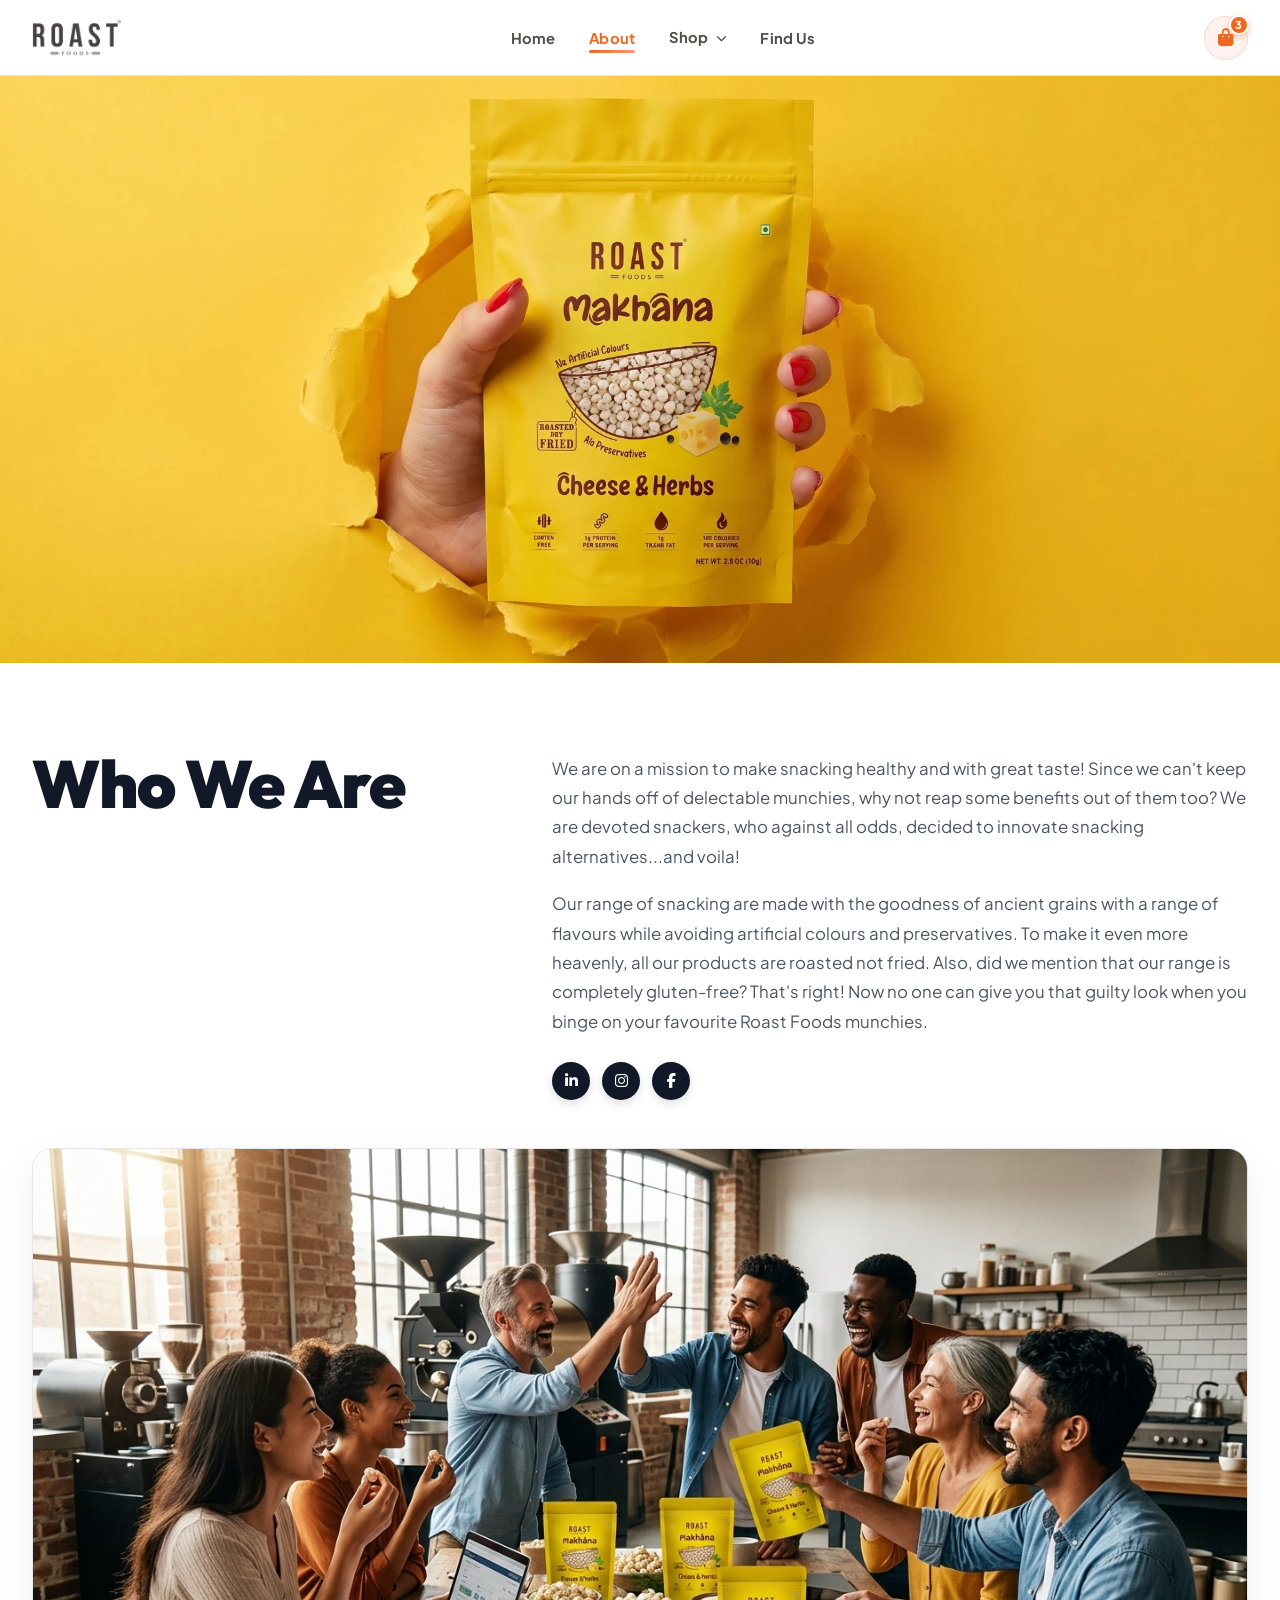
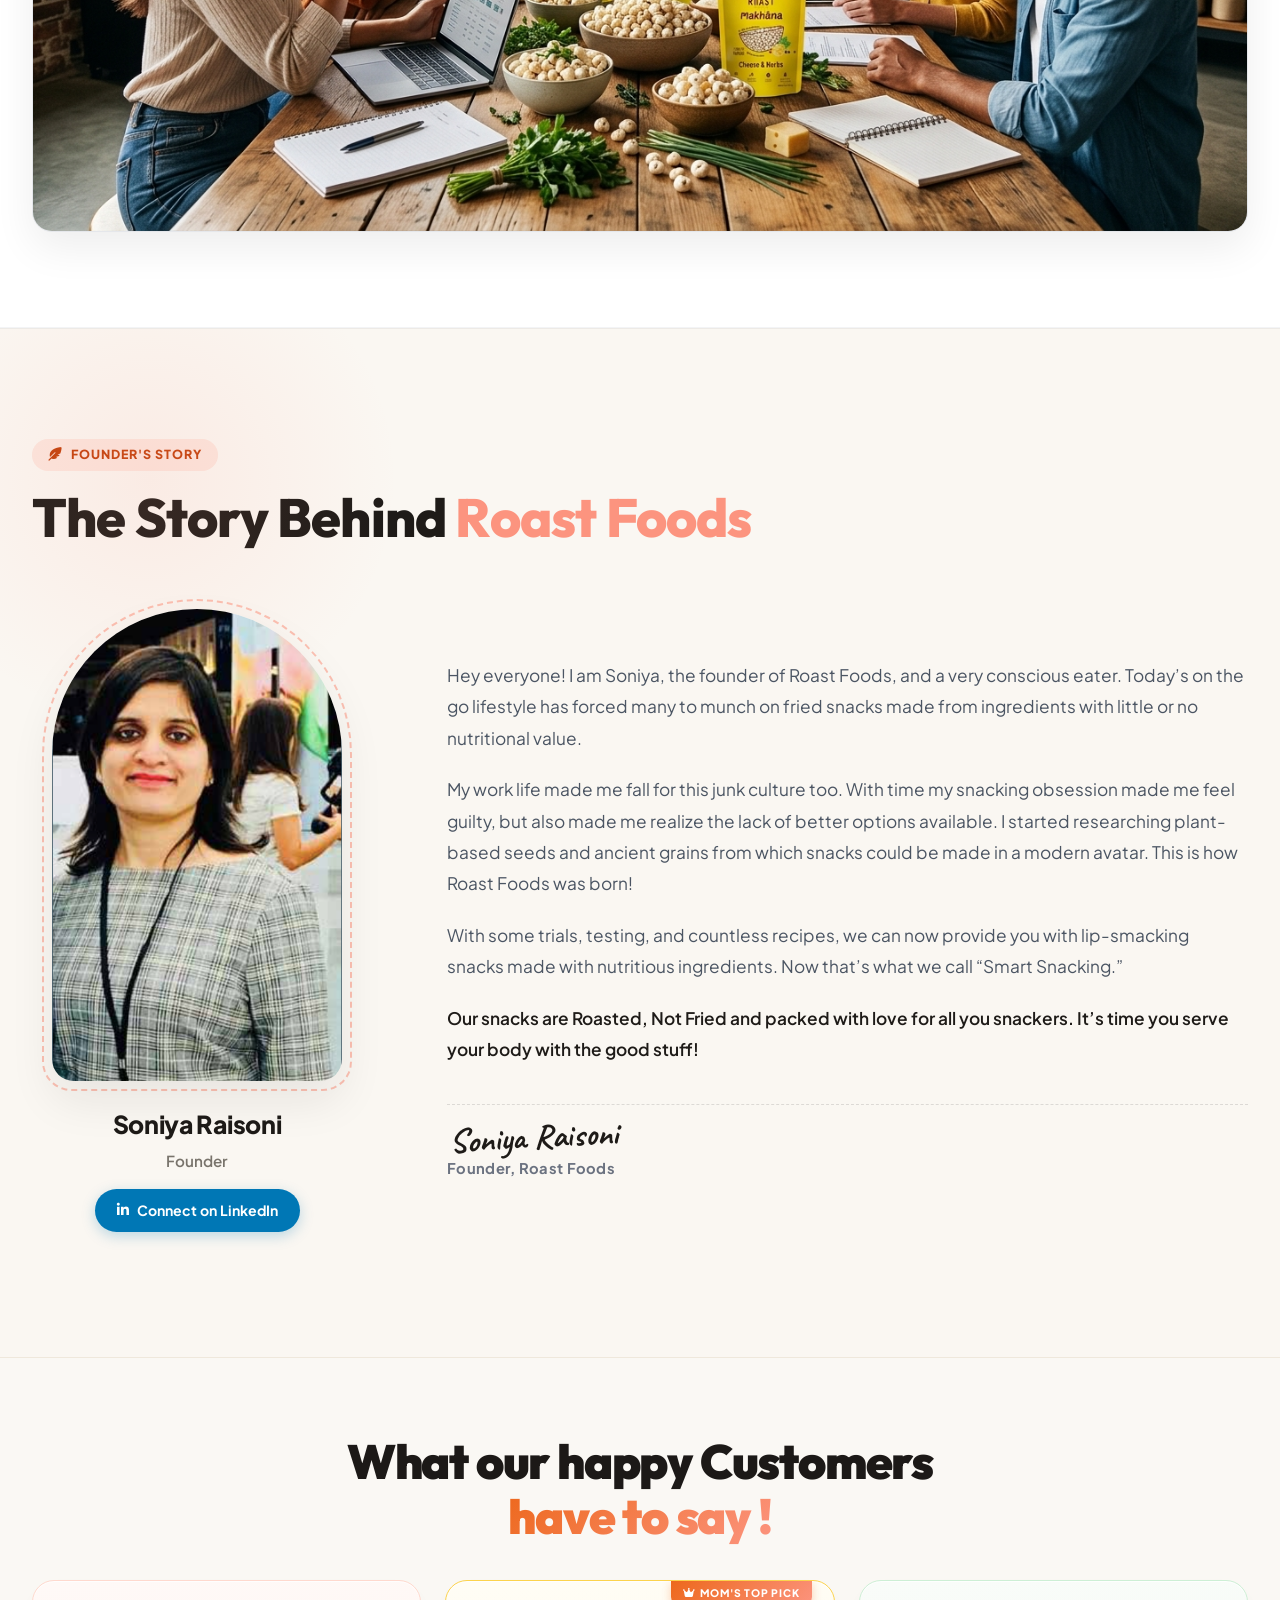
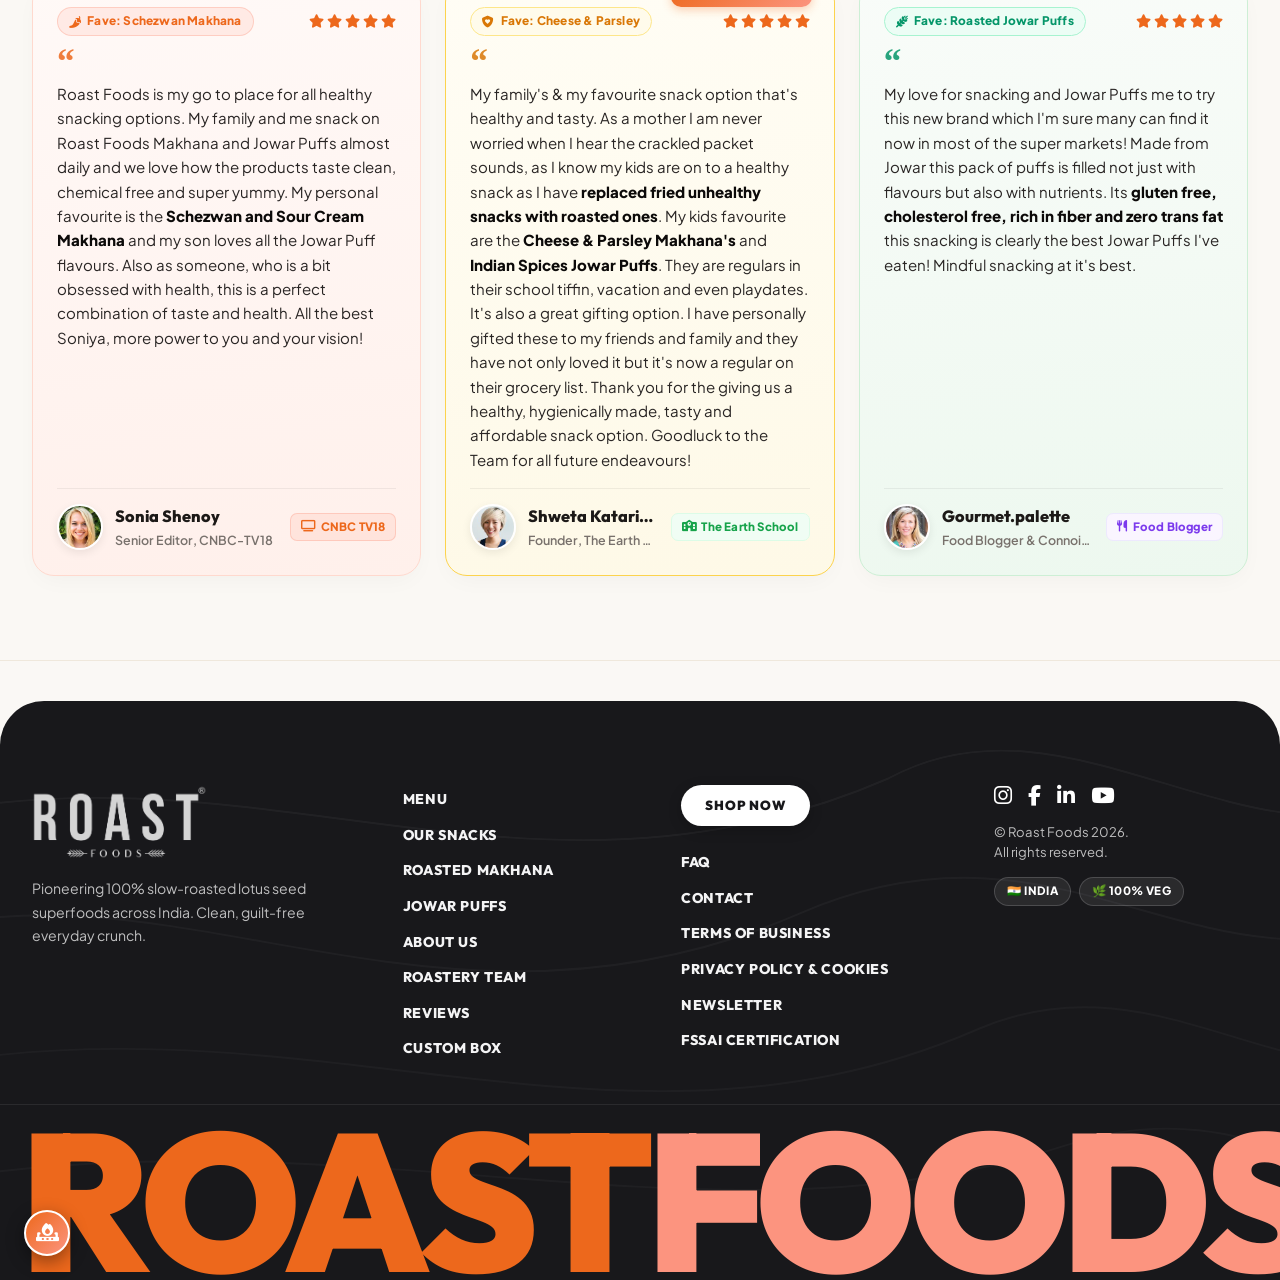
==== about.html @ 4f942a66 "update" ====
<!DOCTYPE html>
<html lang="en">

<head>
  <meta charset="UTF-8">
  <meta name="viewport" content="width=device-width, initial-scale=1.0">
  <title>About Us - Roast Foods | How We Craft Our Roasted Superfoods</title>
  <!-- Favicon and App Icons -->
  <link rel="icon" type="image/x-icon" href="media/favicon/favicon.ico">
  <link rel="icon" type="image/png" sizes="32x32" href="media/favicon/favicon-32x32.png">
  <link rel="icon" type="image/png" sizes="16x16" href="media/favicon/favicon-16x16.png">
  <link rel="apple-touch-icon" sizes="180x180" href="media/favicon/apple-icon-180x180.png">
  <link rel="manifest" href="media/favicon/manifest.json">

  <!-- Stylesheets -->
  <link rel="stylesheet" href="media/css/lenis.css">
  <link rel="stylesheet" href="media/css/style.css">
  <!-- FontAwesome Icons -->
  <link rel="stylesheet" href="https://cdnjs.cloudflare.com/ajax/libs/font-awesome/6.4.0/css/all.min.css">
</head>

<body>

  <!-- Main Header & Navigation -->
  <header class="main-header">
    <div class="container nav-container">
      <a href="index.html" class="brand-logo" id="mainBrandLogo">
        <img src="media/Images/logo.png" alt="Roast Foods — Roasted, Not Fried" class="brand-logo-img">
      </a>

      <ul class="nav-links">
        <li><a href="index.html" class="nav-link">Home</a></li>
        <li><a href="about.html" class="nav-link active">About</a></li>
        <li class="nav-dropdown-wrapper">
          <a href="index.html#catalogSection" class="nav-link nav-dropdown-trigger" id="shopNavDropdownBtn" aria-haspopup="true" aria-expanded="false">
            Shop <i class="fa-solid fa-chevron-down nav-chevron-icon"></i>
          </a>
          <div class="nav-dropdown-menu" id="shopDropdownMenu">
            <a href="index.html?filter=makhana#catalogSection" class="dropdown-item" data-filter-select="makhana">Makhana</a>
            <a href="index.html?filter=jowar#catalogSection" class="dropdown-item" data-filter-select="jowar">Jowar Puff</a>
            <a href="index.html?filter=millet#catalogSection" class="dropdown-item" data-filter-select="millet">Millet Namkeen</a>
            <a href="index.html?filter=chips#catalogSection" class="dropdown-item" data-filter-select="chips">Whole Grain Chips</a>
            <a href="index.html?filter=ragi#catalogSection" class="dropdown-item" data-filter-select="ragi">Ragi Stix</a>
            <a href="index.html?filter=trial#catalogSection" class="dropdown-item" data-filter-select="trial">Trial Pack</a>
          </div>
        </li>
        <li><a href="#mainFooter" class="nav-link">Find Us</a></li>
      </ul>

      <div class="nav-actions">
        <button class="btn-icon" data-cart-toggle aria-label="View Cart" id="cartHeaderBtn">
          <i class="fa-solid fa-bag-shopping"></i>
          <span class="cart-count-badge">3</span>
        </button>
        <button class="mobile-toggle" aria-label="Toggle Navigation Menu">
          <i class="fa-solid fa-bars"></i>
        </button>
      </div>
    </div>
  </header>

  <!-- ==========================================================================
       ABOUT US HERO BANNER (RESPONSIVE ART DIRECTION)
       Sizes: 1920x880 (Desktop), 1000px (Tablet), 600x600 (Mobile), 400x400 (Small Mobile)
       ========================================================================== -->
  <section class="about-hero-section" id="aboutHeroSection">
    <div class="about-hero-banner-wrap">
      <!-- Responsive Picture Element (Switches dynamically per screen size) -->
      <picture class="about-hero-picture">
        <!-- 1920x880 for Large & Desktop Screens (min-width: 1001px) -->
        <source media="(min-width: 1001px)" srcset="media/Images/about/banner/about-us.webp">
        <!-- 1000x1000 for Medium / Tablet Screens (min-width: 601px to 1000px) -->
        <source media="(min-width: 601px)" srcset="media/Images/about/banner/banner-md.webp">
        <!-- 600x600 for Mobile Landscape / Standard Mobile (min-width: 401px to 600px) -->
        <source media="(min-width: 401px)" srcset="media/Images/about/banner/banner-sm.webp">
        <!-- 400x400 for Small Mobile Screens (max-width: 400px) -->
        <img src="media/Images/about/banner/banner-xs.webp" alt="Roast Foods - How We Craft Our Roasted Superfoods" class="about-hero-img" width="1920" height="880">
      </picture>
    </div>
  </section>

  <!-- ==========================================================================
       WHO WE ARE - MINIMAL EDITORIAL SHOWCASE (MATCHING USER'S REFERENCE)
       Clean Split Header & Cinematic Team Banner | Minimal Orange
       ========================================================================== -->
  <section class="who-we-are-section" id="whoWeAreSection">
    <div class="container">

      <!-- Top Header: Split 2-Column Row (Left Title / Right Text) -->
      <div class="who-ref-header">
        <div class="who-ref-title-col">
          <h2 class="who-ref-main-title">
            Who We Are
          </h2>
        </div>

        <div class="who-ref-desc-col">
          <p class="who-ref-desc-text">
            We are on a mission to make snacking healthy and with great taste! Since we can't keep our hands off of delectable munchies, why not reap some benefits out of them too? We are devoted snackers, who against all odds, decided to innovate snacking alternatives...and voila!
          </p>
          <p class="who-ref-desc-text">
            Our range of snacking are made with the goodness of ancient grains with a range of flavours while avoiding artificial colours and preservatives. To make it even more heavenly, all our products are roasted not fried. Also, did we mention that our range is completely gluten-free? That's right! Now no one can give you that guilty look when you binge on your favourite Roast Foods munchies.
          </p>
          <div class="who-ref-socials">
            <a href="#" class="who-social-icon" aria-label="LinkedIn"><i class="fa-brands fa-linkedin-in"></i></a>
            <a href="#" class="who-social-icon" aria-label="Instagram"><i class="fa-brands fa-instagram"></i></a>
            <a href="#" class="who-social-icon" aria-label="Facebook"><i class="fa-brands fa-facebook-f"></i></a>
          </div>
        </div>
      </div>

      <!-- Large Cinematic Photo Banner -->
      <div class="who-ref-image-wrap">
        <img src="media/Images/about/who_we_are_team.jpg" alt="Roast Foods Artisan Team Collaborating" class="who-ref-image" loading="lazy" width="1920" height="1080">
      </div>

    </div>
  </section>

  <!-- ==========================================================================
       THE FOUNDER'S JOURNEY (EDITORIAL STORY - NO CARDS)
       ========================================================================== -->
  <section class="founder-section" id="founderSection">
    <div class="container">
      
      <!-- Top Minimal Narrative Kicker -->
      <div class="founder-header-flow">
        <div class="founder-badge">
          <i class="fa-solid fa-feather-pointed"></i>
          <span>FOUNDER'S STORY</span>
        </div>
        <h2 class="founder-headline">
          The Story Behind <span class="founder-headline-highlight">Roast Foods</span>
        </h2>
      </div>

      <div class="founder-editorial-layout">

        <!-- Left Column: Arched Artistic Portrait & Bio -->
        <div class="founder-portrait-column">
          <div class="founder-arch-wrapper">
            <div class="founder-arch-ring" aria-hidden="true"></div>
            <div class="founder-arch-inner">
              <img src="media/Images/about/founder_soniya.png" alt="Soniya Raisoni - Founder of Roast Foods" class="founder-arch-img" loading="lazy" width="264" height="456">
            </div>
          </div>

          <div class="founder-identity">
            <h3 class="founder-full-name">Soniya Raisoni</h3>
            <p class="founder-designation">Founder</p>
            <a href="https://www.linkedin.com" target="_blank" rel="noopener noreferrer" class="founder-social-pill" aria-label="Connect with Soniya Raisoni on LinkedIn">
              <i class="fa-brands fa-linkedin-in"></i>
              <span>Connect on LinkedIn</span>
            </a>
          </div>
        </div>

        <!-- Right Column: Exact Founder Narrative (NO CARDS, PURE USER CONTENT) -->
        <div class="founder-narrative-column">
          <div class="founder-story-paragraphs">
            <p>Hey everyone! I am Soniya, the founder of Roast Foods, and a very conscious eater. Today’s on the go lifestyle has forced many to munch on fried snacks made from ingredients with little or no nutritional value.</p>
            <p>My work life made me fall for this junk culture too. With time my snacking obsession made me feel guilty, but also made me realize the lack of better options available. I started researching plant-based seeds and ancient grains from which snacks could be made in a modern avatar. This is how Roast Foods was born!</p>
            <p>With some trials, testing, and countless recipes, we can now provide you with lip-smacking snacks made with nutritious ingredients. Now that’s what we call “Smart Snacking.”</p>
            <p class="founder-signature-paragraph">Our snacks are Roasted, Not Fried and packed with love for all you snackers. It’s time you serve your body with the good stuff!</p>
          </div>

          <!-- Handwritten Signature placed right above the Founder role text -->
          <div class="founder-signature-block">
            <span class="founder-signature-hand">Soniya Raisoni</span>
            <span class="founder-signature-role">Founder, Roast Foods</span>
          </div>
        </div>

      </div>

    </div>
  </section>

  <!-- ==========================================================================
       CUSTOMER REVIEWS & SOCIAL PROOF (HAPPY CUSTOMERS SHOWCASE)
       ========================================================================== -->
  <section class="reviews-section snack-showcase-section" id="reviewsSection">
    <div class="container">

      <!-- Section Header -->
      <div class="snack-reviews-header">
        <h2 class="snack-reviews-title">
          What our happy Customers <br>
          <span class="snack-title-gradient">have to say !</span>
        </h2>
      </div>

      <!-- 3 Vibrant Snack Brand Review Cards -->
      <div class="snack-cards-grid">

        <!-- Card 1: Sonia Shenoy (Sunset Terracotta / Schezwan Passion) -->
        <div class="snack-review-card card-terracotta">
          <div class="card-top-bar">
            <span class="snack-flavor-tag tag-terracotta">
              <i class="fa-solid fa-pepper-hot"></i> Fave: Schezwan Makhana
            </span>
            <div class="card-rating-stars">
              <i class="fa-solid fa-star"></i>
              <i class="fa-solid fa-star"></i>
              <i class="fa-solid fa-star"></i>
              <i class="fa-solid fa-star"></i>
              <i class="fa-solid fa-star"></i>
            </div>
          </div>

          <div class="card-quote-wrapper">
            <div class="card-quote-mark">“</div>
            <p class="snack-quote-text">
              Roast Foods is my go to place for all healthy snacking options. My family and me snack on Roast Foods Makhana and Jowar Puffs almost daily and we love how the products taste clean, chemical free and super yummy. My personal favourite is the <strong>Schezwan and Sour Cream Makhana</strong> and my son loves all the Jowar Puff flavours. Also as someone, who is a bit obsessed with health, this is a perfect combination of taste and health. All the best Soniya, more power to you and your vision!
            </p>
          </div>

          <div class="card-author-footer">
            <div class="author-photo-box">
              <img src="media/Images/Testimonials/person1.jpg" alt="Sonia Shenoy" class="author-photo">
            </div>
            <div class="author-details">
              <h4 class="author-name">Sonia Shenoy</h4>
              <p class="author-title">Senior Editor, CNBC-TV18</p>
            </div>
            <div class="author-badge-box badge-media">
              <i class="fa-solid fa-tv"></i>
              <span>CNBC TV18</span>
            </div>
          </div>
        </div>

        <!-- Card 2: Shweta Katariya Modi (Golden Roasted Honey - Featured Mom's Choice) -->
        <div class="snack-review-card card-honey featured-card">
          <div class="featured-ribbon">
            <i class="fa-solid fa-crown"></i> MOM'S TOP PICK
          </div>

          <div class="card-top-bar">
            <span class="snack-flavor-tag tag-honey">
              <i class="fa-solid fa-shield-heart"></i> Fave: Cheese &amp; Parsley
            </span>
            <div class="card-rating-stars">
              <i class="fa-solid fa-star"></i>
              <i class="fa-solid fa-star"></i>
              <i class="fa-solid fa-star"></i>
              <i class="fa-solid fa-star"></i>
              <i class="fa-solid fa-star"></i>
            </div>
          </div>

          <div class="card-quote-wrapper">
            <div class="card-quote-mark">“</div>
            <p class="snack-quote-text">
              My family's &amp; my favourite snack option that's healthy and tasty. As a mother I am never worried when I hear the crackled packet sounds, as I know my kids are on to a healthy snack as I have <strong>replaced fried unhealthy snacks with roasted ones</strong>. My kids favourite are the <strong>Cheese &amp; Parsley Makhana's</strong> and <strong>Indian Spices Jowar Puffs</strong>. They are regulars in their school tiffin, vacation and even playdates. It's also a great gifting option. I have personally gifted these to my friends and family and they have not only loved it but it's now a regular on their grocery list. Thank you for the giving us a healthy, hygienically made, tasty and affordable snack option. Goodluck to the Team for all future endeavours!
            </p>
          </div>

          <div class="card-author-footer">
            <div class="author-photo-box">
              <img src="media/Images/Testimonials/person2.jpg" alt="Shweta Katariya Modi" class="author-photo">
            </div>
            <div class="author-details">
              <h4 class="author-name">Shweta Katariya Modi</h4>
              <p class="author-title">Founder, The Earth School</p>
            </div>
            <div class="author-badge-box badge-earth">
              <i class="fa-solid fa-school"></i>
              <span>The Earth School</span>
            </div>
          </div>
        </div>

        <!-- Card 3: Gourmet.palette (Fresh Garden Herb / Pistachio Connoisseur) -->
        <div class="snack-review-card card-matcha">
          <div class="card-top-bar">
            <span class="snack-flavor-tag tag-matcha">
              <i class="fa-solid fa-wheat-awn"></i> Fave: Roasted Jowar Puffs
            </span>
            <div class="card-rating-stars">
              <i class="fa-solid fa-star"></i>
              <i class="fa-solid fa-star"></i>
              <i class="fa-solid fa-star"></i>
              <i class="fa-solid fa-star"></i>
              <i class="fa-solid fa-star"></i>
            </div>
          </div>

          <div class="card-quote-wrapper">
            <div class="card-quote-mark">“</div>
            <p class="snack-quote-text">
              My love for snacking and Jowar Puffs me to try this new brand which I'm sure many can find it now in most of the super markets! Made from Jowar this pack of puffs is filled not just with flavours but also with nutrients. Its <strong>gluten free, cholesterol free, rich in fiber and zero trans fat</strong> this snacking is clearly the best Jowar Puffs I've eaten! Mindful snacking at it's best.
            </p>
          </div>

          <div class="card-author-footer">
            <div class="author-photo-box">
              <img src="media/Images/Testimonials/person3.jpg" alt="Gourmet.palette" class="author-photo">
            </div>
            <div class="author-details">
              <h4 class="author-name">Gourmet.palette</h4>
              <p class="author-title">Food Blogger &amp; Connoisseur</p>
            </div>
            <div class="author-badge-box badge-foodie">
              <i class="fa-solid fa-utensils"></i>
              <span>Food Blogger</span>
            </div>
          </div>
        </div>

      </div>

    </div>
  </section>

  <!-- ==========================================================================
       BURRITO MADRE INSPIRED SHOWSTOPPER FOOTER
       ========================================================================== -->
  <footer class="burrito-footer" id="mainFooter">
    <!-- SVG Topographic Contour Lines Overlay -->
    <div class="burrito-contour-lines" aria-hidden="true">
      <svg viewBox="0 0 1440 600" fill="none" xmlns="http://www.w3.org/2000/svg" preserveAspectRatio="none">
        <path d="M-100 120 C 300 40, 600 240, 1000 80 C 1200 -20, 1400 180, 1600 100" stroke="rgba(255,255,255,0.07)" stroke-width="2" />
        <path d="M-100 240 C 200 160, 500 380, 900 220 C 1200 100, 1350 320, 1600 220" stroke="rgba(255,255,255,0.06)" stroke-width="2" />
        <path d="M-100 380 C 350 300, 700 500, 1100 340 C 1300 260, 1450 420, 1600 360" stroke="rgba(255,255,255,0.05)" stroke-width="2" />
        <path d="M-100 500 C 400 420, 800 580, 1200 460 C 1400 400, 1500 520, 1600 480" stroke="rgba(255,255,255,0.05)" stroke-width="2" />
      </svg>
    </div>

    <div class="burrito-footer-inner">
      <div class="container">

        <!-- Upper Editorial Grid -->
        <div class="burrito-top-grid">

          <!-- Left Column: Brand Logo & Tagline -->
          <div class="burrito-col-brand">
            <a href="#" class="burrito-logo-link">
              <img src="media/Images/logo.png" alt="Roast Foods" class="burrito-logo-img">
            </a>
            <p class="burrito-brand-desc">
              Pioneering 100% slow-roasted lotus seed superfoods across India. Clean, guilt-free everyday crunch.
            </p>
          </div>

          <!-- Nav Column 1: Menu & Story -->
          <div class="burrito-col-nav">
            <ul class="burrito-nav-links">
              <li><a href="#catalogSection">MENU</a></li>
              <li><a href="#catalogSection">OUR SNACKS</a></li>
              <li><a href="#catalogSection">ROASTED MAKHANA</a></li>
              <li><a href="#catalogSection">JOWAR PUFFS</a></li>
              <li><a href="#storySection">ABOUT US</a></li>
              <li><a href="#storySection">ROASTERY TEAM</a></li>
              <li><a href="#reviewsSection">REVIEWS</a></li>
              <li><a href="#catalogSection">CUSTOM BOX</a></li>
            </ul>
          </div>

          <!-- Nav Column 2: Legal & Pill CTA -->
          <div class="burrito-col-nav">
            <a href="#catalogSection" class="burrito-pill-cta">SHOP NOW</a>
            <ul class="burrito-nav-links">
              <li><a href="#">FAQ</a></li>
              <li><a href="mailto:care@roastfoods.com">CONTACT</a></li>
              <li><a href="#">TERMS OF BUSINESS</a></li>
              <li><a href="#">PRIVACY POLICY &amp; COOKIES</a></li>
              <li><a href="#">NEWSLETTER</a></li>
              <li><a href="#">FSSAI CERTIFICATION</a></li>
            </ul>
          </div>

          <!-- Column 3: Social & Country Badges -->
          <div class="burrito-col-social">
            <div class="burrito-social-icons">
              <a href="#" aria-label="Instagram"><i class="fa-brands fa-instagram"></i></a>
              <a href="#" aria-label="Facebook"><i class="fa-brands fa-facebook-f"></i></a>
              <a href="#" aria-label="LinkedIn"><i class="fa-brands fa-linkedin-in"></i></a>
              <a href="#" aria-label="YouTube"><i class="fa-brands fa-youtube"></i></a>
            </div>
            <p class="burrito-copyright">
              &copy; Roast Foods 2026.<br>All rights reserved.
            </p>
            <div class="burrito-badges-row">
              <span class="burrito-flag-pill" title="Made in India">🇮🇳 INDIA</span>
              <span class="burrito-flag-pill" title="100% Vegetarian">🌿 100% VEG</span>
            </div>
          </div>

        </div>

      </div>

      <!-- Giant Edge-to-Edge Typography Banner (Burrito Madre Style) -->
      <div class="burrito-giant-brand-wrap">
        <h1 class="burrito-giant-brand">
          <span class="giant-word-orange">ROAST</span>
          <span class="giant-word-red">FOODS</span>
        </h1>
        <!-- Floating Stamp Sticker (Bottom Left) -->
        <div class="burrito-floating-sticker" title="100% Air Roasted">
          <i class="fa-solid fa-fire-burner"></i>
        </div>
      </div>

    </div>
  </footer>

  <!-- Lenis Smooth Scroll Engine -->
  <script src="media/js/lenis.min.js"></script>
  <script src="media/js/app.js"></script>
</body>

</html>
---- media/css/lenis.css ----
html.lenis,
html.lenis body {
  height: auto;
  scroll-behavior: auto !important;
}

.lenis.lenis-smooth {
  scroll-behavior: auto !important;
}

.lenis.lenis-smooth [data-lenis-prevent] {
  overscroll-behavior: contain;
}

.lenis.lenis-stopped {
  overflow: clip;
}

.lenis.lenis-smooth iframe {
  pointer-events: none;
}
---- media/css/style.css ----
/* ==========================================================================
   ROAST FOODS - VIBRANT GOURMET COLORFUL DESIGN SYSTEM
   Appetizing, Rich, Modern D2C Superfood Aesthetics
   ========================================================================== */

@import url('https://fonts.googleapis.com/css2?family=Caveat:wght@600;700&family=Outfit:wght@400;500;600;700;800;900&family=Plus+Jakarta+Sans:wght@400;500;600;700;800&family=Syne:wght@700;800&display=swap');

:root {
  /* Vibrant Gourmet Brand Palette - Dual-Tone #ed681c & #fc947f */
  --color-primary: #ed681c;
  --color-primary-dark: #c95414;
  --color-primary-hover: #b8490e;
  --color-primary-gradient: linear-gradient(135deg, #ed681c 0%, #fc947f 100%);
  --color-secondary: #fc947f;
  --color-accent: #ed681c;
  --color-herb: #10B981;
  --color-berry: #9333EA;
  --color-cream: #FFFDF9;
  --stage-bg: #FFF3EE;

  /* Neutrals & Grays */
  --color-dark: #1E1B18;
  --color-gray-dark: #333333;
  --color-gray-medium: #555555;
  --color-gray-light: #8E8E93;
  --color-gray-subtle: #EBEBED;
  --color-gray-bg: #F8F7F4;

  /* Backgrounds with Soft Warm & Colorful Tints */
  --bg-body: #FAF8F5;
  --bg-surface: #FFFFFF;
  --bg-surface-alt: #F6F3EC;
  --bg-surface-subtle: #FFFDF9;
  --bg-card: #FFFFFF;
  --bg-card-hover: #FFFFFF;

  /* Borders */
  --border-light: #EBE5DA;
  --border-subtle: #F4EFE6;
  --border-focus: #ed681c;
  --border-dark: #1E1B18;

  /* Typography Colors */
  --text-primary: #1E1B18;
  --text-secondary: #524E48;
  --text-muted: #78736B;
  --text-dim: #A39E96;
  --text-inverse: #FFFFFF;

  /* Colorful Product Flavor Accents */
  --flavor-salt-pink: #F43F5E;
  --flavor-chilli-red: #E11D48;
  --flavor-tomato-orange: #EA580C;
  --flavor-spices-amber: #D97706;
  --flavor-peri-crimson: #BE123C;
  --flavor-cheese-gold: #F59E0B;
  --flavor-jalapeno-green: #10B981;
  --flavor-bbq-smoke: #9A3412;

  /* Typography */
  --font-heading: 'Outfit', -apple-system, BlinkMacSystemFont, 'Segoe UI', Roboto, sans-serif;
  --font-body: 'Plus Jakarta Sans', -apple-system, BlinkMacSystemFont, 'Segoe UI', Roboto, sans-serif;
  --font-accent: 'Syne', sans-serif;

  /* Soft Colorful Elevation & Glows */
  --shadow-xs: 0 2px 4px rgba(225, 29, 72, 0.04);
  --shadow-sm: 0 4px 12px rgba(30, 27, 24, 0.05);
  --shadow-md: 0 10px 30px rgba(30, 27, 24, 0.08);
  --shadow-lg: 0 18px 42px rgba(30, 27, 24, 0.12);
  --shadow-glow: 0 8px 24px rgba(225, 29, 72, 0.28);
  --shadow-card-hover: 0 16px 36px rgba(225, 29, 72, 0.12);

  /* Layout Tokens */
  --header-height: 76px;
  --radius-xs: 6px;
  --radius-sm: 10px;
  --radius-md: 16px;
  --radius-lg: 22px;
  --radius-xl: 30px;
  --radius-full: 9999px;

  /* Transitions */
  --transition-fast: 0.18s cubic-bezier(0.4, 0, 0.2, 1);
  --transition-smooth: 0.35s cubic-bezier(0.16, 1, 0.3, 1);
}

/* ==========================================================================
   RESET & BASE SETUP
   ========================================================================== */
*,
*::before,
*::after {
  margin: 0;
  padding: 0;
  box-sizing: border-box;
}

html {
  scroll-behavior: smooth;
  font-size: 16px;
  -webkit-font-smoothing: antialiased;
  -moz-osx-font-smoothing: grayscale;
}

body {
  font-family: var(--font-body);
  background-color: var(--bg-body);
  color: var(--text-primary);
  line-height: 1.6;
  overflow-x: hidden;
  position: relative;
}

/* Custom Scrollbar */
::-webkit-scrollbar {
  width: 8px;
}

::-webkit-scrollbar-track {
  background: #FAF8F5;
}

::-webkit-scrollbar-thumb {
  background: #E5D5C5;
  border-radius: 4px;
}

::-webkit-scrollbar-thumb:hover {
  background: #ed681c;
}

/* Spacious Container */
.container {
  width: 100%;
  max-width: 1560px;
  margin: 0 auto;
  padding: 0 44px;
}

a {
  text-decoration: none;
  color: inherit;
  transition: all var(--transition-fast);
}

button {
  cursor: pointer;
  border: none;
  background: none;
  font-family: inherit;
  outline: none;
}

img {
  max-width: 100%;
  height: auto;
  display: block;
}

/* Badges */
.badge {
  display: inline-flex;
  align-items: center;
  gap: 6px;
  padding: 6px 14px;
  border-radius: var(--radius-full);
  font-size: 0.78rem;
  font-weight: 700;
  letter-spacing: 0.4px;
  text-transform: uppercase;
}

.badge-glow {
  background: rgba(252, 148, 127, 0.12);
  border: 1px solid rgba(252, 148, 127, 0.28);
  color: #ed681c;
}

/* Section Header Standard */
.section-header {
  text-align: center;
  max-width: 780px;
  margin: 0 auto 52px auto;
  position: relative;
}

.section-subtitle {
  font-family: var(--font-heading);
  font-size: 0.82rem;
  font-weight: 800;
  text-transform: uppercase;
  letter-spacing: 2px;
  color: #ed681c;
  margin-bottom: 12px;
  display: inline-block;
  background: rgba(252, 148, 127, 0.14);
  padding: 6px 18px;
  border-radius: var(--radius-full);
  border: 1px solid rgba(252, 148, 127, 0.35);
  box-shadow: 0 2px 10px rgba(237, 104, 28, 0.12);
}

.section-title {
  font-family: var(--font-heading);
  font-size: clamp(2.1rem, 3.4vw, 2.9rem);
  font-weight: 800;
  line-height: 1.18;
  margin-bottom: 14px;
  letter-spacing: -0.5px;
  color: var(--text-primary);
}

.section-desc {
  color: var(--text-secondary);
  font-size: 1.05rem;
  line-height: 1.6;
}

/* ==========================================================================
   COLORFUL & SLEEK MAIN HEADER / NAVBAR
   ========================================================================== */
.main-header {
  position: sticky;
  top: 0;
  width: 100%;
  height: var(--header-height);
  z-index: 999;
  background: rgba(255, 255, 255, 0.95);
  backdrop-filter: blur(14px);
  -webkit-backdrop-filter: blur(14px);
  border-bottom: 1px solid var(--border-light);
  transition: all var(--transition-fast);
}

.main-header.scrolled {
  background: #FFFFFF;
  box-shadow: 0 4px 24px rgba(237, 104, 28, 0.08);
}

.nav-container {
  display: flex;
  align-items: center;
  justify-content: space-between;
  height: 100%;
}

.brand-logo {
  display: flex;
  align-items: center;
}

.brand-logo-img {
  height: 38px;
  width: auto;
  max-width: 190px;
  object-fit: contain;
  display: block;
  transition: transform var(--transition-fast);
}

.brand-logo:hover .brand-logo-img {
  transform: scale(1.03);
}

.footer-brand-logo {
  margin-bottom: 8px;
}

.footer-logo-img {
  height: 42px;
  max-width: 200px;
  filter: brightness(0) invert(1);
  opacity: 0.95;
}

.nav-links {
  display: flex;
  align-items: center;
  gap: 34px;
  list-style: none;
}

.nav-link {
  font-size: 0.92rem;
  font-weight: 700;
  color: var(--text-secondary);
  position: relative;
  padding: 6px 0;
  letter-spacing: 0.1px;
}

.nav-link:hover,
.nav-link.active {
  color: var(--color-primary);
}

.nav-link::after {
  content: '';
  position: absolute;
  bottom: 0;
  left: 0;
  width: 0%;
  height: 3px;
  background: var(--color-primary-gradient);
  transition: width var(--transition-fast);
  border-radius: 3px;
}

.nav-link:hover::after,
.nav-link.active::after {
  width: 100%;
}

/* Navigation Dropdown (Shop ⌵) - Silk Smooth & Jerk-Free */
.nav-dropdown-wrapper {
  position: relative;
  display: flex;
  align-items: center;
}

/* Invisible bridge so moving cursor down to dropdown never flickers/jerks */
.nav-dropdown-wrapper::after {
  content: '';
  position: absolute;
  top: 100%;
  left: -15px;
  right: -15px;
  height: 20px;
  background: transparent;
  z-index: 1000;
}

.nav-chevron-icon {
  font-size: 0.65rem;
  margin-left: 5px;
  display: inline-block;
  vertical-align: 1px;
  transition: transform 0.28s cubic-bezier(0.16, 1, 0.3, 1);
}

.nav-dropdown-wrapper:hover .nav-chevron-icon,
.nav-dropdown-wrapper.open .nav-chevron-icon {
  transform: rotate(180deg);
}

.nav-dropdown-menu {
  position: absolute;
  top: calc(100% + 10px);
  left: 0;
  min-width: 220px;
  background: #FFFFFF;
  border-radius: 4px;
  padding: 8px 0;
  border-top: 3px solid #fc947f;
  box-shadow: 0 12px 30px rgba(0, 0, 0, 0.12);
  opacity: 0;
  visibility: hidden;
  pointer-events: none;
  transition: opacity 0.2s cubic-bezier(0.16, 1, 0.3, 1), transform 0.2s cubic-bezier(0.16, 1, 0.3, 1), visibility 0.2s ease;
  transform: translateY(8px);
  z-index: 1001;
  display: flex;
  flex-direction: column;
}

.nav-dropdown-wrapper:hover .nav-dropdown-menu,
.nav-dropdown-wrapper.open .nav-dropdown-menu {
  opacity: 1;
  visibility: visible;
  pointer-events: auto;
  transform: translateY(0);
}

.dropdown-item {
  display: block;
  padding: 12px 24px;
  text-decoration: none;
  color: #2D3748;
  font-family: 'Plus Jakarta Sans', 'Inter', -apple-system, BlinkMacSystemFont, sans-serif;
  font-size: 0.98rem;
  font-weight: 500;
  line-height: 1.4;
  background: transparent;
  transition: background 0.15s ease, color 0.15s ease, padding-left 0.15s ease;
  white-space: nowrap;
}

.dropdown-item:hover {
  background: #FFF7F4;
  color: #ED681C;
  padding-left: 28px;
}

@media (max-width: 768px) {
  .nav-dropdown-wrapper {
    flex-direction: column;
    align-items: flex-start;
    width: 100%;
  }
  .nav-dropdown-menu {
    position: static;
    transform: none;
    box-shadow: none;
    border: 1px solid var(--border-light);
    margin-top: 6px;
    width: 100%;
    min-width: unset;
    display: none;
  }
  .nav-dropdown-wrapper:hover .nav-dropdown-menu,
  .nav-dropdown-wrapper.open .nav-dropdown-menu {
    display: flex;
    transform: none;
  }
}

.nav-actions {
  display: flex;
  align-items: center;
  gap: 12px;
}

.btn-icon {
  width: 44px;
  height: 44px;
  border-radius: 50%;
  background: rgba(252, 148, 127, 0.12);
  border: 1px solid rgba(252, 148, 127, 0.28);
  color: var(--color-primary);
  display: flex;
  align-items: center;
  justify-content: center;
  position: relative;
  transition: all var(--transition-fast);
  font-size: 1.1rem;
}

.btn-icon:hover {
  background: var(--color-primary);
  border-color: var(--color-primary);
  color: #FFFFFF;
  transform: translateY(-2px);
  box-shadow: 0 4px 14px rgba(237, 104, 28, 0.35);
}

.cart-count-badge {
  position: absolute;
  top: -2px;
  right: -2px;
  background: var(--color-primary);
  color: #FFFFFF;
  font-size: 0.68rem;
  font-weight: 800;
  width: 20px;
  height: 20px;
  border-radius: 50%;
  display: flex;
  align-items: center;
  justify-content: center;
  box-shadow: 0 2px 6px rgba(237, 104, 28, 0.4);
  border: 2px solid #FFFFFF;
}

.btn-primary {
  display: inline-flex;
  align-items: center;
  gap: 8px;
  background: var(--color-primary-gradient);
  color: #FFFFFF;
  font-weight: 700;
  font-size: 0.94rem;
  padding: 12px 24px;
  border-radius: var(--radius-full);
  box-shadow: 0 4px 16px rgba(237, 104, 28, 0.32);
  transition: all var(--transition-smooth);
}

.btn-primary:hover {
  transform: translateY(-2px);
  box-shadow: 0 8px 24px rgba(237, 104, 28, 0.45);
}

.btn-secondary {
  display: inline-flex;
  align-items: center;
  gap: 8px;
  background: #FFFFFF;
  border: 1px solid var(--border-light);
  color: var(--text-primary);
  font-weight: 700;
  font-size: 0.92rem;
  padding: 10px 22px;
  border-radius: var(--radius-full);
  box-shadow: var(--shadow-xs);
  transition: all var(--transition-fast);
}

.btn-secondary:hover {
  background: rgba(252, 148, 127, 0.12);
  border-color: rgba(252, 148, 127, 0.3);
  color: var(--color-primary);
  transform: translateY(-1px);
}

.mobile-toggle {
  display: none;
  color: var(--text-primary);
  font-size: 1.35rem;
  padding: 8px;
}

/* ==========================================================================
   FULL-SCREEN HERO FULL-IMAGE BANNER (EDGE-TO-EDGE + AUTOSCROLL + PAGINATION)
   ========================================================================== */
.hero-banner-section {
  position: relative;
  width: 100%;
  padding: 0;
  margin: 0;
  overflow: hidden;
  background: #FFFFFF;
}

.hero-banner-section .banner-slider-wrapper {
  position: relative;
  width: 100%;
  height: calc(100vh - var(--header-height));
  min-height: 520px;
  max-height: 960px;
  border-radius: 0;
  border: none;
  border-bottom: 1px solid var(--border-light);
  box-shadow: none;
  overflow: hidden;
}

.hero-banner-section .banner-slides-container {
  position: relative;
  width: 100%;
  height: 100%;
  overflow: hidden;
}

.banner-slide {
  position: absolute;
  inset: 0;
  width: 100%;
  height: 100%;
  opacity: 0;
  visibility: hidden;
  transition: opacity 0.6s cubic-bezier(0.4, 0, 0.2, 1), transform 0.6s cubic-bezier(0.4, 0, 0.2, 1);
  transform: scale(1.01);
}

.banner-slide.active {
  opacity: 1;
  visibility: visible;
  transform: scale(1);
  z-index: 2;
}

.banner-slide a {
  display: block;
  width: 100%;
  height: 100%;
}

.banner-img {
  width: 100%;
  height: 100%;
  object-fit: cover;
  object-position: center;
  display: block;
}

/* Floating Clean Arrow Navigation */
.banner-nav-btn {
  position: absolute;
  top: 50%;
  transform: translateY(-50%);
  width: 50px;
  height: 50px;
  border-radius: 50%;
  background: rgba(255, 255, 255, 0.9);
  backdrop-filter: blur(8px);
  -webkit-backdrop-filter: blur(8px);
  border: 1px solid rgba(0, 0, 0, 0.08);
  color: var(--text-primary);
  display: flex;
  align-items: center;
  justify-content: center;
  font-size: 1.15rem;
  box-shadow: 0 4px 18px rgba(0, 0, 0, 0.14);
  cursor: pointer;
  z-index: 10;
  transition: all var(--transition-fast);
  opacity: 0.9;
}

.banner-nav-btn:hover {
  opacity: 1;
  background: #FFFFFF;
  color: var(--color-primary);
  transform: translateY(-50%) scale(1.08);
  box-shadow: 0 6px 22px rgba(0, 0, 0, 0.2);
}

.banner-nav-btn.prev-btn {
  left: 28px;
}

.banner-nav-btn.next-btn {
  right: 28px;
}

/* Floating Minimal Pagination Dots */
.banner-pagination {
  position: absolute;
  bottom: 24px;
  left: 50%;
  transform: translateX(-50%);
  display: flex;
  align-items: center;
  justify-content: center;
  gap: 10px;
  z-index: 10;
  background: rgba(255, 255, 255, 0.85);
  backdrop-filter: blur(12px);
  -webkit-backdrop-filter: blur(12px);
  padding: 8px 18px;
  border-radius: 30px;
  border: 1px solid rgba(255, 255, 255, 0.9);
  box-shadow: 0 4px 16px rgba(0, 0, 0, 0.08);
}

.pagination-dot {
  width: 10px;
  height: 10px;
  border-radius: 50%;
  background: #D1D1D6;
  border: none;
  cursor: pointer;
  padding: 0;
  transition: all 0.35s cubic-bezier(0.16, 1, 0.3, 1);
}

.pagination-dot:hover {
  background: #8E8E93;
}

.pagination-dot.active {
  width: 30px;
  border-radius: 15px;
  background: var(--color-primary);
}

@media (max-width: 1024px) {
  .hero-banner-section .banner-slider-wrapper {
    height: 50vh;
    min-height: 400px;
  }
}

@media (max-width: 768px) {
  .hero-banner-section .banner-slider-wrapper {
    height: 45vh;
    min-height: 320px;
  }

  .banner-nav-btn {
    width: 38px;
    height: 38px;
    font-size: 0.95rem;
  }

  .banner-nav-btn.prev-btn {
    left: 12px;
  }

  .banner-nav-btn.next-btn {
    right: 12px;
  }

  .banner-pagination {
    bottom: 16px;
    padding: 6px 14px;
  }
}

/* ==========================================================================
   DUO PROMO BANNERS (EXACT REFERENCE DESIGN MATCH)
   ========================================================================== */
.promo-duo-section {
  padding: 36px 0 54px 0;
  background: var(--bg-body);
}

.promo-duo-grid {
  display: grid;
  grid-template-columns: 1fr 1fr;
  gap: 20px;
}

.promo-card {
  position: relative;
  border-radius: 20px;
  height: 380px;
  overflow: hidden;
  box-shadow: 0 14px 36px rgba(0, 0, 0, 0.1);
  transition: transform 0.4s cubic-bezier(0.16, 1, 0.3, 1), box-shadow 0.4s ease;
  display: flex;
  align-items: stretch;
}

.promo-card:hover {
  transform: translateY(-4px);
  box-shadow: 0 20px 48px rgba(0, 0, 0, 0.16);
}

/* Card Themes */
.promo-card.card-orange {
  background: #ed681c;
}

.promo-card.card-green {
  background: #fc947f;
}

.card-green .promo-hero-title {
  color: #FFFFFF;
  text-shadow: 0 4px 14px rgba(180, 60, 20, 0.25);
}

.card-green .promo-tagline {
  color: rgba(255, 255, 255, 0.98);
  text-shadow: 0 2px 8px rgba(180, 60, 20, 0.2);
}

.card-green .promo-contour-bg path {
  stroke: rgba(255, 255, 255, 0.32);
}

/* Abstract Vector Contour Line Background */
.promo-contour-bg {
  position: absolute;
  top: 0;
  left: 0;
  width: 100%;
  height: 100%;
  pointer-events: none;
  z-index: 1;
}

/* Left Text Column */
.promo-text-wrap {
  position: relative;
  z-index: 5;
  width: 54%;
  padding: 38px 32px;
  display: flex;
  flex-direction: column;
  justify-content: space-between;
  flex-shrink: 0;
}

.promo-hero-title {
  font-family: var(--font-heading);
  font-size: clamp(2.6rem, 3.8vw, 3.6rem);
  font-weight: 900;
  line-height: 0.92;
  letter-spacing: -1.2px;
  text-transform: uppercase;
  color: #FFFFFF;
  margin: 0;
}

.promo-tagline {
  font-size: 0.78rem;
  font-weight: 800;
  letter-spacing: 0.5px;
  text-transform: uppercase;
  color: rgba(255, 255, 255, 0.95);
  line-height: 1.45;
}

/* Promo Card Bottom Wrap & Theme Button (Yellow Square Marked Area) */
.promo-footer-wrap {
  display: flex;
  flex-direction: column;
  align-items: flex-start;
  gap: 14px;
  position: relative;
  z-index: 6;
}

.promo-theme-btn {
  display: inline-flex;
  align-items: center;
  gap: 10px;
  padding: 10px 22px;
  background: #FFFFFF;
  color: #ed681c;
  border-radius: 999px;
  font-family: var(--font-heading);
  font-size: 0.82rem;
  font-weight: 800;
  letter-spacing: 0.6px;
  text-transform: uppercase;
  border: 2px solid #FFFFFF;
  cursor: pointer;
  box-shadow: 0 8px 22px rgba(0, 0, 0, 0.14);
  transition: all 0.3s cubic-bezier(0.16, 1, 0.3, 1);
  text-decoration: none;
}

.promo-theme-btn i {
  font-size: 0.8rem;
  transition: transform 0.3s cubic-bezier(0.16, 1, 0.3, 1);
}

.promo-theme-btn:hover {
  background: var(--color-primary-dark, #c95414);
  border-color: var(--color-primary-dark, #c95414);
  color: #FFFFFF;
  transform: translateY(-2px);
  box-shadow: 0 12px 28px rgba(237, 104, 28, 0.35);
}

.promo-theme-btn:hover i {
  transform: translateX(4px);
}

.promo-theme-btn:active {
  transform: translateY(0);
}

.card-green .promo-theme-btn {
  color: #c95414;
}

.card-green .promo-theme-btn:hover {
  background: #ed681c;
  border-color: #ed681c;
  color: #FFFFFF;
}

.card-orange .promo-theme-btn {
  color: #ed681c;
}

.card-orange .promo-theme-btn:hover {
  background: #FFFFFF;
  border-color: #FFFFFF;
  color: #ed681c;
}

/* ==========================================================================
   PROMO PRODUCT DETAILS POPUP MODAL
   ========================================================================== */
.promo-modal-backdrop {
  position: fixed;
  inset: 0;
  z-index: 99999;
  background: rgba(26, 12, 6, 0.72);
  backdrop-filter: blur(8px);
  -webkit-backdrop-filter: blur(8px);
  display: flex;
  align-items: center;
  justify-content: center;
  padding: 20px;
  opacity: 0;
  pointer-events: none;
  visibility: hidden;
  transition: opacity 0.3s cubic-bezier(0.16, 1, 0.3, 1), visibility 0.3s ease;
}

.promo-modal-backdrop.active {
  opacity: 1;
  pointer-events: auto;
  visibility: visible;
}

.promo-modal-dialog {
  position: relative;
  max-width: 780px;
  width: 100%;
  max-height: 90vh;
  overflow-y: auto;
  background: #FFFFFF;
  border-radius: 28px;
  box-shadow: 0 24px 64px rgba(0, 0, 0, 0.32), 0 0 0 1px rgba(237, 104, 28, 0.12);
  transform: scale(0.92) translateY(24px);
  transition: transform 0.35s cubic-bezier(0.16, 1, 0.3, 1);
  scrollbar-width: thin;
  scrollbar-color: #ed681c #FAF8F5;
}

.promo-modal-backdrop.active .promo-modal-dialog {
  transform: scale(1) translateY(0);
}

.promo-modal-close {
  position: absolute;
  top: 20px;
  right: 20px;
  width: 42px;
  height: 42px;
  border-radius: 50%;
  border: 1px solid rgba(237, 104, 28, 0.15);
  background: #FFFFFF;
  color: #1E1B18;
  font-size: 1.1rem;
  cursor: pointer;
  display: flex;
  align-items: center;
  justify-content: center;
  transition: all 0.25s ease;
  z-index: 10;
  box-shadow: 0 4px 14px rgba(0, 0, 0, 0.08);
}

.promo-modal-close:hover {
  background: #ed681c;
  color: #FFFFFF;
  border-color: #ed681c;
  transform: rotate(90deg) scale(1.05);
}

/* Modal Content Styling */
.promo-modal-hero {
  padding: 36px 36px 28px 36px;
  border-bottom: 1px solid rgba(237, 104, 28, 0.1);
  position: relative;
}

.promo-modal-hero.hero-makhana {
  background: linear-gradient(135deg, rgba(252, 148, 127, 0.16) 0%, rgba(255, 255, 255, 0.95) 100%);
}

.promo-modal-hero.hero-jowar {
  background: linear-gradient(135deg, rgba(237, 104, 28, 0.14) 0%, rgba(255, 255, 255, 0.95) 100%);
}

.promo-modal-badge {
  display: inline-flex;
  align-items: center;
  gap: 6px;
  padding: 6px 14px;
  border-radius: 999px;
  font-size: 0.74rem;
  font-weight: 800;
  letter-spacing: 0.8px;
  text-transform: uppercase;
  background: #ed681c;
  color: #FFFFFF;
  box-shadow: 0 4px 12px rgba(237, 104, 28, 0.25);
  margin-bottom: 14px;
}

.promo-modal-title {
  font-family: var(--font-heading);
  font-size: clamp(1.8rem, 3vw, 2.3rem);
  font-weight: 900;
  line-height: 1.05;
  color: #1E1B18;
  letter-spacing: -0.5px;
  margin: 0 0 8px 0;
}

.promo-modal-tabs {
  display: flex;
  gap: 10px;
  margin-top: 14px;
}

.promo-modal-tab {
  padding: 8px 18px;
  border-radius: 999px;
  border: 1.5px solid rgba(237, 104, 28, 0.28);
  background: rgba(255, 255, 255, 0.75);
  font-family: var(--font-heading);
  font-size: 0.82rem;
  font-weight: 800;
  letter-spacing: 0.6px;
  text-transform: uppercase;
  color: #1E1B18;
  cursor: pointer;
  transition: all 0.25s cubic-bezier(0.16, 1, 0.3, 1);
}

.promo-modal-tab:hover {
  background: #FFFFFF;
  border-color: #ed681c;
  transform: translateY(-1px);
}

.promo-modal-tab.active {
  background: #ed681c;
  color: #FFFFFF;
  border-color: #ed681c;
  box-shadow: 0 4px 14px rgba(237, 104, 28, 0.3);
}

.promo-modal-body {
  padding: 28px 36px 36px 36px;
  display: flex;
  flex-direction: column;
  gap: 22px;
}

.promo-modal-desc-box {
  background: #FFFDF9;
  border-left: 4px solid #ed681c;
  padding: 22px 24px;
  border-radius: 0 18px 18px 0;
  box-shadow: 0 4px 18px rgba(0, 0, 0, 0.04);
}

.promo-modal-desc-text {
  font-size: 1.02rem;
  line-height: 1.8;
  color: #2D2723;
  margin: 0;
  font-weight: 500;
  letter-spacing: 0.1px;
}

.promo-modal-grid {
  display: grid;
  grid-template-columns: repeat(2, 1fr);
  gap: 14px;
}

.promo-modal-stat {
  background: #FAF8F5;
  border: 1px solid rgba(237, 104, 28, 0.12);
  border-radius: 18px;
  padding: 18px 16px;
  text-align: center;
  display: flex;
  flex-direction: column;
  align-items: center;
  justify-content: center;
  transition: transform 0.2s ease, border-color 0.2s ease, box-shadow 0.2s ease;
}

.promo-modal-stat:hover {
  transform: translateY(-2px);
  border-color: #ed681c;
  background: #FFFDF9;
  box-shadow: 0 6px 18px rgba(237, 104, 28, 0.08);
}

.promo-stat-val {
  display: block;
  font-family: var(--font-heading);
  font-size: 1.45rem;
  font-weight: 900;
  color: #ed681c;
  line-height: 1.1;
  margin-bottom: 6px;
}

.promo-stat-label {
  font-size: 0.78rem;
  font-weight: 700;
  color: var(--text-secondary);
  text-transform: uppercase;
  letter-spacing: 0.5px;
  line-height: 1.3;
}

.promo-modal-flavors {
  display: flex;
  flex-wrap: wrap;
  gap: 8px;
}

.promo-flavor-chip {
  display: inline-flex;
  align-items: center;
  gap: 6px;
  padding: 8px 14px;
  border-radius: 999px;
  background: #FAF8F5;
  border: 1px solid #EBE5DA;
  font-size: 0.82rem;
  font-weight: 700;
  color: #1E1B18;
}

.promo-flavor-chip i {
  color: #ed681c;
}

.promo-modal-footer {
  display: flex;
  align-items: center;
  justify-content: flex-end;
  gap: 16px;
  padding-top: 10px;
  border-top: 1px solid var(--border-light);
}

.promo-modal-cta {
  display: inline-flex;
  align-items: center;
  gap: 10px;
  padding: 13px 26px;
  border-radius: 999px;
  background: linear-gradient(135deg, #ed681c 0%, #fc947f 100%);
  color: #FFFFFF;
  font-family: var(--font-heading);
  font-size: 0.88rem;
  font-weight: 800;
  text-transform: uppercase;
  letter-spacing: 0.5px;
  border: none;
  cursor: pointer;
  box-shadow: 0 8px 22px rgba(237, 104, 28, 0.3);
  text-decoration: none;
  transition: all 0.3s ease;
}

.promo-modal-cta:hover {
  transform: translateY(-2px);
  box-shadow: 0 12px 28px rgba(237, 104, 28, 0.4);
}

.promo-modal-dismiss {
  font-size: 0.86rem;
  font-weight: 700;
  color: var(--text-muted);
  background: none;
  border: none;
  cursor: pointer;
  padding: 8px 14px;
  transition: color 0.2s ease;
}

.promo-modal-dismiss:hover {
  color: #1E1B18;
}

@media (max-width: 600px) {
  .promo-modal-grid {
    grid-template-columns: repeat(2, 1fr);
  }
  .promo-modal-hero, .promo-modal-body {
    padding: 24px 20px;
  }
  .promo-modal-footer {
    flex-direction: column;
    align-items: stretch;
  }
  .promo-modal-cta {
    justify-content: center;
  }
}

/* Right Image Placement with Seamless Edge Blending */
.promo-img-wrap {
  position: absolute;
  right: 0;
  top: 0;
  bottom: 0;
  width: 55%;
  height: 100%;
  z-index: 2;
  overflow: hidden;
}

.promo-photo {
  width: 100%;
  height: 100%;
  object-fit: cover;
  object-position: center right;
  display: block;
  mask-image: linear-gradient(to right, transparent 0%, rgba(0, 0, 0, 0.6) 12%, black 24%);
  -webkit-mask-image: linear-gradient(to right, transparent 0%, rgba(0, 0, 0, 0.6) 12%, black 24%);
  transition: transform 0.5s cubic-bezier(0.16, 1, 0.3, 1);
}

.card-green .promo-img-wrap,
.card-orange .promo-img-wrap {
  display: flex;
  align-items: center;
  justify-content: center;
  padding: 10px 20px;
}

.promo-photo-bowl {
  width: 100%;
  max-width: 330px;
  height: auto;
  object-fit: contain;
  object-position: center;
  mask-image: none;
  -webkit-mask-image: none;
  filter: drop-shadow(0 20px 30px rgba(0, 0, 0, 0.35));
  transition: transform 0.5s cubic-bezier(0.16, 1, 0.3, 1);
}

.promo-card:hover .promo-photo-bowl {
  transform: scale(1.06) translateY(-4px);
}

@media (max-width: 1024px) {
  .promo-duo-grid {
    grid-template-columns: 1fr;
    gap: 20px;
  }

  .promo-card {
    height: 350px;
  }
}

@media (max-width: 640px) {
  .promo-card {
    height: auto;
    flex-direction: column;
  }

  .promo-text-wrap {
    width: 100%;
    padding: 30px 24px 20px 24px;
  }

  .promo-img-wrap {
    position: relative;
    width: 100%;
    height: 240px;
  }

  .promo-photo {
    mask-image: none;
    -webkit-mask-image: none;
  }
}

/* ==========================================================================
   STATS TICKER & TRUST BADGES (COLORFUL GOURMET CARDS)
   ========================================================================== */
.trust-strip {
  background: #FFFFFF;
  border-bottom: 1px solid var(--border-light);
  padding: 34px 0;
}

.trust-grid {
  display: grid;
  grid-template-columns: repeat(4, 1fr);
  gap: 24px;
}

.trust-item {
  display: flex;
  align-items: center;
  gap: 16px;
  padding: 16px 20px;
  border-radius: var(--radius-md);
  border: 1px solid var(--border-light);
  transition: all var(--transition-fast);
}

.trust-item:hover {
  transform: translateY(-2px);
  box-shadow: var(--shadow-sm);
}

.trust-item:nth-child(1) {
  background: #FFF5F5;
  border-color: #FED7D7;
}

.trust-item:nth-child(2) {
  background: #FFFBEB;
  border-color: #FDE68A;
}

.trust-item:nth-child(3) {
  background: #F0FDF4;
  border-color: #BBF7D0;
}

.trust-item:nth-child(4) {
  background: #EFF6FF;
  border-color: #BFDBFE;
}

.trust-icon-box {
  width: 48px;
  height: 48px;
  border-radius: 12px;
  display: flex;
  align-items: center;
  justify-content: center;
  font-size: 1.3rem;
  flex-shrink: 0;
}

.trust-item:nth-child(1) .trust-icon-box {
  background: #FFFFFF;
  color: #ed681c;
}

.trust-item:nth-child(2) .trust-icon-box {
  background: #FFFFFF;
  color: #D97706;
}

.trust-item:nth-child(3) .trust-icon-box {
  background: #FFFFFF;
  color: #16A34A;
}

.trust-item:nth-child(4) .trust-icon-box {
  background: #FFFFFF;
  color: #2563EB;
}

.trust-item h4 {
  font-size: 0.98rem;
  font-weight: 800;
  color: var(--text-primary);
  margin-bottom: 2px;
}

.trust-item p {
  font-size: 0.82rem;
  color: var(--text-secondary);
}

/* ==========================================================================
   WHY ROASTED NOT FRIED - AUTHENTIC COMPARISON
   ========================================================================== */
.comparison-section {
  padding: 96px 0;
  background: var(--bg-surface-alt);
}

.comparison-grid {
  display: grid;
  grid-template-columns: 1fr 1fr;
  gap: 32px;
  align-items: stretch;
  margin-top: 40px;
}

.comp-card {
  border-radius: var(--radius-xl);
  padding: 40px;
  position: relative;
  box-shadow: var(--shadow-sm);
  transition: transform var(--transition-smooth);
}

.comp-card:hover {
  transform: translateY(-4px);
  box-shadow: var(--shadow-md);
}

.comp-card.fried {
  background: #FFF8F8;
  border: 1px solid #FECACA;
}

.comp-card.roasted {
  background: #F0FDF4;
  border: 2px solid #86EFAC;
  box-shadow: 0 10px 30px rgba(22, 163, 74, 0.1);
}

.comp-header {
  display: flex;
  align-items: center;
  justify-content: space-between;
  margin-bottom: 28px;
  padding-bottom: 18px;
  border-bottom: 1px solid rgba(0, 0, 0, 0.06);
}

.comp-title {
  font-size: 1.45rem;
  font-weight: 800;
  color: var(--text-primary);
}

.comp-tag {
  padding: 6px 16px;
  border-radius: 20px;
  font-size: 0.76rem;
  font-weight: 800;
  text-transform: uppercase;
  letter-spacing: 0.5px;
}

.comp-card.fried .comp-tag {
  background: #FEE2E2;
  color: #DC2626;
  border: 1px solid #FECACA;
}

.comp-card.roasted .comp-tag {
  background: #16A34A;
  color: #FFFFFF;
  box-shadow: 0 3px 10px rgba(22, 163, 74, 0.3);
}

.comp-list {
  list-style: none;
  display: flex;
  flex-direction: column;
  gap: 22px;
}

.comp-list-item {
  display: flex;
  align-items: flex-start;
  gap: 16px;
}

.comp-list-item .icon {
  width: 30px;
  height: 30px;
  border-radius: 50%;
  display: flex;
  align-items: center;
  justify-content: center;
  font-size: 0.9rem;
  flex-shrink: 0;
  margin-top: 2px;
}

.comp-card.fried .comp-list-item .icon {
  background: #FEE2E2;
  color: #DC2626;
}

.comp-card.roasted .comp-list-item .icon {
  background: #DCFCE7;
  color: #15803D;
  border: 1px solid #86EFAC;
}

.comp-list-item h5 {
  font-size: 1.05rem;
  font-weight: 800;
  color: var(--text-primary);
  margin-bottom: 3px;
}

.comp-list-item p {
  font-size: 0.9rem;
  color: var(--text-secondary);
}

/* ==========================================================================
   PRODUCT CATALOG & FLAVOR EXPLORER
   ========================================================================== */
/* ==========================================================================
   PRODUCT CATALOG & FLAVOR EXPLORER (CREATIVE & VIBRANT D2C SHOWCASE)
   ========================================================================== */
.catalog-section {
  padding: 100px 0;
  background:
    radial-gradient(circle at 10% 15%, rgba(254, 226, 226, 0.5) 0%, transparent 40%),
    radial-gradient(circle at 90% 85%, rgba(254, 243, 199, 0.6) 0%, transparent 45%),
    #FDFCF7;
  border-top: 1px solid rgba(0, 0, 0, 0.05);
  border-bottom: 1px solid rgba(0, 0, 0, 0.05);
  position: relative;
}

.highlight-gradient {
  background: linear-gradient(135deg, #ed681c 0%, #fc947f 100%);
  -webkit-background-clip: text;
  -webkit-text-fill-color: transparent;
}

.catalog-filter-bar {
  display: flex;
  align-items: center;
  justify-content: center;
  gap: 8px;
  flex-wrap: wrap;
  margin: 0 auto 50px auto;
  background: #FFFFFF;
  padding: 6px;
  border-radius: 999px;
  width: fit-content;
  box-shadow: 0 6px 24px rgba(0, 0, 0, 0.06);
  border: 1px solid rgba(0, 0, 0, 0.05);
}

.filter-btn {
  padding: 9px 20px;
  border-radius: var(--radius-full);
  background: transparent;
  border: none;
  color: var(--text-secondary);
  font-size: 0.88rem;
  font-weight: 700;
  display: inline-flex;
  align-items: center;
  gap: 8px;
  cursor: pointer;
  transition: all var(--transition-fast);
}

.filter-count {
  background: rgba(0, 0, 0, 0.06);
  color: inherit;
  font-size: 0.72rem;
  font-weight: 800;
  padding: 2px 7px;
  border-radius: 999px;
  transition: all var(--transition-fast);
}

.filter-btn:hover {
  background: rgba(252, 148, 127, 0.12);
  color: var(--color-primary);
  transform: translateY(-1px);
}

.filter-btn:hover .filter-count {
  background: rgba(237, 104, 28, 0.15);
  color: var(--color-primary);
}

.filter-btn.active {
  background: var(--color-primary-gradient);
  color: #FFFFFF;
  box-shadow: 0 4px 18px rgba(237, 104, 28, 0.35);
}

.filter-btn.active .filter-count {
  background: rgba(255, 255, 255, 0.28);
  color: #FFFFFF;
}

/* ==========================================================================
   AUTHENTIC BALAJI / D2C SHOWCASE (BURSTING SNACKS ON HOVER)
   Rich Gourmet Pantry Ambient Backdrop & Artisan Header
   ========================================================================== */
.catalog-section {
  padding: 88px 0 106px 0;
  background: radial-gradient(circle at 50% -10%, rgba(252, 148, 127, 0.22) 0%, rgba(237, 104, 28, 0.05) 42%, #FAF8F5 75%);
  position: relative;
  overflow: hidden;
  border-top: 1px solid rgba(237, 104, 28, 0.08);
  border-bottom: 1px solid rgba(237, 104, 28, 0.08);
}

/* Ambient Glow Orbs */
.catalog-ambient-glow {
  position: absolute;
  inset: 0;
  pointer-events: none;
  overflow: hidden;
  z-index: 1;
}

.glow-orb {
  position: absolute;
  border-radius: 50%;
  filter: blur(80px);
  opacity: 0.65;
  pointer-events: none;
}

.glow-orb-1 {
  width: 500px;
  height: 280px;
  top: -80px;
  left: 50%;
  transform: translateX(-50%);
  background: radial-gradient(circle, rgba(252, 148, 127, 0.38) 0%, rgba(237, 104, 28, 0.12) 55%, transparent 80%);
}

.glow-orb-2 {
  width: 320px;
  height: 320px;
  top: 160px;
  right: -60px;
  background: radial-gradient(circle, rgba(252, 148, 127, 0.22) 0%, transparent 70%);
}

/* Header Container */
.catalog-rich-header {
  position: relative;
  z-index: 2;
  text-align: center;
  max-width: 900px;
  margin: 0 auto 38px auto;
}

/* Artisan Roaster Eyebrow Badge */
.artisan-badge-container {
  display: flex;
  justify-content: center;
  margin-bottom: 18px;
}

.artisan-header-badge {
  display: inline-flex;
  align-items: center;
  gap: 10px;
  background: #FFFFFF;
  padding: 8px 22px 8px 14px;
  border-radius: 9999px;
  border: 1.5px solid rgba(237, 104, 28, 0.25);
  box-shadow: 0 4px 20px rgba(237, 104, 28, 0.12), 0 1px 3px rgba(0, 0, 0, 0.04);
  backdrop-filter: blur(8px);
  transition: transform 0.3s ease, box-shadow 0.3s ease;
}

.artisan-header-badge:hover {
  transform: translateY(-2px);
  box-shadow: 0 8px 26px rgba(237, 104, 28, 0.22);
  border-color: rgba(237, 104, 28, 0.45);
}

.badge-fire-icon {
  width: 28px;
  height: 28px;
  border-radius: 50%;
  background: linear-gradient(135deg, #ed681c 0%, #fc947f 100%);
  color: #FFFFFF;
  display: inline-flex;
  align-items: center;
  justify-content: center;
  font-size: 0.82rem;
  box-shadow: 0 2px 8px rgba(237, 104, 28, 0.35);
  animation: firePulse 2.4s infinite ease-in-out;
}

@keyframes firePulse {
  0%, 100% { transform: scale(1); filter: brightness(1); }
  50% { transform: scale(1.12); filter: brightness(1.15); }
}

.badge-text {
  font-family: var(--font-heading, 'Syne', sans-serif);
  font-size: 0.78rem;
  font-weight: 800;
  letter-spacing: 1.6px;
  color: #ed681c;
  text-transform: uppercase;
}

.badge-live-dot {
  width: 7px;
  height: 7px;
  border-radius: 50%;
  background: #10B981;
  box-shadow: 0 0 0 3px rgba(16, 185, 129, 0.2);
  display: inline-block;
  animation: liveBlink 1.8s infinite ease-in-out;
}

@keyframes liveBlink {
  0%, 100% { opacity: 1; transform: scale(1); }
  50% { opacity: 0.4; transform: scale(0.85); }
}

/* Showstopper Headline */
.catalog-title-wrapper {
  position: relative;
  display: inline-flex;
  align-items: center;
  justify-content: center;
  margin-bottom: 16px;
  width: 100%;
}

.catalog-main-title {
  font-family: var(--font-heading, 'Syne', sans-serif);
  font-size: clamp(2.4rem, 4.4vw, 3.5rem);
  font-weight: 900;
  line-height: 1.15;
  letter-spacing: -1.2px;
  color: #161412;
  margin: 0;
  position: relative;
  display: inline-block;
}

.artisan-gradient-word {
  position: relative;
  display: inline-block;
  background: linear-gradient(135deg, #ed681c 10%, #fc947f 95%);
  -webkit-background-clip: text;
  -webkit-text-fill-color: transparent;
  padding-bottom: 6px;
  filter: drop-shadow(0 4px 14px rgba(237, 104, 28, 0.18));
}

.handcrafted-underline-svg {
  position: absolute;
  bottom: -4px;
  left: 0;
  width: 100%;
  height: 15px;
  pointer-events: none;
  overflow: visible;
}

/* Floating Side Accent Stickers */
.catalog-side-sticker {
  position: absolute;
  top: -6px;
  font-family: var(--font-heading, 'Syne', sans-serif);
  font-size: 0.74rem;
  font-weight: 800;
  letter-spacing: 0.6px;
  padding: 6px 14px;
  border-radius: 30px;
  display: inline-flex;
  align-items: center;
  gap: 6px;
  user-select: none;
  box-shadow: 0 4px 16px rgba(0, 0, 0, 0.06);
  white-space: nowrap;
}

.sticker-left {
  left: 20px;
  background: #F0FDF4;
  color: #15803D;
  border: 1px solid #BBF7D0;
  transform: rotate(-6deg);
  animation: floatTiltLeft 4s infinite ease-in-out;
}

.sticker-right {
  right: 20px;
  background: #FFF5F2;
  color: #ed681c;
  border: 1px solid rgba(252, 148, 127, 0.4);
  transform: rotate(6deg);
  animation: floatTiltRight 4s infinite ease-in-out;
}

@keyframes floatTiltLeft {
  0%, 100% { transform: translateY(0) rotate(-6deg); }
  50% { transform: translateY(-4px) rotate(-3deg); }
}

@keyframes floatTiltRight {
  0%, 100% { transform: translateY(0) rotate(6deg); }
  50% { transform: translateY(-4px) rotate(8deg); }
}

@media (max-width: 1024px) {
  .catalog-side-sticker {
    display: none;
  }
}

/* Enhanced Description */
.catalog-desc {
  font-size: 1.08rem;
  line-height: 1.65;
  color: #55524E;
  max-width: 650px;
  margin: 0 auto 22px auto;
  font-weight: 500;
}

/* Interactive Pantry Perks Strip */
.pantry-perks-strip {
  display: inline-flex;
  align-items: center;
  justify-content: center;
  gap: 14px;
  flex-wrap: wrap;
  background: rgba(255, 255, 255, 0.9);
  backdrop-filter: blur(10px);
  padding: 8px 22px;
  border-radius: 9999px;
  border: 1px solid rgba(237, 104, 28, 0.18);
  box-shadow: 0 6px 20px rgba(0, 0, 0, 0.03);
  margin-bottom: 24px;
}

.perk-chip {
  display: inline-flex;
  align-items: center;
  gap: 8px;
  font-size: 0.84rem;
  font-weight: 700;
  color: #292524;
  transition: transform 0.2s ease, color 0.2s ease;
}

.perk-chip:hover {
  transform: translateY(-1px);
  color: #ed681c;
}

.perk-icon {
  color: #ed681c;
  font-size: 0.86rem;
}

.perk-divider {
  color: rgba(237, 104, 28, 0.3);
  font-size: 0.75rem;
}

@media (max-width: 768px) {
  .pantry-perks-strip {
    border-radius: 20px;
    padding: 10px 16px;
    gap: 10px;
  }
  .perk-divider {
    display: none;
  }
}

.product-grid {
  display: grid;
  grid-template-columns: repeat(4, 1fr);
  gap: 24px;
}

@media (max-width: 1200px) {
  .product-grid {
    grid-template-columns: repeat(3, 1fr);
    gap: 20px;
  }
}

@media (max-width: 860px) {
  .product-grid {
    grid-template-columns: repeat(2, 1fr);
    gap: 16px;
  }
}

@media (max-width: 540px) {
  .product-grid {
    grid-template-columns: 1fr;
    gap: 16px;
  }
}

/* Outer White Card Container */
.product-card.snack-interactive-card {
  position: relative;
  background: #FFFFFF;
  border: 1px solid #EBE8E1;
  border-radius: 20px;
  padding: 14px 14px 18px 14px;
  display: flex;
  flex-direction: column;
  box-shadow: 0 4px 16px rgba(0, 0, 0, 0.03);
  transition: transform 0.4s cubic-bezier(0.16, 1, 0.3, 1), box-shadow 0.4s ease, border-color 0.3s ease;
  overflow: hidden;
}

.product-card.snack-interactive-card:hover {
  transform: translateY(-6px);
  box-shadow: 0 18px 40px rgba(0, 0, 0, 0.09);
  border-color: rgba(0, 0, 0, 0.12);
}

/* Upper Pastel Preview Stage Box */
.snack-stage-box {
  position: relative;
  background-color: var(--stage-bg, #FEF8DA);
  border-radius: 14px;
  height: 310px;
  overflow: hidden;
  display: flex;
  align-items: flex-end;
  justify-content: center;
  padding-bottom: 14px;
  transition: background-color 0.3s ease;
}

/* 1. Combined Pouch Layer (Holds pouch, cut line & bursting snacks) */
.snack-pouch-layer {
  position: relative;
  display: flex;
  flex-direction: column;
  align-items: center;
  justify-content: flex-end;
  width: 100%;
  transition: transform 0.42s cubic-bezier(0.2, 0.9, 0.3, 1);
  z-index: 3;
}

/* Front Standing Pouch */
.snack-pouch-img {
  height: 185px;
  max-height: 185px;
  width: auto;
  max-width: 82%;
  object-fit: contain;
  filter: drop-shadow(0 12px 16px rgba(0, 0, 0, 0.12));
  position: relative;
  z-index: 4;
  transition: transform 0.42s cubic-bezier(0.2, 0.9, 0.3, 1), filter 0.3s ease;
}

/* 2. Bursting Snack Layer (Emerges directly from top mouth of pouch) */
.snack-burst-layer {
  position: absolute;
  bottom: 148px;
  left: 50%;
  transform-origin: bottom center;
  transform: translateX(-50%) translateY(45px) scale(0.18);
  width: 220px;
  height: 175px;
  display: flex;
  align-items: flex-end;
  justify-content: center;
  opacity: 0;
  transition: opacity 0.3s ease, transform 0.45s cubic-bezier(0.34, 1.45, 0.64, 1);
  pointer-events: none;
  z-index: 5;
}

.burst-flock-img {
  width: 100%;
  height: 100%;
  object-fit: contain;
  object-position: bottom center;
}

/* Floating Snack Crunch Particles */
.snack-particles-cloud {
  position: absolute;
  inset: 0;
  pointer-events: none;
}

.fly-particle {
  position: absolute;
  border-radius: 50%;
  opacity: 0;
  transition: transform 0.5s cubic-bezier(0.34, 1.56, 0.64, 1), opacity 0.35s ease;
}

.fp-1 {
  width: 12px;
  height: 12px;
  background: #ed681c;
  bottom: 50px;
  left: 18%;
  box-shadow: 0 2px 6px rgba(237, 104, 28, 0.4);
}

.fp-2 {
  width: 9px;
  height: 9px;
  background: #fc947f;
  bottom: 85px;
  right: 20%;
  box-shadow: 0 2px 6px rgba(252, 148, 127, 0.4);
}

.fp-3 {
  width: 14px;
  height: 14px;
  background: #ed681c;
  bottom: 60px;
  right: 14%;
  box-shadow: 0 2px 6px rgba(237, 104, 28, 0.4);
}

/* 3. Floating Quick Add Button on Hover */
.stage-quick-pill {
  position: absolute;
  bottom: 14px;
  left: 50%;
  transform: translateX(-50%) translateY(14px);
  opacity: 0;
  z-index: 10;
  background: #FFFFFF;
  color: #111827;
  font-family: var(--font-heading, 'Syne', sans-serif);
  font-weight: 800;
  font-size: 0.8rem;
  letter-spacing: 0.3px;
  padding: 8px 18px;
  border-radius: 30px;
  border: 1px solid rgba(0, 0, 0, 0.08);
  box-shadow: 0 6px 18px rgba(0, 0, 0, 0.14);
  cursor: pointer;
  transition: all 0.25s cubic-bezier(0.16, 1, 0.3, 1);
  display: inline-flex;
  align-items: center;
  gap: 6px;
  white-space: nowrap;
}

.stage-quick-pill:hover {
  background: #ed681c;
  color: #FFFFFF;
  border-color: #ed681c;
  box-shadow: 0 8px 22px rgba(237, 104, 28, 0.35);
  transform: translateX(-50%) translateY(-2px) scale(1.04);
}

/* ==========================================================================
   INTERACTIVE HOVER STATES (SNACKS BURST DIRECTLY FROM POUCH TOP)
   ========================================================================== */
.product-card.snack-interactive-card:hover .snack-pouch-layer {
  transform: translateY(26px) scale(0.96);
}

.product-card.snack-interactive-card:hover .snack-pouch-img {
  filter: drop-shadow(0 16px 20px rgba(0, 0, 0, 0.18));
}

.product-card.snack-interactive-card:hover .snack-burst-layer {
  opacity: 1;
  transform: translateX(-50%) translateY(-14px) scale(1.18);
}

.product-card.snack-interactive-card:hover .fp-1 {
  opacity: 1;
  transform: translate(-24px, -32px) rotate(-15deg);
}

.product-card.snack-interactive-card:hover .fp-2 {
  opacity: 1;
  transform: translate(22px, -40px) rotate(25deg);
}

.product-card.snack-interactive-card:hover .fp-3 {
  opacity: 1;
  transform: translate(20px, -24px) rotate(20deg);
}

.product-card.snack-interactive-card:hover .stage-quick-pill {
  opacity: 1;
  transform: translateX(-50%) translateY(0);
}

/* ==========================================================================
   PRODUCT TEXT DETAILS (MATCHING USER'S BALAJI CARD SPEC)
   ========================================================================== */
.snack-details-box {
  padding: 14px 4px 2px 4px;
  display: flex;
  flex-direction: column;
}

.snack-category-tag {
  display: block;
  font-size: 0.72rem;
  font-weight: 800;
  color: #ed681c;
  letter-spacing: 0.8px;
  text-transform: uppercase;
  margin-bottom: 4px;
}

.snack-item-name {
  font-family: var(--font-heading, 'Syne', sans-serif);
  font-size: 1.15rem;
  font-weight: 800;
  color: #111827;
  letter-spacing: -0.2px;
  margin: 0 0 6px 0;
  line-height: 1.3;
}

.snack-price-row {
  display: flex;
  align-items: center;
  justify-content: space-between;
  margin-top: 2px;
}

.snack-price-val {
  font-family: var(--font-heading, 'Syne', sans-serif);
  font-size: 1rem;
  font-weight: 800;
  color: #111827;
}

.snack-add-icon-btn {
  width: 32px;
  height: 32px;
  border-radius: 50%;
  background: rgba(252, 148, 127, 0.14);
  color: #ed681c;
  border: 1px solid rgba(252, 148, 127, 0.3);
  display: flex;
  align-items: center;
  justify-content: center;
  font-size: 0.8rem;
  cursor: pointer;
  transition: all 0.2s ease;
}

.snack-add-icon-btn:hover {
  background: #ed681c;
  color: #FFFFFF;
  border-color: #ed681c;
  box-shadow: 0 4px 12px rgba(237, 104, 28, 0.35);
  transform: scale(1.1);
}

.snack-add-icon-btn:active {
  transform: scale(0.95);
}

/* ==========================================================================
   INTERACTIVE SNACK BOX CUSTOMIZER (BUILD YOUR 4-PACK)
   ========================================================================== */
.box-builder-section {
  padding: 96px 0;
  background: var(--bg-surface-alt);
  position: relative;
}

.builder-layout {
  display: grid;
  grid-template-columns: 1fr 1.15fr;
  gap: 48px;
  align-items: center;
}

.box-preview-container {
  background: #FFFFFF;
  border: 1px solid var(--border-light);
  border-radius: var(--radius-xl);
  padding: 36px;
  box-shadow: var(--shadow-md);
  text-align: center;
  position: relative;
}

.box-slots-grid {
  display: grid;
  grid-template-columns: repeat(2, 1fr);
  gap: 16px;
  margin: 28px 0;
}

.box-slot {
  aspect-ratio: 1;
  background: var(--bg-surface-alt);
  border: 2px dashed #D4CDC0;
  border-radius: var(--radius-lg);
  display: flex;
  flex-direction: column;
  align-items: center;
  justify-content: center;
  padding: 14px;
  position: relative;
  transition: all var(--transition-fast);
}

.box-slot.filled {
  border-style: solid;
  border-color: var(--color-primary);
  background: #FFF5F7;
  box-shadow: 0 4px 14px rgba(225, 29, 72, 0.12);
}

.box-slot img {
  max-height: 85px;
  object-fit: contain;
  margin-bottom: 6px;
}

.box-slot .slot-title {
  font-size: 0.78rem;
  font-weight: 700;
  color: var(--text-primary);
}

.box-slot .remove-slot {
  position: absolute;
  top: 6px;
  right: 6px;
  width: 24px;
  height: 24px;
  border-radius: 50%;
  background: #FEE2E2;
  color: #DC2626;
  display: flex;
  align-items: center;
  justify-content: center;
  font-size: 0.75rem;
  font-weight: 800;
  transition: all var(--transition-fast);
}

.box-slot .remove-slot:hover {
  background: #FECACA;
  transform: scale(1.1);
}

.slot-placeholder {
  color: var(--text-muted);
  font-size: 0.85rem;
  font-weight: 600;
  display: flex;
  flex-direction: column;
  align-items: center;
  gap: 6px;
}

.builder-options-list {
  display: grid;
  grid-template-columns: repeat(2, 1fr);
  gap: 14px;
  max-height: 480px;
  overflow-y: auto;
  padding-right: 8px;
}

.flavor-picker-card {
  background: #FFFFFF;
  border: 1px solid var(--border-light);
  border-radius: var(--radius-md);
  padding: 14px;
  display: flex;
  align-items: center;
  gap: 12px;
  cursor: pointer;
  box-shadow: var(--shadow-xs);
  transition: all var(--transition-fast);
}

.flavor-picker-card:hover {
  background: #FFF5F7;
  border-color: #FECDD3;
  transform: translateY(-2px);
  box-shadow: 0 4px 14px rgba(225, 29, 72, 0.12);
}

.flavor-picker-card img {
  width: 44px;
  height: 44px;
  object-fit: contain;
}

.flavor-picker-info h5 {
  font-size: 0.88rem;
  font-weight: 800;
  color: var(--text-primary);
  line-height: 1.2;
}

.flavor-picker-info p {
  font-size: 0.75rem;
  color: var(--text-muted);
  margin-top: 2px;
}

/* ==========================================================================
   INTERACTIVE SNACK QUIZ (FIND YOUR SNACK MATCH)
   ========================================================================== */
.quiz-section {
  padding: 96px 0;
  background: #FFFFFF;
  border-top: 1px solid var(--border-light);
  border-bottom: 1px solid var(--border-light);
  position: relative;
}

.quiz-card-container {
  max-width: 800px;
  margin: 0 auto;
  background: #FFFFFF;
  border: 1px solid var(--border-light);
  border-radius: var(--radius-xl);
  padding: 48px;
  box-shadow: var(--shadow-md);
  position: relative;
}

.quiz-progress-steps {
  display: flex;
  align-items: center;
  justify-content: center;
  gap: 16px;
  margin-bottom: 36px;
}

.step-indicator {
  width: 38px;
  height: 38px;
  border-radius: 50%;
  background: var(--bg-surface-alt);
  border: 1px solid var(--border-light);
  color: var(--text-muted);
  display: flex;
  align-items: center;
  justify-content: center;
  font-weight: 800;
  font-size: 0.9rem;
}

.step-indicator.active {
  background: var(--color-primary-gradient);
  color: #FFFFFF;
  border-color: transparent;
  box-shadow: 0 3px 12px rgba(225, 29, 72, 0.35);
}

.quiz-question-title {
  font-family: var(--font-heading);
  font-size: 1.55rem;
  font-weight: 800;
  text-align: center;
  margin-bottom: 28px;
  color: var(--text-primary);
}

.quiz-options-grid {
  display: grid;
  grid-template-columns: repeat(2, 1fr);
  gap: 16px;
}

.quiz-option-btn {
  background: var(--bg-surface-alt);
  border: 1px solid var(--border-light);
  border-radius: var(--radius-md);
  padding: 20px;
  text-align: left;
  transition: all var(--transition-fast);
  display: flex;
  align-items: center;
  gap: 16px;
}

.quiz-option-btn:hover {
  background: #FFF5F7;
  border-color: #FECDD3;
  transform: translateY(-2px);
  box-shadow: 0 4px 12px rgba(225, 29, 72, 0.12);
}

.quiz-option-btn.selected {
  background: #FFF1F2;
  border-color: var(--color-primary);
  box-shadow: 0 0 0 2px var(--color-primary);
}

.quiz-option-icon {
  font-size: 1.8rem;
}

.quiz-option-text strong {
  display: block;
  font-size: 0.98rem;
  color: var(--text-primary);
  font-weight: 800;
}

.quiz-option-text span {
  font-size: 0.8rem;
  color: var(--text-secondary);
}

.quiz-result-box {
  display: none;
  text-align: center;
  padding: 20px;
}

/* ==========================================================================
   THE CLEAN ROASTING STORY (PROCESS & HERITAGE)
   ========================================================================== */
.story-section {
  padding: 96px 0;
  background: var(--bg-surface-alt);
}

.story-timeline {
  display: grid;
  grid-template-columns: repeat(4, 1fr);
  gap: 24px;
  margin-top: 48px;
  position: relative;
}

.timeline-step {
  background: #FFFFFF;
  border: 1px solid var(--border-light);
  border-radius: var(--radius-lg);
  padding: 30px 24px;
  position: relative;
  box-shadow: var(--shadow-xs);
  transition: all var(--transition-smooth);
}

.timeline-step:hover {
  transform: translateY(-4px);
  border-color: #FECDD3;
  box-shadow: var(--shadow-md);
}

.step-num {
  font-family: var(--font-accent);
  font-size: 2.2rem;
  font-weight: 800;
  color: #ed681c;
  margin-bottom: 12px;
  line-height: 1;
}

.timeline-step:nth-child(2) .step-num {
  color: #fc947f;
}

.timeline-step:nth-child(3) .step-num {
  color: #D97706;
}

.timeline-step:nth-child(4) .step-num {
  color: #10B981;
}

.timeline-step h4 {
  font-size: 1.12rem;
  font-weight: 800;
  color: var(--text-primary);
  margin-bottom: 10px;
}

.timeline-step p {
  font-size: 0.88rem;
  color: var(--text-secondary);
}

/* ==========================================================================
   CUSTOMER REVIEWS (BALAJI & BIKAJI STYLE SNACK BRAND SHOWCASE)
   Warm, appetizing, clean food-centric design without heavy background gradients
   ========================================================================== */
.snack-showcase-section {
  padding: 76px 0 84px;
  background: #FAF8F4;
  position: relative;
  border-top: 1px solid #EFE8DC;
  border-bottom: 1px solid #EFE8DC;
}

/* Header Section */
.snack-reviews-header {
  text-align: center;
  max-width: 760px;
  margin: 0 auto 36px;
  position: relative;
  z-index: 2;
}

.snack-reviews-title {
  font-family: var(--font-heading, 'Syne', sans-serif);
  font-size: clamp(2.2rem, 4vw, 3rem);
  font-weight: 900;
  line-height: 1.15;
  letter-spacing: -1.2px;
  color: #1C1917;
  margin: 0;
}

.snack-title-gradient {
  background: linear-gradient(135deg, #ed681c 0%, #fc947f 100%);
  -webkit-background-clip: text;
  -webkit-text-fill-color: transparent;
}

/* 3-Column Snack Review Cards Grid */
.snack-cards-grid {
  display: grid;
  grid-template-columns: repeat(3, 1fr);
  gap: 24px;
  position: relative;
  z-index: 2;
  align-items: stretch;
}

/* Base Card Styling - Compact & Balanced */
.snack-review-card {
  border-radius: 22px;
  padding: 26px 24px 24px;
  display: flex;
  flex-direction: column;
  justify-content: space-between;
  position: relative;
  overflow: hidden;
  box-shadow: 0 8px 24px -6px rgba(0, 0, 0, 0.04), inset 0 1px 0 rgba(255, 255, 255, 0.9);
  transition: transform 0.3s cubic-bezier(0.16, 1, 0.3, 1), box-shadow 0.3s cubic-bezier(0.16, 1, 0.3, 1);
}

.snack-review-card:hover {
  transform: translateY(-6px);
}

/* Featured Badge Ribbon on Center Card */
.featured-ribbon {
  position: absolute;
  top: 0;
  right: 22px;
  background: linear-gradient(135deg, #ed681c 0%, #fc947f 100%);
  color: #FFFFFF;
  font-size: 0.65rem;
  font-weight: 800;
  letter-spacing: 0.8px;
  padding: 4px 12px 5px;
  border-bottom-left-radius: 10px;
  border-bottom-right-radius: 10px;
  box-shadow: 0 3px 10px rgba(237, 104, 28, 0.3);
  display: inline-flex;
  align-items: center;
  gap: 5px;
  text-transform: uppercase;
}

/* Card Themes & Palettes */
.card-terracotta {
  background: linear-gradient(175deg, #FFF9F7 0%, #FFF0EB 100%);
  border: 1.5px solid #FFD9CE;
}

.card-terracotta:hover {
  box-shadow: 0 16px 36px -8px rgba(237, 104, 28, 0.15);
}

.tag-terracotta {
  background: rgba(252, 148, 127, 0.14);
  color: #ed681c;
  border: 1px solid rgba(252, 148, 127, 0.35);
}

.card-terracotta .card-quote-mark {
  color: #ed681c;
}

.card-honey {
  background: linear-gradient(175deg, #FFFDF5 0%, #FEF9E7 100%);
  border: 1.5px solid #FCD34D;
}

.card-honey:hover {
  box-shadow: 0 18px 38px -8px rgba(217, 119, 6, 0.18);
}

.tag-honey {
  background: #FFFBEB;
  color: #D97706;
  border: 1px solid #FDE68A;
}

.card-honey .card-quote-mark {
  color: #D97706;
}

.card-matcha {
  background: linear-gradient(175deg, #F9FCF9 0%, #EDF8EF 100%);
  border: 1.5px solid #CDEFD5;
}

.card-matcha:hover {
  box-shadow: 0 16px 36px -8px rgba(16, 185, 129, 0.15);
}

.tag-matcha {
  background: #ECFDF5;
  color: #059669;
  border: 1px solid #A7F3D0;
}

.card-matcha .card-quote-mark {
  color: #059669;
}

/* Card Top Bar */
.card-top-bar {
  display: flex;
  align-items: center;
  justify-content: space-between;
  gap: 10px;
  margin-bottom: 12px;
}

.snack-flavor-tag {
  display: inline-flex;
  align-items: center;
  gap: 6px;
  font-size: 0.74rem;
  font-weight: 800;
  padding: 4px 11px;
  border-radius: 9999px;
  letter-spacing: 0.2px;
}

.card-rating-stars {
  color: #ed681c;
  display: inline-flex;
  gap: 3px;
  font-size: 0.84rem;
}

/* Card Quote Section - Compact Spacing */
.card-quote-wrapper {
  position: relative;
  margin-bottom: 16px;
  flex: 1 1 auto;
}

.card-quote-mark {
  font-family: 'Georgia', serif;
  font-size: 2.2rem;
  line-height: 0.8;
  display: block;
  margin: 0 0 6px 0;
  font-weight: 900;
  user-select: none;
  opacity: 0.85;
}

.snack-quote-text {
  position: relative;
  z-index: 1;
  font-family: var(--font-body, 'Plus Jakarta Sans', sans-serif);
  font-size: 0.94rem;
  line-height: 1.62;
  color: #292524;
  margin: 0;
}

.snack-quote-text strong {
  color: #0C0A09;
  font-weight: 800;
}

/* Author Footer */
.card-author-footer {
  display: flex;
  align-items: center;
  gap: 12px;
  padding-top: 14px;
  border-top: 1px solid rgba(0, 0, 0, 0.06);
}

.author-photo-box {
  width: 46px;
  height: 46px;
  min-width: 46px;
  border-radius: 50%;
  overflow: hidden;
  border: 2.5px solid #FFFFFF;
  box-shadow: 0 3px 10px rgba(0, 0, 0, 0.08);
}

.author-photo {
  width: 100%;
  height: 100%;
  object-fit: cover;
  display: block;
}

.author-details {
  flex: 1 1 auto;
  min-width: 0;
}

.author-name {
  font-family: var(--font-heading, 'Syne', sans-serif);
  font-size: 1.02rem;
  font-weight: 800;
  color: #1C1917;
  margin: 0 0 2px;
  white-space: nowrap;
  overflow: hidden;
  text-overflow: ellipsis;
}

.author-title {
  font-size: 0.78rem;
  font-weight: 600;
  color: #78716C;
  margin: 0;
  white-space: nowrap;
  overflow: hidden;
  text-overflow: ellipsis;
}

.author-badge-box {
  display: inline-flex;
  align-items: center;
  gap: 5px;
  font-size: 0.72rem;
  font-weight: 800;
  padding: 4px 10px;
  border-radius: 7px;
  letter-spacing: 0.2px;
  white-space: nowrap;
}

.badge-media {
  background: rgba(252, 148, 127, 0.14);
  color: #ed681c;
  border: 1px solid rgba(252, 148, 127, 0.35);
}

.badge-earth {
  background: #F0FDF4;
  color: #16A34A;
  border: 1px solid #DCFCE7;
}

.badge-foodie {
  background: #FAF5FF;
  color: #7C3AED;
  border: 1px solid #EDE9FE;
}

/* Responsive Styles */
@media (max-width: 1080px) {
  .snack-cards-grid {
    grid-template-columns: 1fr;
    max-width: 580px;
    margin: 30px auto 0;
  }
  .snack-review-card {
    padding: 24px 20px;
  }
}

@media (max-width: 680px) {
  .snack-reviews-header {
    margin-bottom: 26px;
  }
  .card-top-bar {
    flex-wrap: wrap;
    gap: 8px;
  }
  .author-badge-box {
    display: none;
  }
}

/* ==========================================================================
   CART DRAWER & MODAL
   ========================================================================== */
.cart-drawer-backdrop {
  position: fixed;
  inset: 0;
  background: rgba(0, 0, 0, 0.45);
  backdrop-filter: blur(4px);
  z-index: 2000;
  opacity: 0;
  pointer-events: none;
  transition: opacity var(--transition-smooth);
}

.cart-drawer-backdrop.open {
  opacity: 1;
  pointer-events: all;
}

.cart-drawer {
  position: fixed;
  top: 0;
  right: 0;
  bottom: 0;
  width: 100%;
  max-width: 420px;
  background: #FFFFFF;
  border-left: 1px solid var(--border-light);
  z-index: 2001;
  transform: translateX(100%);
  transition: transform var(--transition-smooth);
  display: flex;
  flex-direction: column;
  box-shadow: -10px 0 30px rgba(0, 0, 0, 0.08);
}

.cart-drawer.open {
  transform: translateX(0);
}

.cart-header {
  padding: 24px;
  border-bottom: 1px solid var(--border-light);
  display: flex;
  align-items: center;
  justify-content: space-between;
}

.cart-header h3 {
  font-family: var(--font-heading);
  font-size: 1.3rem;
  font-weight: 800;
  color: var(--text-primary);
}

.cart-items-body {
  flex: 1;
  overflow-y: auto;
  padding: 24px;
  display: flex;
  flex-direction: column;
  gap: 16px;
}

.cart-item-row {
  display: flex;
  align-items: center;
  gap: 14px;
  background: var(--bg-surface-alt);
  padding: 12px;
  border-radius: var(--radius-md);
  border: 1px solid var(--border-light);
}

.cart-item-row img {
  width: 50px;
  height: 50px;
  object-fit: contain;
}

.cart-item-info {
  flex: 1;
}

.cart-item-info h5 {
  font-size: 0.9rem;
  font-weight: 800;
  color: var(--text-primary);
}

.cart-item-info span {
  font-size: 0.8rem;
  color: var(--color-primary);
  font-weight: 800;
}

.cart-qty-ctrls {
  display: flex;
  align-items: center;
  gap: 8px;
}

.qty-btn {
  width: 26px;
  height: 26px;
  border-radius: 6px;
  background: #FFFFFF;
  border: 1px solid var(--border-light);
  color: var(--text-primary);
  display: flex;
  align-items: center;
  justify-content: center;
  font-size: 0.85rem;
  font-weight: 700;
}

.qty-btn:hover {
  background: var(--color-primary);
  color: #FFFFFF;
}

.cart-footer {
  padding: 24px;
  border-top: 1px solid var(--border-light);
  background: var(--bg-surface-alt);
}

.cart-subtotal-row {
  display: flex;
  align-items: center;
  justify-content: space-between;
  margin-bottom: 16px;
  font-size: 1.15rem;
  font-weight: 800;
  color: var(--text-primary);
}

/* ==========================================================================
   AUTHENTIC ROAST FOODS FOOTER (MATCHING USER'S PHOTO)
   Clean Minimalist Layout: Logo + Quick Links + Important Links
   ========================================================================== */
/* ==========================================================================
   BURRITO MADRE INSPIRED SHOWSTOPPER FOOTER
   Sleek Dark Charcoal / Obsidian (#18181B), Contour Lines, Crisp Editorial Nav & Giant Typography
   ========================================================================== */
.burrito-footer {
  position: relative;
  background-color: #18181B;
  color: #FFFFFF;
  padding: 84px 0 0;
  overflow: hidden;
  border-top-left-radius: 44px;
  border-top-right-radius: 44px;
  margin-top: 40px;
}

/* Background Topographic Contour Lines */
.burrito-contour-lines {
  position: absolute;
  inset: 0;
  pointer-events: none;
  z-index: 1;
  opacity: 0.65;
}

.burrito-contour-lines svg {
  width: 100%;
  height: 100%;
  display: block;
}

.burrito-footer-inner {
  position: relative;
  z-index: 2;
}

/* Upper Editorial Grid */
.burrito-top-grid {
  display: grid;
  grid-template-columns: 1.4fr 1fr 1.15fr 1.1fr;
  gap: 48px;
  align-items: flex-start;
  margin-bottom: 44px;
}

/* Brand Column */
.burrito-col-brand {
  display: flex;
  flex-direction: column;
  align-items: flex-start;
}

.burrito-logo-link {
  display: inline-block;
  margin-bottom: 18px;
  transition: opacity 0.2s ease, transform 0.2s ease;
}

.burrito-logo-link:hover {
  opacity: 0.88;
  transform: translateY(-2px);
}

.burrito-logo-img {
  width: 175px;
  max-width: 100%;
  height: auto;
  display: block;
  filter: brightness(0) invert(1);
}

.burrito-brand-desc {
  font-size: 0.88rem;
  line-height: 1.68;
  color: rgba(255, 255, 255, 0.72);
  margin: 0;
  max-width: 290px;
}

/* Nav Columns */
.burrito-col-nav {
  display: flex;
  flex-direction: column;
}

.burrito-nav-links {
  list-style: none;
  padding: 0;
  margin: 0;
  display: flex;
  flex-direction: column;
  gap: 10px;
}

.burrito-nav-links a {
  font-family: var(--font-heading, 'Syne', sans-serif);
  font-size: 0.88rem;
  font-weight: 800;
  letter-spacing: 0.6px;
  color: #F4F4F5;
  text-decoration: none;
  text-transform: uppercase;
  transition: color 0.2s ease, transform 0.2s ease;
  display: inline-block;
}

.burrito-nav-links a:hover {
  color: #ed681c;
  transform: translateX(4px);
}

/* White Pill CTA Button (LOCATIONS style) */
.burrito-pill-cta {
  display: inline-flex;
  align-items: center;
  justify-content: center;
  background: #FFFFFF;
  color: #18181B;
  font-family: var(--font-heading, 'Syne', sans-serif);
  font-weight: 900;
  font-size: 0.82rem;
  letter-spacing: 0.8px;
  padding: 10px 24px;
  border-radius: 50px;
  text-decoration: none;
  margin-bottom: 22px;
  align-self: flex-start;
  transition: all 0.25s cubic-bezier(0.16, 1, 0.3, 1);
  box-shadow: 0 4px 14px rgba(0, 0, 0, 0.2);
}

.burrito-pill-cta:hover {
  background: #ed681c;
  color: #FFFFFF;
  transform: translateY(-2px);
  box-shadow: 0 8px 20px rgba(237, 104, 28, 0.4);
}

/* Social & Legal Column */
.burrito-col-social {
  display: flex;
  flex-direction: column;
  align-items: flex-start;
}

.burrito-social-icons {
  display: flex;
  gap: 16px;
  font-size: 1.3rem;
  margin-bottom: 16px;
}

.burrito-social-icons a {
  color: #FFFFFF;
  transition: color 0.2s ease, transform 0.2s ease;
  display: inline-flex;
}

.burrito-social-icons a:hover {
  color: #ed681c;
  transform: translateY(-2px);
}

.burrito-copyright {
  font-size: 0.82rem;
  line-height: 1.5;
  color: rgba(255, 255, 255, 0.72);
  margin: 0 0 16px;
}

.burrito-badges-row {
  display: flex;
  gap: 8px;
  flex-wrap: wrap;
}

.burrito-flag-pill {
  display: inline-flex;
  align-items: center;
  gap: 6px;
  font-size: 0.72rem;
  font-weight: 800;
  letter-spacing: 0.4px;
  padding: 4px 12px;
  border-radius: 20px;
  background: rgba(255, 255, 255, 0.08);
  border: 1px solid rgba(255, 255, 255, 0.16);
  color: #FFFFFF;
}

/* ==========================================================================
   GIANT EDGE-TO-EDGE BURRITO MADRE BRAND TYPOGRAPHY
   ========================================================================== */
.burrito-giant-brand-wrap {
  position: relative;
  width: 100%;
  overflow: hidden;
  padding: 16px 0 0;
  line-height: 0.82;
  user-select: none;
  border-top: 1px solid rgba(255, 255, 255, 0.08);
}

.burrito-giant-brand {
  font-family: var(--font-heading, 'Syne', sans-serif);
  font-weight: 900;
  font-size: clamp(4.2rem, 15.2vw, 17rem);
  text-transform: uppercase;
  letter-spacing: -0.04em;
  line-height: 0.82;
  margin: 0;
  white-space: nowrap;
  display: flex;
  justify-content: space-between;
  width: 100%;
  padding: 0 20px;
}

.giant-word-orange {
  color: #ed681c;
}

.giant-word-red {
  color: #fc947f;
}

/* Floating Stamp Sticker */
.burrito-floating-sticker {
  position: absolute;
  bottom: 24px;
  left: 24px;
  width: 46px;
  height: 46px;
  border-radius: 50%;
  background: linear-gradient(135deg, #ed681c 0%, #fc947f 100%);
  color: #FFFFFF;
  display: flex;
  align-items: center;
  justify-content: center;
  font-size: 1.15rem;
  box-shadow: 0 6px 18px rgba(0, 0, 0, 0.4);
  z-index: 10;
  border: 2.5px solid #FFFFFF;
  animation: pulseSticker 3s infinite ease-in-out;
}

@keyframes pulseSticker {
  0%, 100% { transform: scale(1); }
  50% { transform: scale(1.08); }
}

/* Toast Notifications */
.toast-container {
  position: fixed;
  bottom: 24px;
  right: 24px;
  z-index: 3000;
  display: flex;
  flex-direction: column;
  gap: 10px;
  pointer-events: none;
}

.toast {
  background: #FFFFFF;
  border: 1px solid var(--border-light);
  border-left: 4px solid var(--color-primary);
  color: var(--text-primary);
  padding: 14px 20px;
  border-radius: var(--radius-md);
  box-shadow: var(--shadow-lg);
  display: flex;
  align-items: center;
  gap: 12px;
  font-size: 0.92rem;
  font-weight: 700;
  animation: slideToastIn 0.3s ease forwards;
  pointer-events: all;
}

@keyframes slideToastIn {
  from {
    transform: translateX(100%);
    opacity: 0;
  }

  to {
    transform: translateX(0);
    opacity: 1;
  }
}

/* ==========================================================================
   RESPONSIVE MEDIA QUERIES
   ========================================================================== */
@media (max-width: 1280px) {
  .container {
    padding: 0 32px;
  }
}

@media (max-width: 1024px) {
  .container {
    padding: 0 24px;
  }

  .hero-grid {
    grid-template-columns: 1fr;
    text-align: center;
    gap: 36px;
  }

  .hero-content {
    display: flex;
    flex-direction: column;
    align-items: center;
  }

  .hero-highlights-row {
    justify-content: center;
  }

  .hero-cta-group {
    justify-content: center;
  }

  .slider-bottom-controls {
    justify-content: center;
  }

  .trust-grid {
    grid-template-columns: repeat(2, 1fr);
  }

  .comparison-grid {
    grid-template-columns: 1fr;
  }

  .builder-layout {
    grid-template-columns: 1fr;
  }

  .story-timeline {
    grid-template-columns: repeat(2, 1fr);
  }

  .reviews-grid,
  .testi-grid {
    grid-template-columns: 1fr;
    max-width: 640px;
    margin: 0 auto 40px;
  }

  .testi-trust-strip {
    grid-template-columns: repeat(2, 1fr);
    gap: 14px;
  }

  .chocolate-values-ribbon {
    grid-template-columns: repeat(2, 1fr);
    gap: 20px;
  }

  .burrito-top-grid {
    grid-template-columns: 1.2fr 1fr 1fr;
    gap: 36px;
  }

  .burrito-col-social {
    grid-column: span 3;
    flex-direction: row;
    align-items: center;
    justify-content: space-between;
    padding-top: 24px;
    border-top: 1px solid rgba(255, 255, 255, 0.08);
  }
}

@media (max-width: 768px) {
  .nav-links {
    display: none;
  }

  .mobile-toggle {
    display: block;
  }

  .hero-title {
    font-size: 2.2rem;
  }

  .floating-tag {
    display: none;
  }

  .testi-trust-strip {
    grid-template-columns: 1fr;
    gap: 12px;
    padding: 18px 20px;
  }

  .trust-pill-item {
    justify-content: flex-start;
  }

  .quiz-options-grid {
    grid-template-columns: 1fr;
  }

  .trust-grid {
    grid-template-columns: 1fr;
  }

  .snack-stage-box {
    height: 260px;
  }

  .snack-pouch-img {
    height: 170px;
    max-height: 170px;
  }

  .burrito-footer {
    padding: 60px 0 0;
    border-top-left-radius: 28px;
    border-top-right-radius: 28px;
  }

  .burrito-top-grid {
    grid-template-columns: 1fr;
    gap: 28px;
  }

  .burrito-col-social {
    grid-column: span 1;
    flex-direction: column;
    align-items: flex-start;
    gap: 12px;
  }

  .burrito-giant-brand {
    font-size: clamp(3.2rem, 14vw, 6.5rem);
    padding: 0 10px;
  }

  .burrito-floating-sticker {
    width: 38px;
    height: 38px;
    font-size: 0.95rem;
    bottom: 12px;
    left: 12px;
  }
}

/* ==========================================================================
   ABOUT US HERO BANNER (RESPONSIVE ART DIRECTION)
   Sizes: 1920x880 (Desktop), 1000px (Tablet), 600x600 (Mobile), 400x400 (Small Mobile)
   ========================================================================== */
.about-hero-section {
  position: relative;
  width: 100%;
  background: #172B23;
  overflow: hidden;
}

.about-hero-banner-wrap {
  position: relative;
  width: 100%;
  display: flex;
  flex-direction: column;
}

.about-breadcrumb-bar {
  position: absolute;
  top: 24px;
  left: 0;
  width: 100%;
  z-index: 10;
  pointer-events: auto;
}

.about-breadcrumbs {
  display: inline-flex;
  align-items: center;
  gap: 8px;
  background: rgba(23, 43, 35, 0.65);
  backdrop-filter: blur(10px);
  -webkit-backdrop-filter: blur(10px);
  padding: 8px 18px;
  border-radius: 999px;
  border: 1px solid rgba(255, 255, 255, 0.18);
  font-size: 0.85rem;
  font-weight: 700;
  color: #FFFFFF;
  box-shadow: 0 4px 16px rgba(0, 0, 0, 0.15);
}

.about-breadcrumbs a {
  color: rgba(255, 255, 255, 0.85);
  text-decoration: none;
  transition: color 0.2s ease;
}

.about-breadcrumbs a:hover {
  color: #fc947f;
}

.about-breadcrumbs .crumb-sep {
  color: rgba(255, 255, 255, 0.5);
  font-size: 0.8rem;
}

.about-breadcrumbs .crumb-current {
  color: #FFFFFF;
  font-weight: 800;
}

.about-hero-picture {
  display: block;
  width: 100%;
  line-height: 0;
}

.about-hero-img {
  width: 100%;
  height: auto;
  display: block;
  object-fit: cover;
  object-position: center;
}

/* 1. Large screens (>= 1001px up to 1920px): Aspect ratio 1920 / 880 */
@media (min-width: 1001px) {
  .about-hero-img {
    max-height: 880px;
    aspect-ratio: 1920 / 880;
  }
}

/* 2. Tablet / Medium screens (601px to 1000px): Square 1000x1000 */
@media (min-width: 601px) and (max-width: 1000px) {
  .about-hero-img {
    aspect-ratio: 1 / 1;
  }
}

/* 3. Mobile standard / landscape (401px to 600px): Square 600x600 */
@media (min-width: 401px) and (max-width: 600px) {
  .about-hero-img {
    aspect-ratio: 1 / 1;
  }
  .about-breadcrumb-bar {
    top: 18px;
  }
}

/* 4. Small mobile (<= 400px): Square 400x400 */
@media (max-width: 400px) {
  .about-hero-img {
    aspect-ratio: 1 / 1;
  }
  .about-breadcrumb-bar {
    top: 14px;
  }
  .about-breadcrumbs {
    font-size: 0.75rem;
    padding: 6px 14px;
  }
}

/* ==========================================================================
   WHO WE ARE - SHOWSTOPPER EDITORIAL STORY SECTION
   ========================================================================== */
/* ==========================================================================
   WHO WE ARE - MINIMAL EDITORIAL SHOWCASE (MATCHING USER'S REFERENCE)
   Clean White Canvas, Split Header, Deep Charcoal Typography
   Minimal #ed681c usage
   ========================================================================== */
.who-we-are-section {
  padding: 85px 0 95px;
  background: #FFFFFF;
  position: relative;
  border-bottom: 1px solid #F3F4F6;
}

/* Split 2-Column Header */
.who-ref-header {
  display: grid;
  grid-template-columns: 0.8fr 1.2fr;
  gap: 56px;
  align-items: start;
  margin-bottom: 48px;
}

.who-ref-title-col {
  display: flex;
  flex-direction: column;
}

.who-ref-main-title {
  font-family: var(--font-heading);
  font-size: clamp(2.8rem, 5.2vw, 4.2rem);
  font-weight: 900;
  color: #111827;
  line-height: 1.08;
  letter-spacing: -1.2px;
  margin: 0;
}

.who-ref-desc-col {
  display: flex;
  flex-direction: column;
  gap: 18px;
  padding-top: 6px;
}

.who-ref-desc-text {
  font-size: 1.05rem;
  line-height: 1.75;
  color: #4B5563;
  margin: 0;
  font-weight: 400;
}

.who-ref-socials {
  display: flex;
  gap: 12px;
  align-items: center;
  padding-top: 8px;
}

.who-social-icon {
  width: 38px;
  height: 38px;
  border-radius: 50%;
  background: #111827;
  color: #FFFFFF;
  display: flex;
  align-items: center;
  justify-content: center;
  font-size: 0.92rem;
  line-height: 1;
  text-decoration: none;
  transition: all 0.25s cubic-bezier(0.16, 1, 0.3, 1);
  box-shadow: 0 4px 10px rgba(0, 0, 0, 0.12);
}

.who-social-icon i {
  display: flex;
  align-items: center;
  justify-content: center;
  line-height: 1;
  width: 1em;
  height: 1em;
  text-align: center;
}

.who-social-icon:hover {
  background: #374151;
  transform: translateY(-2px);
  color: #FFFFFF;
  box-shadow: 0 6px 16px rgba(0, 0, 0, 0.18);
}

/* Full Width Cinematic Photo Banner */
.who-ref-image-wrap {
  width: 100%;
  border-radius: 20px;
  overflow: hidden;
  box-shadow: 0 16px 40px rgba(0, 0, 0, 0.07);
  border: 1px solid #E5E7EB;
  position: relative;
  aspect-ratio: 16 / 9;
  background: #F3F4F6;
}

.who-ref-image {
  width: 100%;
  height: 100%;
  object-fit: cover;
  display: block;
  transition: transform 0.6s cubic-bezier(0.16, 1, 0.3, 1);
}

.who-ref-image-wrap:hover .who-ref-image {
  transform: scale(1.02);
}

/* Responsive */
@media (max-width: 992px) {
  .who-ref-header {
    grid-template-columns: 1fr;
    gap: 24px;
    margin-bottom: 36px;
  }
  .who-ref-desc-col {
    padding-top: 0;
  }
  .who-ref-image-wrap {
    border-radius: 14px;
  }
}

@media (max-width: 640px) {
  .who-we-are-section {
    padding: 60px 0 70px;
  }
  .who-ref-main-title {
    font-size: 2rem;
  }
  .who-ref-desc-text {
    font-size: 0.95rem;
  }
}

/* ==========================================================================
   THE FOUNDER'S JOURNEY (EDITORIAL STORY STREAM - NO CARDS)
   Open, Breathable, Typographic D2C Storytelling
   ========================================================================== */
.founder-section {
  background: #FAF7F2;
  padding: 110px 0 125px;
  position: relative;
  overflow: hidden;
  border-top: 1px solid rgba(0, 0, 0, 0.05);
}

.founder-section::before {
  content: '';
  position: absolute;
  top: -100px;
  left: -100px;
  width: 500px;
  height: 500px;
  border-radius: 50%;
  background: radial-gradient(circle, rgba(252, 148, 127, 0.12) 0%, transparent 70%);
  pointer-events: none;
}

.founder-header-flow {
  margin-bottom: 60px;
  max-width: 820px;
}

.founder-badge {
  display: inline-flex;
  align-items: center;
  gap: 8px;
  padding: 6px 16px;
  border-radius: 50px;
  background: rgba(252, 148, 127, 0.18);
  color: #C2410C;
  font-size: 0.78rem;
  font-weight: 800;
  letter-spacing: 1px;
  text-transform: uppercase;
  margin-bottom: 16px;
}

.founder-badge i {
  font-size: 0.85rem;
}

.founder-headline {
  font-family: 'Outfit', 'Plus Jakarta Sans', sans-serif;
  font-size: clamp(2.4rem, 4.2vw, 3.6rem);
  font-weight: 800;
  color: #1E1B18;
  line-height: 1.15;
  margin: 0 0 14px;
  letter-spacing: -0.8px;
}

.founder-headline-highlight {
  color: #fc947f;
  position: relative;
  display: inline-block;
}

.founder-subheadline {
  font-size: 1.12rem;
  line-height: 1.68;
  color: #6B7280;
  margin: 0;
  font-weight: 400;
}

/* Editorial 2-Column Split (No Cards) */
.founder-editorial-layout {
  display: grid;
  grid-template-columns: 330px 1fr;
  gap: 85px;
  align-items: center;
}

/* Left Column: Portrait */
.founder-portrait-column {
  position: sticky;
  top: 110px;
  display: flex;
  flex-direction: column;
  align-items: center;
  text-align: center;
}

.founder-arch-wrapper {
  position: relative;
  width: 100%;
  max-width: 290px;
}

.founder-arch-ring {
  position: absolute;
  inset: -10px;
  border-radius: 170px 170px 32px 32px;
  border: 2px dashed rgba(252, 148, 127, 0.55);
  pointer-events: none;
  z-index: 1;
  transition: transform 0.5s cubic-bezier(0.16, 1, 0.3, 1);
}

.founder-arch-inner {
  position: relative;
  z-index: 2;
  width: 100%;
  border-radius: 160px 160px 24px 24px;
  overflow: hidden;
  background: #FFFDF9;
  box-shadow: 0 20px 45px rgba(30, 27, 24, 0.08);
}

.founder-arch-img {
  width: 100%;
  height: auto;
  display: block;
  object-fit: cover;
  transition: transform 0.6s cubic-bezier(0.16, 1, 0.3, 1);
}

.founder-arch-wrapper:hover .founder-arch-img {
  transform: scale(1.04);
}

.founder-identity {
  margin-top: 24px;
  display: flex;
  flex-direction: column;
  align-items: center;
}

.founder-full-name {
  font-family: 'Plus Jakarta Sans', sans-serif;
  font-size: 1.55rem;
  font-weight: 800;
  color: #1E1B18;
  margin: 0 0 4px;
  letter-spacing: -0.3px;
}

.founder-designation {
  font-size: 0.95rem;
  font-weight: 600;
  color: #78736B;
  margin: 0 0 16px;
}

.founder-social-pill {
  display: inline-flex;
  align-items: center;
  gap: 8px;
  padding: 10px 22px;
  border-radius: 50px;
  background: #0077b5;
  color: #FFFFFF;
  font-size: 0.88rem;
  font-weight: 700;
  text-decoration: none;
  transition: all 0.25s cubic-bezier(0.16, 1, 0.3, 1);
  box-shadow: 0 4px 14px rgba(0, 119, 181, 0.25);
}

.founder-social-pill:hover {
  background: #005e93;
  transform: translateY(-2px);
  box-shadow: 0 8px 20px rgba(0, 119, 181, 0.38);
  color: #FFFFFF;
}

/* Right Column: Exact Founder Story Paragraphs (NO CARDS) */
.founder-narrative-column {
  display: flex;
  flex-direction: column;
  gap: 24px;
}

.founder-story-paragraphs {
  display: flex;
  flex-direction: column;
  gap: 20px;
}

.founder-story-paragraphs p {
  font-family: 'Plus Jakarta Sans', 'Inter', -apple-system, BlinkMacSystemFont, sans-serif;
  font-size: 1.08rem;
  line-height: 1.82;
  color: #4B5563;
  margin: 0;
  font-weight: 400;
}

.founder-story-paragraphs p.founder-signature-paragraph {
  font-weight: 600;
  color: #1E1B18;
}

/* Founder Signature Block - Positioned right above founder text */
.founder-signature-block {
  display: inline-flex;
  flex-direction: column;
  align-items: flex-start;
  margin-top: 14px;
  padding-top: 16px;
  border-top: 1px dashed rgba(0, 0, 0, 0.12);
}

.founder-signature-hand {
  font-family: 'Caveat', cursive, sans-serif;
  font-size: 2.1rem;
  font-weight: 700;
  color: #1E1B18;
  line-height: 1;
  transform: rotate(-3deg);
  display: inline-block;
  margin-bottom: 3px;
  margin-left: 2px;
}

.founder-signature-role {
  font-family: 'Plus Jakarta Sans', sans-serif;
  font-size: 0.92rem;
  font-weight: 700;
  color: #6B7280;
  letter-spacing: 0.3px;
}

/* Responsive */
@media (max-width: 992px) {
  .founder-editorial-layout {
    grid-template-columns: 1fr;
    gap: 46px;
  }
  .founder-portrait-column {
    position: relative;
    top: auto;
    margin: 0 auto;
  }
  .founder-header-flow {
    text-align: center;
    margin-left: auto;
    margin-right: auto;
  }
}

@media (max-width: 640px) {
  .founder-section {
    padding: 70px 0 80px;
  }
  .founder-headline {
    font-size: 2.1rem;
  }
  .founder-story-paragraphs p {
    font-size: 1rem;
    line-height: 1.72;
  }
  .founder-signature-hand {
    font-size: 1.85rem;
  }
}
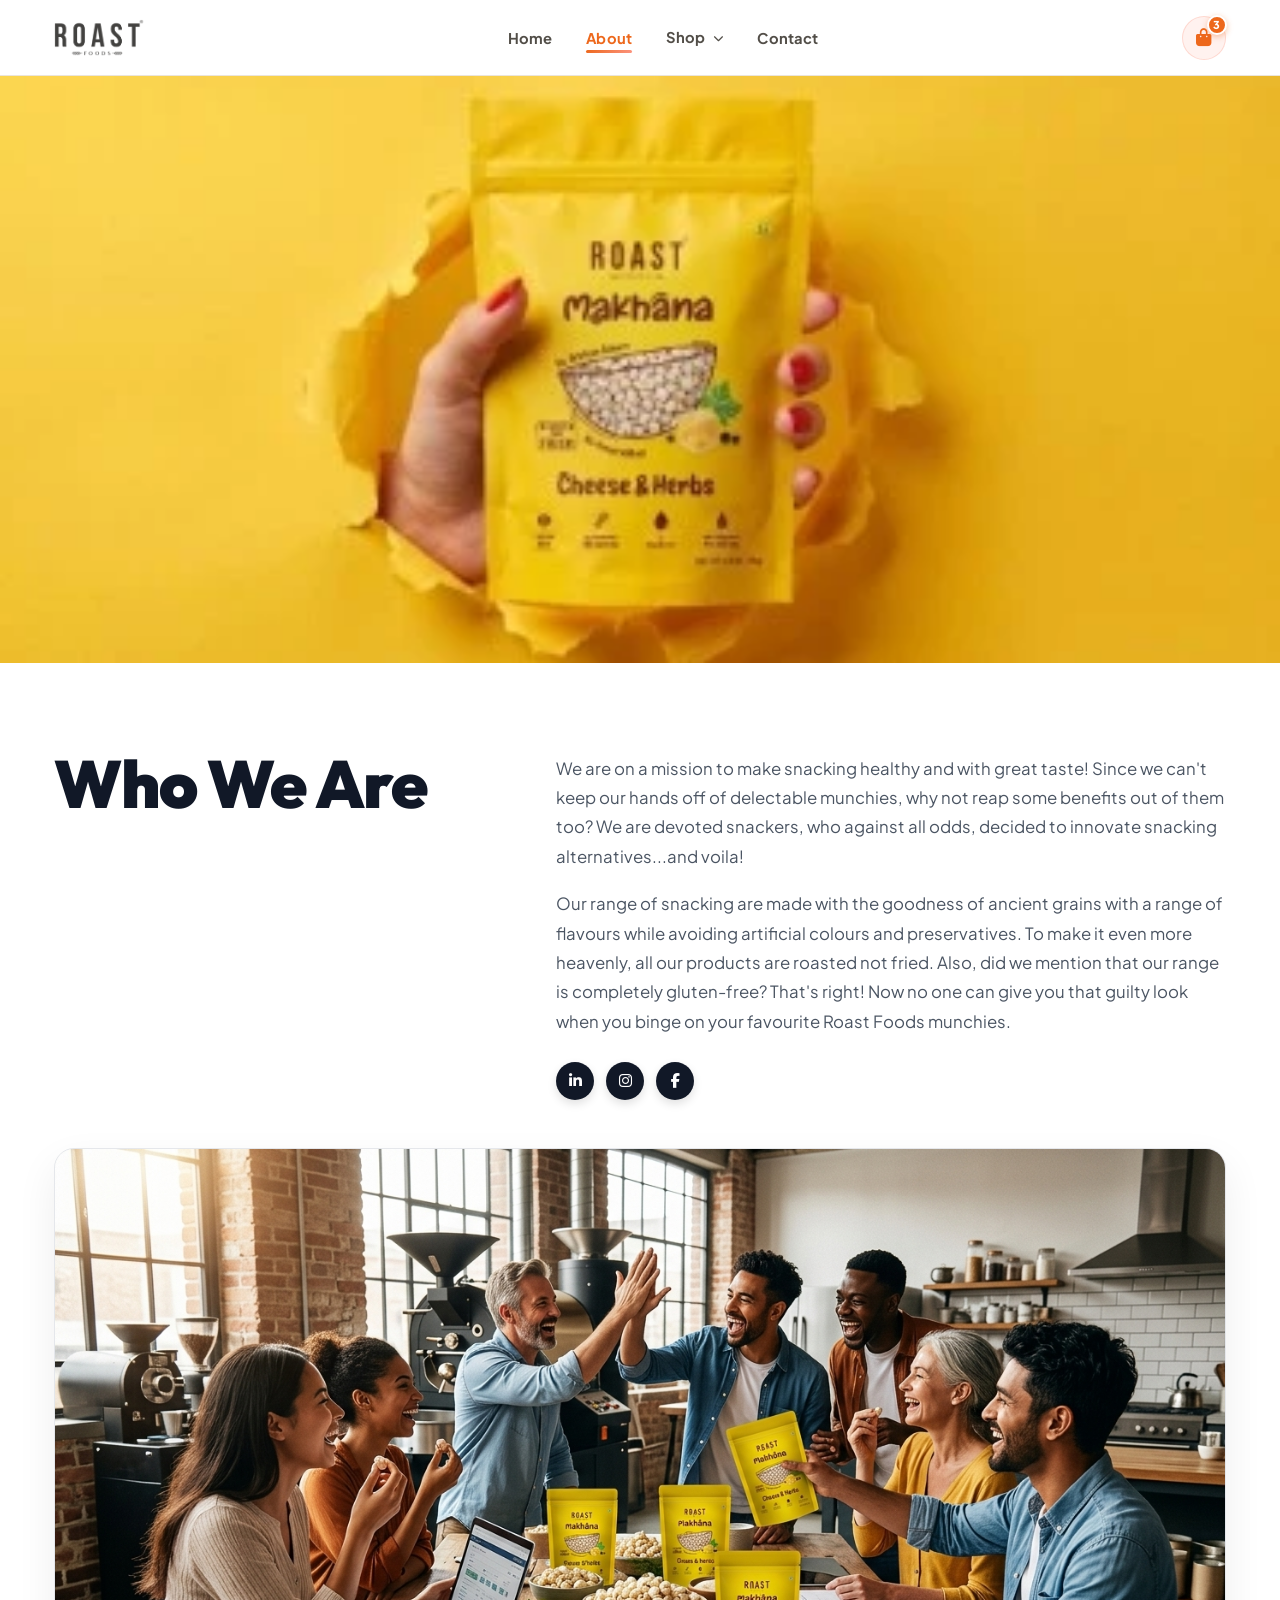
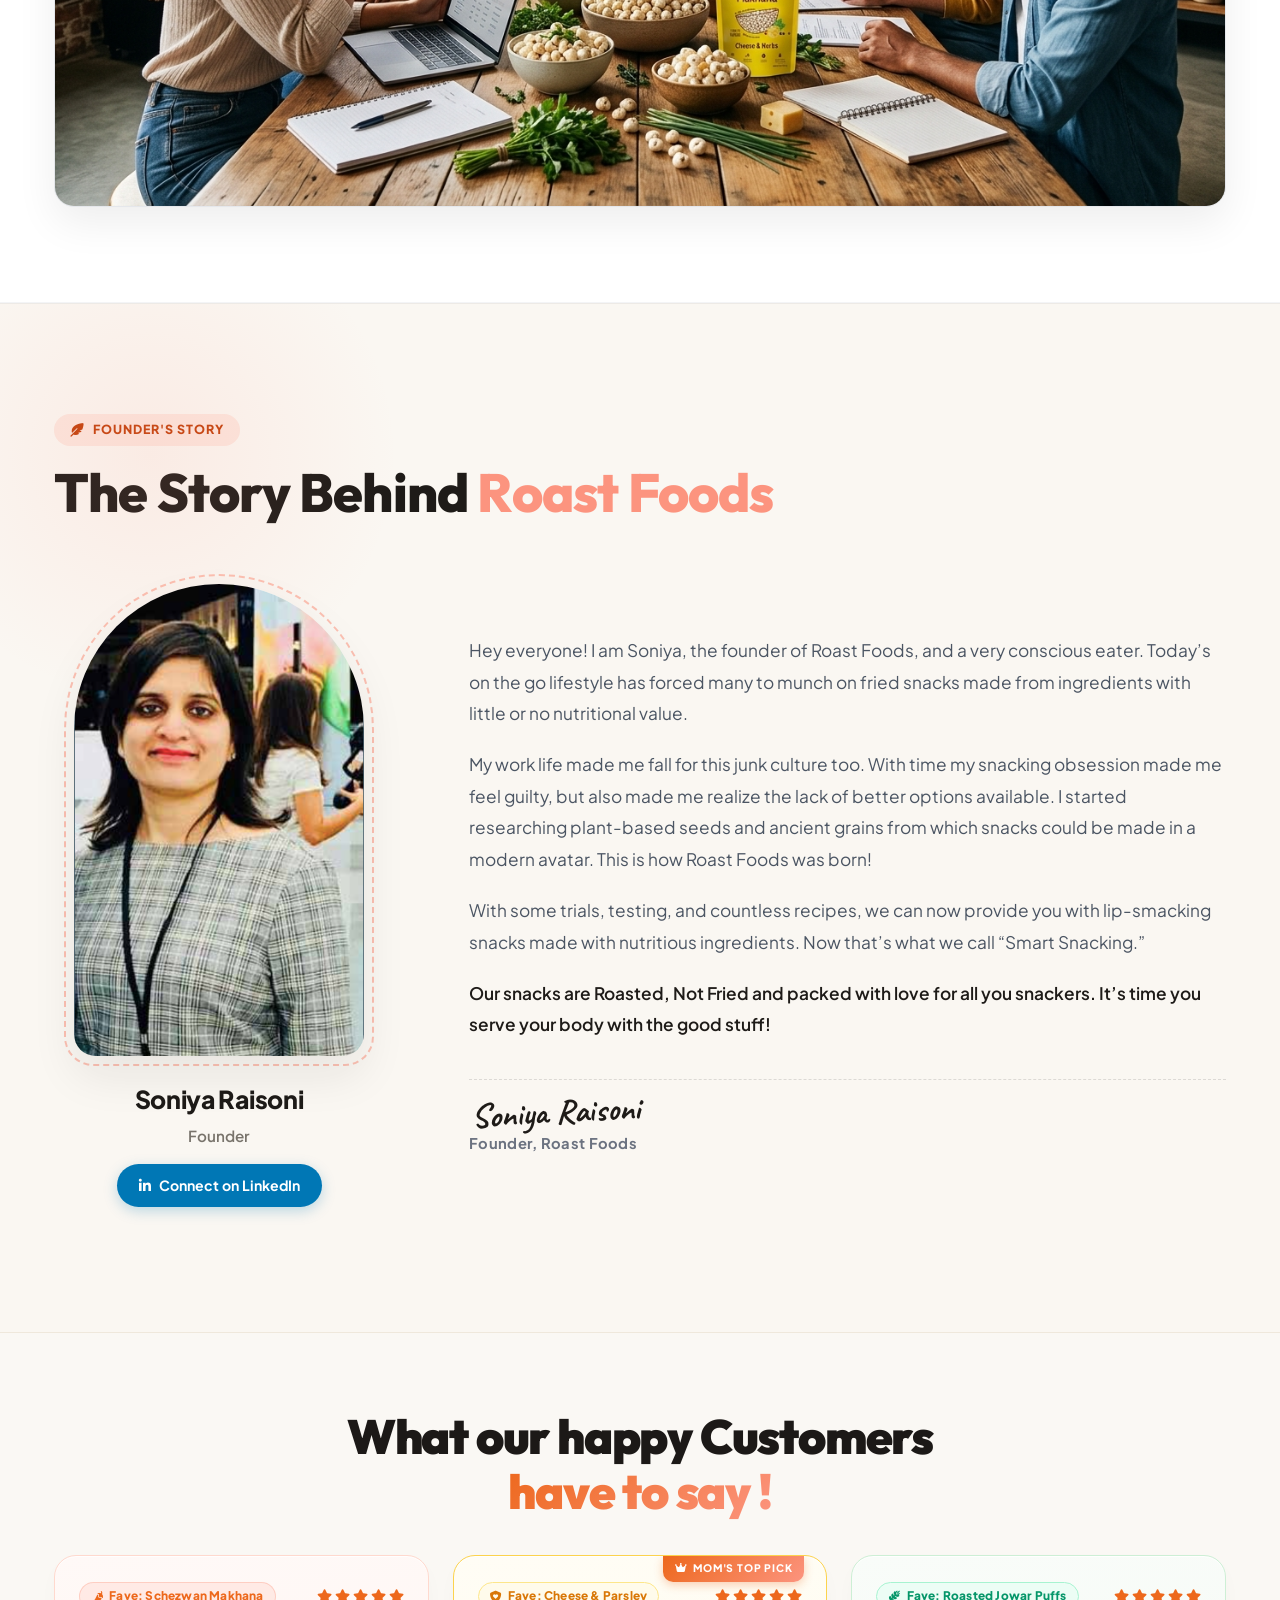
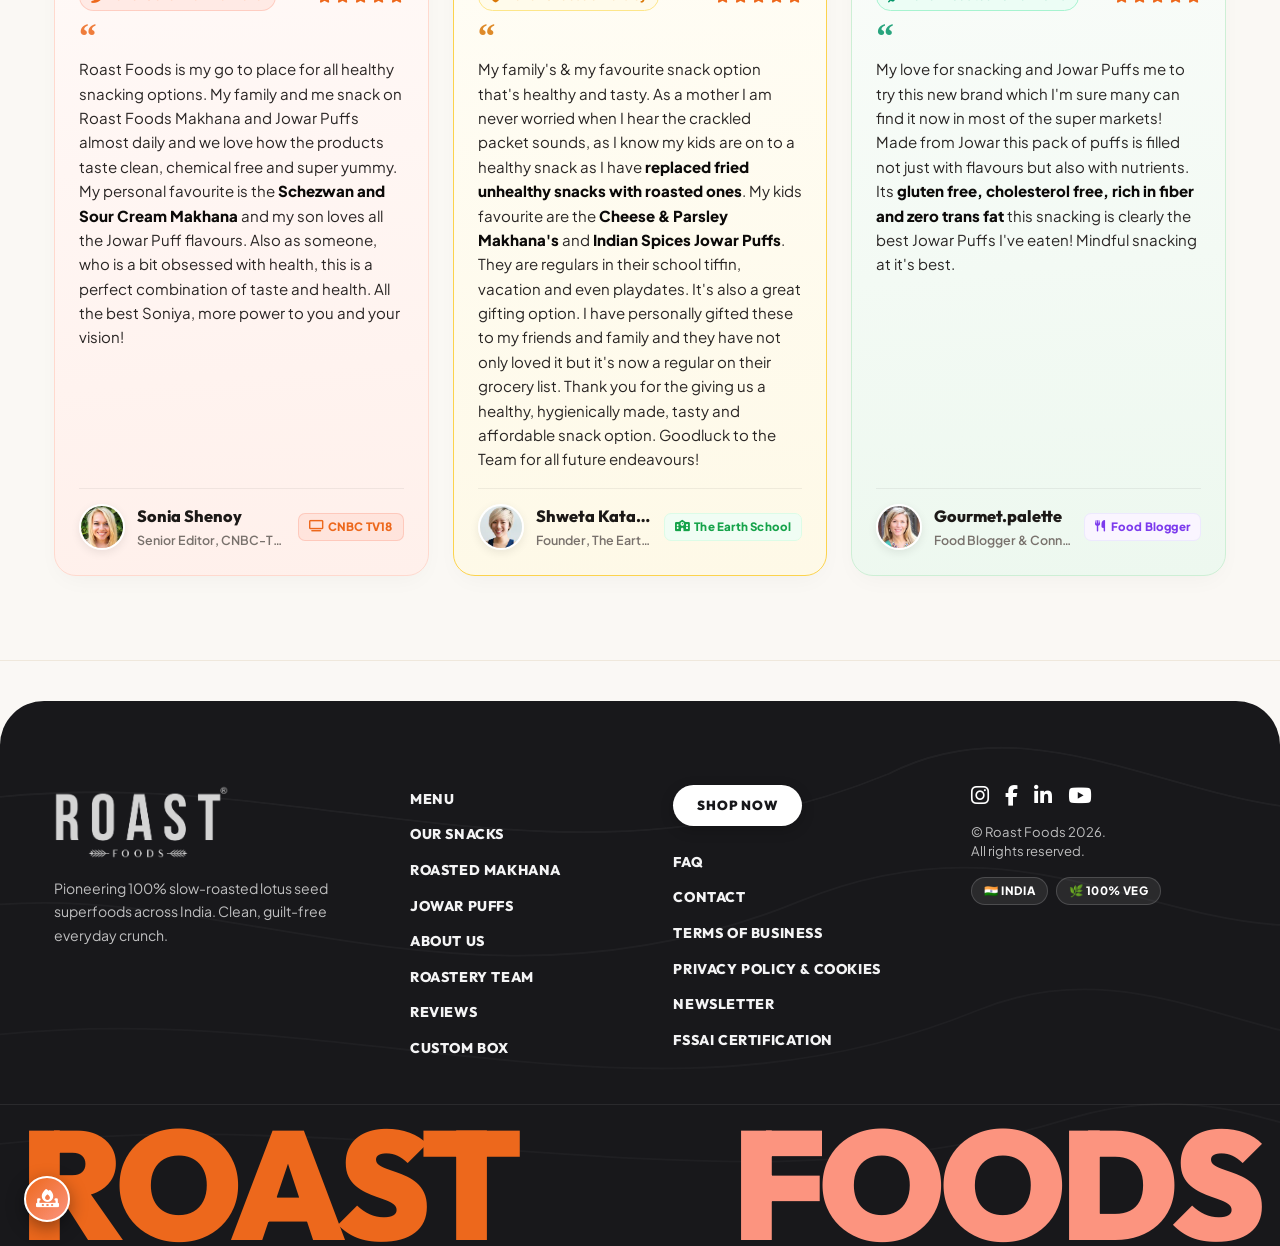
==== commit 396e0b37: "update" ====
--- a/about.html
+++ b/about.html
@@ -15,6 +15,7 @@
   <!-- Stylesheets -->
   <link rel="stylesheet" href="media/css/lenis.css">
   <link rel="stylesheet" href="media/css/style.css">
+  <link rel="stylesheet" href="media/css/responsive.css">
   <!-- FontAwesome Icons -->
   <link rel="stylesheet" href="https://cdnjs.cloudflare.com/ajax/libs/font-awesome/6.4.0/css/all.min.css">
 </head>
@@ -36,15 +37,15 @@
             Shop <i class="fa-solid fa-chevron-down nav-chevron-icon"></i>
           </a>
           <div class="nav-dropdown-menu" id="shopDropdownMenu">
-            <a href="index.html?filter=makhana#catalogSection" class="dropdown-item" data-filter-select="makhana">Makhana</a>
-            <a href="index.html?filter=jowar#catalogSection" class="dropdown-item" data-filter-select="jowar">Jowar Puff</a>
-            <a href="index.html?filter=millet#catalogSection" class="dropdown-item" data-filter-select="millet">Millet Namkeen</a>
-            <a href="index.html?filter=chips#catalogSection" class="dropdown-item" data-filter-select="chips">Whole Grain Chips</a>
-            <a href="index.html?filter=ragi#catalogSection" class="dropdown-item" data-filter-select="ragi">Ragi Stix</a>
-            <a href="index.html?filter=trial#catalogSection" class="dropdown-item" data-filter-select="trial">Trial Pack</a>
+            <a href="makhana.html" class="dropdown-item">Makhana</a>
+            <a href="jowar-puff.html" class="dropdown-item">Jowar Puff</a>
+            <a href="millet-namkeen.html" class="dropdown-item">Millet Namkeen</a>
+            <a href="whole-grain-chips.html" class="dropdown-item">Whole Grain Chips</a>
+            <a href="ragi-stix.html" class="dropdown-item">Ragi Stix</a>
+            <a href="trial-pack.html" class="dropdown-item">Trial Pack</a>
           </div>
         </li>
-        <li><a href="#mainFooter" class="nav-link">Find Us</a></li>
+        <li><a href="contact.html" class="nav-link">Contact</a></li>
       </ul>
 
       <div class="nav-actions">
--- a/media/css/style.css
+++ b/media/css/style.css
@@ -461,6 +461,30 @@
   border: 2px solid #FFFFFF;
 }
 
+.mobile-toggle {
+  display: none;
+  width: 44px;
+  height: 44px;
+  border-radius: 50%;
+  background: rgba(252, 148, 127, 0.12);
+  border: 1px solid rgba(252, 148, 127, 0.28);
+  color: var(--color-primary);
+  align-items: center;
+  justify-content: center;
+  font-size: 1.25rem;
+  cursor: pointer;
+  transition: all var(--transition-fast);
+}
+
+.mobile-toggle:hover,
+.mobile-toggle.active {
+  background: var(--color-primary);
+  border-color: var(--color-primary);
+  color: #FFFFFF;
+  transform: translateY(-2px);
+  box-shadow: 0 4px 14px rgba(237, 104, 28, 0.35);
+}
+
 .btn-primary {
   display: inline-flex;
   align-items: center;
@@ -502,12 +526,6 @@
   transform: translateY(-1px);
 }
 
-.mobile-toggle {
-  display: none;
-  color: var(--text-primary);
-  font-size: 1.35rem;
-  padding: 8px;
-}
 
 /* ==========================================================================
    FULL-SCREEN HERO FULL-IMAGE BANNER (EDGE-TO-EDGE + AUTOSCROLL + PAGINATION)
@@ -1896,6 +1914,15 @@
 }
 
 /* Front Standing Pouch */
+.snack-pouch-link {
+  display: flex;
+  align-items: flex-end;
+  justify-content: center;
+  width: 100%;
+  text-decoration: none;
+  color: inherit;
+}
+
 .snack-pouch-img {
   height: 185px;
   max-height: 185px;
@@ -2044,6 +2071,30 @@
   transform: translateX(-50%) translateY(0);
 }
 
+/* Disable hover transforms specifically for Trial Pack card */
+.product-card.snack-interactive-card.no-burst:hover {
+  transform: none;
+  box-shadow: 0 4px 16px rgba(0, 0, 0, 0.03);
+  border-color: #EBE8E1;
+}
+
+.product-card.snack-interactive-card.no-burst .snack-pouch-layer,
+.product-card.snack-interactive-card.no-burst:hover .snack-pouch-layer {
+  transform: none !important;
+  transition: none !important;
+}
+
+.product-card.snack-interactive-card.no-burst .snack-pouch-img,
+.product-card.snack-interactive-card.no-burst:hover .snack-pouch-img {
+  transform: none !important;
+  transition: none !important;
+  filter: drop-shadow(0 12px 16px rgba(0, 0, 0, 0.12)) !important;
+}
+
+.product-card.snack-interactive-card.no-burst .snack-burst-layer {
+  display: none !important;
+}
+
 /* ==========================================================================
    PRODUCT TEXT DETAILS (MATCHING USER'S BALAJI CARD SPEC)
    ========================================================================== */
@@ -3864,4 +3915,757 @@
   .founder-signature-hand {
     font-size: 1.85rem;
   }
+}
+
+/* ==========================================================================
+   CATEGORY PAGES (STANDALONE PRODUCT SHOWCASE)
+   ========================================================================== */
+.category-hero-section {
+  padding: 130px 0 40px;
+  background: linear-gradient(180deg, #FFF4EE 0%, #FFFDF9 100%);
+  border-bottom: 1px solid rgba(237, 104, 28, 0.08);
+  text-align: center;
+}
+
+.category-breadcrumbs-bar {
+  padding: 12px 0;
+  margin-bottom: 24px;
+}
+
+.breadcrumb-list {
+  display: flex;
+  align-items: center;
+  justify-content: center;
+  gap: 10px;
+  list-style: none;
+  padding: 0;
+  margin: 0;
+  font-size: 0.88rem;
+  font-weight: 500;
+  color: #71717A;
+}
+
+.breadcrumb-list a {
+  color: #71717A;
+  text-decoration: none;
+  transition: color 0.2s ease;
+}
+
+.breadcrumb-list a:hover {
+  color: #ED681C;
+}
+
+.bc-sep {
+  color: #D4D4D8;
+  font-size: 0.8rem;
+}
+
+.bc-active {
+  color: #ED681C;
+  font-weight: 700;
+}
+
+.category-hero-content {
+  max-width: 760px;
+  margin: 0 auto;
+}
+
+.category-pill-badge {
+  display: inline-flex;
+  align-items: center;
+  gap: 6px;
+  background: rgba(237, 104, 28, 0.1);
+  color: #ED681C;
+  font-size: 0.84rem;
+  font-weight: 700;
+  padding: 6px 16px;
+  border-radius: 99px;
+  letter-spacing: 0.5px;
+  text-transform: uppercase;
+  margin-bottom: 16px;
+}
+
+.category-hero-title {
+  font-family: 'Poppins', sans-serif;
+  font-size: 2.8rem;
+  font-weight: 800;
+  color: #1E1B18;
+  line-height: 1.15;
+  margin: 0 0 14px;
+}
+
+.category-hero-desc {
+  font-size: 1.08rem;
+  line-height: 1.65;
+  color: #52525B;
+  margin: 0 auto 20px;
+}
+
+.category-products-section {
+  padding: 50px 0 90px;
+  background: #FFFDF9;
+}
+
+.category-meta-bar {
+  display: flex;
+  align-items: center;
+  justify-content: space-between;
+  padding-bottom: 24px;
+  margin-bottom: 32px;
+  border-bottom: 1px solid #F4EBE1;
+}
+
+.category-count-label {
+  font-size: 0.95rem;
+  font-weight: 600;
+  color: #71717A;
+}
+
+.category-count-label strong {
+  color: #1E1B18;
+  font-weight: 700;
+}
+
+.category-back-btn {
+  display: inline-flex;
+  align-items: center;
+  gap: 8px;
+  color: #ED681C;
+  font-size: 0.9rem;
+  font-weight: 700;
+  text-decoration: none;
+  transition: transform 0.2s ease;
+}
+
+.category-back-btn:hover {
+  transform: translateX(-3px);
+}
+
+@media (max-width: 768px) {
+  .category-hero-section {
+    padding: 100px 0 30px;
+  }
+  .category-hero-title {
+    font-size: 2.1rem;
+  }
+  .category-hero-desc {
+    font-size: 0.96rem;
+  }
+  .category-meta-bar {
+    flex-direction: column;
+    align-items: flex-start;
+    gap: 12px;
+  }
+}
+
+/* ==========================================================================
+   PRODUCT DETAIL PAGE (PDP) - EXACT USER REFERENCE MATCH
+   ========================================================================== */
+.pdp-main-section {
+  padding: 130px 0 80px;
+  background: #FFFFFF;
+}
+
+.pdp-hero-container {
+  max-width: 1180px;
+  margin: 0 auto;
+  padding: 0 24px;
+  display: grid;
+  grid-template-columns: 46% 50%;
+  gap: 4%;
+  align-items: flex-start;
+}
+
+/* Left: Product Gallery Column */
+.pdp-gallery-column {
+  position: relative;
+}
+
+.pdp-main-image-wrap {
+  position: relative;
+  background: #FFFFFF;
+  border: 1px solid #ECE8E1;
+  border-radius: 4px;
+  padding: 24px;
+  display: flex;
+  align-items: center;
+  justify-content: center;
+  min-height: 480px;
+}
+
+.pdp-main-image-wrap img {
+  max-width: 100%;
+  max-height: 440px;
+  object-fit: contain;
+  display: block;
+  transition: opacity 0.2s ease, transform 0.25s ease;
+}
+
+.pdp-zoom-icon {
+  position: absolute;
+  top: 16px;
+  right: 16px;
+  color: #555555;
+  font-size: 1.15rem;
+  cursor: pointer;
+  background: #FFFFFF;
+  border-radius: 50%;
+  width: 32px;
+  height: 32px;
+  display: flex;
+  align-items: center;
+  justify-content: center;
+  box-shadow: 0 2px 8px rgba(0, 0, 0, 0.08);
+  transition: color 0.2s ease, transform 0.2s ease;
+}
+
+.pdp-zoom-icon:hover {
+  color: #ED681C;
+  transform: scale(1.1);
+}
+
+.pdp-thumbnails-strip {
+  display: grid;
+  grid-template-columns: repeat(4, 1fr);
+  gap: 12px;
+  margin-top: 14px;
+}
+
+.pdp-thumb-item {
+  border: 1.5px solid #E5E7EB;
+  border-radius: 6px;
+  padding: 6px;
+  cursor: pointer;
+  background: #FFFFFF;
+  display: flex;
+  align-items: center;
+  justify-content: center;
+  height: 85px;
+  transition: all 0.2s ease;
+  user-select: none;
+}
+
+.pdp-thumb-item:hover {
+  border-color: #FC947F;
+  transform: translateY(-2px);
+}
+
+.pdp-thumb-item.active {
+  border-color: #ED681C !important;
+  box-shadow: 0 0 0 1.5px #ED681C, 0 3px 10px rgba(237, 104, 28, 0.2);
+}
+
+.pdp-thumb-item img {
+  max-width: 100%;
+  max-height: 100%;
+  object-fit: contain;
+  pointer-events: none;
+}
+
+/* Right: Product Summary Column */
+.pdp-summary-column {
+  display: flex;
+  flex-direction: column;
+}
+
+.pdp-title-row {
+  display: flex;
+  align-items: center;
+  gap: 16px;
+  margin-bottom: 8px;
+}
+
+.pdp-title-text {
+  font-family: 'Poppins', sans-serif;
+  font-size: 2.1rem;
+  font-weight: 700;
+  color: #111111;
+  margin: 0;
+  line-height: 1.2;
+  letter-spacing: -0.3px;
+}
+
+.pdp-title-rule {
+  flex: 1;
+  height: 2px;
+  background: #FC947F;
+  border-radius: 2px;
+}
+
+.pdp-price-amount {
+  font-family: 'Poppins', sans-serif;
+  font-size: 1.6rem;
+  font-weight: 700;
+  color: #111111;
+  margin: 12px 0 16px;
+}
+
+.pdp-divider-line {
+  border: 0;
+  border-top: 1px solid #E5E7EB;
+  margin: 8px 0 18px;
+}
+
+.pdp-category-line {
+  font-size: 0.95rem;
+  color: #4B5563;
+  margin-bottom: 22px;
+}
+
+.pdp-category-line a {
+  color: #FC947F;
+  text-decoration: none;
+  font-weight: 500;
+  margin-left: 4px;
+}
+
+.pdp-category-line a:hover {
+  color: #ED681C;
+  text-decoration: underline;
+}
+
+.pdp-body-paragraphs {
+  font-size: 0.98rem;
+  line-height: 1.7;
+  color: #1F2937;
+}
+
+.pdp-body-paragraphs p {
+  margin: 0 0 16px 0;
+}
+
+.pdp-featured-bowl-wrap {
+  margin: 14px 0 20px;
+}
+
+.pdp-featured-bowl-wrap img {
+  max-width: 250px;
+  height: auto;
+  display: block;
+}
+
+.pdp-free-shipping-tag {
+  font-family: 'Poppins', sans-serif;
+  font-style: italic;
+  font-weight: 600;
+  font-size: 1.05rem;
+  color: #FC947F;
+  margin: 18px 0 16px;
+}
+
+.pdp-cart-actions-row {
+  display: flex;
+  align-items: center;
+  gap: 14px;
+  margin-top: 4px;
+}
+
+.pdp-cart-qty-input {
+  width: 52px;
+  height: 44px;
+  border: 1px solid #D1D5DB;
+  border-radius: 4px;
+  text-align: center;
+  font-size: 1.05rem;
+  font-weight: 600;
+  color: #111111;
+  background: #FFFFFF;
+}
+
+.pdp-cart-qty-input:focus {
+  outline: none;
+  border-color: #ED681C;
+}
+
+.pdp-cart-submit-btn {
+  background: #ED681C;
+  color: #FFFFFF;
+  border: none;
+  height: 44px;
+  padding: 0 38px;
+  border-radius: 4px;
+  font-family: 'Poppins', sans-serif;
+  font-size: 0.95rem;
+  font-weight: 700;
+  letter-spacing: 0.6px;
+  text-transform: uppercase;
+  cursor: pointer;
+  transition: background 0.2s ease, transform 0.2s ease;
+}
+
+.pdp-cart-submit-btn:hover {
+  background: #FC947F;
+  transform: translateY(-1px);
+}
+
+@media (max-width: 900px) {
+  .pdp-hero-container {
+    grid-template-columns: 1fr;
+    gap: 36px;
+  }
+  .pdp-main-section {
+    padding: 100px 0 40px;
+  }
+  .pdp-title-text {
+    font-size: 1.8rem;
+  }
+}
+
+/* ==========================================================================
+   PRODUCT DETAILS TABS SECTION (Description, Ingredients, Reviews)
+   ========================================================================== */
+.pdp-details-tabs-section {
+  padding: 30px 0 50px;
+  background: #FFFFFF;
+  border-top: 1px solid #F3EFEA;
+}
+
+.pdp-tabs-wrapper {
+  max-width: 1180px;
+  margin: 0 auto;
+  padding: 0 24px;
+}
+
+.pdp-tabs-nav {
+  display: flex;
+  align-items: center;
+  gap: 36px;
+  border-bottom: 2px solid #EFECE6;
+  list-style: none;
+  padding: 0;
+  margin: 0 0 28px 0;
+}
+
+.pdp-tab-item {
+  font-family: 'Poppins', sans-serif;
+  font-size: 1.05rem;
+  font-weight: 600;
+  color: #6B7280;
+  padding: 12px 4px 16px;
+  cursor: pointer;
+  position: relative;
+  transition: color 0.2s ease;
+  user-select: none;
+}
+
+.pdp-tab-item:hover {
+  color: #ED681C;
+}
+
+.pdp-tab-item.active {
+  color: #111827;
+  font-weight: 700;
+}
+
+.pdp-tab-item.active::after {
+  content: '';
+  position: absolute;
+  bottom: -2px;
+  left: 0;
+  width: 100%;
+  height: 3px;
+  background: #ED681C;
+  border-radius: 3px 3px 0 0;
+}
+
+.pdp-tab-panel {
+  display: none;
+  font-size: 0.98rem;
+  line-height: 1.8;
+  color: #374151;
+  animation: pdpFadeIn 0.3s ease;
+}
+
+.pdp-tab-panel.active {
+  display: block;
+}
+
+@keyframes pdpFadeIn {
+  from { opacity: 0; transform: translateY(6px); }
+  to { opacity: 1; transform: translateY(0); }
+}
+
+.pdp-nutrition-highlights {
+  display: flex;
+  flex-wrap: wrap;
+  gap: 12px;
+  margin-top: 20px;
+}
+
+.pdp-nutri-badge {
+  display: inline-flex;
+  align-items: center;
+  gap: 8px;
+  background: #FFF5F0;
+  border: 1px solid #FED7AA;
+  color: #C2410C;
+  font-size: 0.88rem;
+  font-weight: 600;
+  padding: 8px 16px;
+  border-radius: 9999px;
+}
+
+.pdp-no-reviews-text {
+  font-size: 0.95rem;
+  color: #6B7280;
+  margin-bottom: 24px;
+}
+
+.pdp-review-form-wrap {
+  background: #F9FAFB;
+  border: 1px solid #E5E7EB;
+  border-radius: 12px;
+  padding: 24px;
+  max-width: 640px;
+}
+
+/* ==========================================================================
+   RELATED PRODUCTS SECTION
+   ========================================================================== */
+.pdp-related-section {
+  padding: 60px 0 90px;
+  background: #FAF8F5;
+  border-top: 1px solid #ECE8E1;
+}
+
+.pdp-related-container {
+  max-width: 1180px;
+  margin: 0 auto;
+  padding: 0 24px;
+}
+
+.pdp-related-title {
+  font-family: 'Poppins', sans-serif;
+  font-size: 2rem;
+  font-weight: 700;
+  color: #111111;
+  margin: 0 0 32px 0;
+  text-align: left;
+}
+
+/* ==========================================================================
+   CONTACT PAGE & SECTION (MATCHING USER REFERENCE IMAGE & ROAST FOODS THEME)
+   ========================================================================== */
+.contact-hero-banner {
+  padding: 130px 0 50px;
+  background: linear-gradient(180deg, #FFF6F0 0%, #FFFFFF 100%);
+  text-align: center;
+  position: relative;
+}
+
+.contact-hero-title {
+  font-family: 'Poppins', sans-serif;
+  font-size: 2.8rem;
+  font-weight: 800;
+  color: #18181B;
+  margin: 0 0 12px 0;
+  letter-spacing: -0.5px;
+}
+
+.contact-hero-desc {
+  font-size: 1.1rem;
+  color: #52525B;
+  max-width: 600px;
+  margin: 0 auto;
+  line-height: 1.6;
+}
+
+.contact-main-section {
+  padding: 40px 0 90px;
+  background: #FFFFFF;
+}
+
+.contact-grid-container {
+  max-width: 1180px;
+  margin: 0 auto;
+  padding: 0 24px;
+  display: grid;
+  grid-template-columns: 42% 52%;
+  gap: 6%;
+  align-items: flex-start;
+}
+
+/* Left Column: Contact Details */
+.contact-info-col {
+  display: flex;
+  flex-direction: column;
+}
+
+.contact-section-title {
+  font-family: 'Poppins', sans-serif;
+  font-size: 1.9rem;
+  font-weight: 800;
+  color: #111827;
+  margin: 0 0 28px 0;
+  letter-spacing: -0.3px;
+}
+
+.contact-info-block {
+  margin-bottom: 28px;
+}
+
+.contact-block-label {
+  font-family: 'Poppins', sans-serif;
+  font-size: 1.2rem;
+  font-weight: 700;
+  color: #111827;
+  margin: 0 0 8px 0;
+}
+
+.contact-block-value {
+  font-size: 1rem;
+  line-height: 1.65;
+  color: #4B5563;
+  margin: 0;
+}
+
+.contact-block-value a {
+  color: #4B5563;
+  text-decoration: none;
+  transition: color 0.2s ease;
+}
+
+.contact-block-value a:hover {
+  color: #ED681C;
+}
+
+.contact-two-col-details {
+  display: grid;
+  grid-template-columns: 1fr 1fr;
+  gap: 20px;
+  margin-bottom: 24px;
+}
+
+/* Social Media Buttons */
+.contact-social-row {
+  display: flex;
+  align-items: center;
+  gap: 12px;
+  margin-top: 10px;
+}
+
+.contact-social-btn {
+  width: 38px;
+  height: 38px;
+  border-radius: 50%;
+  background: #0077B5;
+  color: #FFFFFF;
+  display: flex;
+  align-items: center;
+  justify-content: center;
+  font-size: 1.05rem;
+  text-decoration: none;
+  transition: transform 0.2s ease, box-shadow 0.2s ease, background-color 0.2s ease;
+}
+
+.contact-social-btn.linkedin {
+  background: #0A66C2;
+}
+
+.contact-social-btn.instagram {
+  background: #111827;
+}
+
+.contact-social-btn.facebook {
+  background: #1877F2;
+}
+
+.contact-social-btn:hover {
+  transform: translateY(-3px);
+  box-shadow: 0 6px 14px rgba(0, 0, 0, 0.15);
+  color: #FFFFFF;
+}
+
+/* Right Column: Send Us a Message Form */
+.contact-form-col {
+  display: flex;
+  flex-direction: column;
+}
+
+.contact-form-card {
+  background: #FFFFFF;
+}
+
+.contact-form-group {
+  margin-bottom: 22px;
+}
+
+.contact-label {
+  display: block;
+  font-size: 0.95rem;
+  font-weight: 600;
+  color: #1F2937;
+  margin-bottom: 8px;
+}
+
+.contact-input,
+.contact-select {
+  width: 100%;
+  height: 48px;
+  background: #F9FAFB;
+  border: 1px solid #E5E7EB;
+  border-radius: 4px;
+  padding: 0 16px;
+  font-family: inherit;
+  font-size: 0.98rem;
+  color: #111827;
+  transition: border-color 0.2s ease, background-color 0.2s ease, box-shadow 0.2s ease;
+  box-sizing: border-box;
+}
+
+.contact-input:focus,
+.contact-select:focus {
+  outline: none;
+  border-color: #ED681C;
+  background: #FFFFFF;
+  box-shadow: 0 0 0 3px rgba(237, 104, 28, 0.12);
+}
+
+.contact-select {
+  cursor: pointer;
+  appearance: none;
+  background-image: url("data:image/svg+xml;charset=UTF-8,%3csvg xmlns='http://www.w3.org/2000/svg' viewBox='0 0 24 24' fill='none' stroke='%234B5563' stroke-width='2' stroke-linecap='round' stroke-linejoin='round'%3e%3cpolyline points='6 9 12 15 18 9'%3e%3c/polyline%3e%3c/svg%3e");
+  background-repeat: no-repeat;
+  background-position: right 14px center;
+  background-size: 16px;
+}
+
+.contact-submit-btn {
+  background: #ED681C;
+  color: #FFFFFF;
+  border: none;
+  height: 46px;
+  padding: 0 42px;
+  border-radius: 4px;
+  font-family: 'Poppins', sans-serif;
+  font-size: 0.95rem;
+  font-weight: 700;
+  letter-spacing: 0.8px;
+  text-transform: uppercase;
+  cursor: pointer;
+  transition: background 0.2s ease, transform 0.2s ease, box-shadow 0.2s ease;
+  margin-top: 6px;
+}
+
+.contact-submit-btn:hover {
+  background: #FC947F;
+  transform: translateY(-1px);
+  box-shadow: 0 6px 16px rgba(237, 104, 28, 0.25);
+}
+
+@media (max-width: 900px) {
+  .contact-grid-container {
+    grid-template-columns: 1fr;
+    gap: 48px;
+  }
+  .contact-hero-banner {
+    padding: 100px 0 30px;
+  }
+  .contact-hero-title {
+    font-size: 2.2rem;
+  }
+  .contact-two-col-details {
+    grid-template-columns: 1fr;
+    gap: 16px;
+  }
 }
--- a/media/css/responsive.css
+++ b/media/css/responsive.css
@@ -0,0 +1,1456 @@
+/* ==========================================================================
+   ROAST FOODS - MASTER RESPONSIVE STYLESHEET (responsive.css)
+   Exact Breakpoints: 1799px, 1599px, 1408px, 1216px, 768px, 575px, 480px, 420px, 380px, 360px
+   Strict Rule: No media query breakpoint is repeated. All styles are unified per breakpoint.
+   ========================================================================== */
+
+/* Base responsive reset & overflow safety */
+html, body {
+  overflow-x: hidden;
+  width: 100%;
+}
+
+img {
+  max-width: 100%;
+  height: auto;
+}
+
+/* ==========================================================================
+   [1] BREAKPOINT: 1799px (Ultra-wide Desktop Monitors)
+   ========================================================================== */
+@media (max-width: 1799px) {
+  .container {
+    max-width: 1540px;
+    padding: 0 32px;
+  }
+
+  .hero-container {
+    max-width: 1540px;
+  }
+
+  .pdp-hero-container,
+  .contact-grid-container,
+  .pdp-tabs-wrapper,
+  .pdp-related-container {
+    max-width: 1280px;
+  }
+
+  .burrito-giant-brand {
+    font-size: clamp(6.5rem, 13.5vw, 15rem);
+  }
+}
+
+/* ==========================================================================
+   [2] BREAKPOINT: 1599px (Standard Large Desktop Monitors)
+   ========================================================================== */
+@media (max-width: 1599px) {
+  .container {
+    max-width: 1380px;
+    padding: 0 28px;
+  }
+
+  .hero-container {
+    max-width: 1380px;
+    gap: 36px;
+  }
+
+  .hero-headline {
+    font-size: 3.5rem;
+  }
+
+  .product-grid {
+    gap: 22px;
+  }
+
+  .pdp-hero-container {
+    max-width: 1180px;
+    grid-template-columns: 46% 50%;
+    gap: 4%;
+  }
+
+  .contact-grid-container {
+    max-width: 1180px;
+  }
+
+  .burrito-top-grid {
+    gap: 40px;
+  }
+
+  .burrito-giant-brand {
+    font-size: clamp(5.5rem, 13vw, 13rem);
+  }
+}
+
+/* ==========================================================================
+   [3] BREAKPOINT: 1408px (Laptops & Medium Desktop Displays)
+   ========================================================================== */
+@media (max-width: 1408px) {
+  .container {
+    max-width: 1220px;
+    padding: 0 24px;
+  }
+
+  .hero-container {
+    max-width: 1220px;
+  }
+
+  .hero-headline {
+    font-size: 3.1rem;
+  }
+
+  .product-grid {
+    gap: 18px;
+  }
+
+  .snack-stage-box {
+    height: 290px;
+  }
+
+  .snack-pouch-img {
+    height: 175px;
+  }
+
+  .pdp-hero-container {
+    max-width: 1120px;
+    gap: 4%;
+  }
+
+  .pdp-main-image-wrap {
+    min-height: 440px;
+  }
+
+  .pdp-main-image-wrap img {
+    max-height: 400px;
+  }
+
+  .pdp-title-text {
+    font-size: 1.95rem;
+  }
+
+  .contact-grid-container {
+    max-width: 1120px;
+    grid-template-columns: 44% 50%;
+    gap: 6%;
+  }
+
+  .burrito-top-grid {
+    gap: 32px;
+  }
+
+  .burrito-giant-brand {
+    font-size: clamp(4.5rem, 12vw, 11rem);
+  }
+}
+
+/* ==========================================================================
+   [4] BREAKPOINT: 1216px (Small Laptops & Landscape Tablets)
+   ========================================================================== */
+@media (max-width: 1216px) {
+  .container {
+    max-width: 1060px;
+    padding: 0 20px;
+  }
+
+  /* Product Catalog: switch from 4 to 3 columns */
+  .product-grid {
+    grid-template-columns: repeat(3, 1fr);
+    gap: 20px;
+  }
+
+  .snack-stage-box {
+    height: 280px;
+  }
+
+  .snack-pouch-img {
+    height: 170px;
+  }
+
+  .hero-container {
+    max-width: 1060px;
+    grid-template-columns: 1fr 1fr;
+    gap: 28px;
+  }
+
+  .hero-headline {
+    font-size: 2.75rem;
+  }
+
+  .hero-description {
+    font-size: 1.02rem;
+  }
+
+  /* PDP Adjustments */
+  .pdp-hero-container {
+    max-width: 100%;
+    grid-template-columns: 48% 48%;
+    gap: 4%;
+    padding: 0 20px;
+  }
+
+  .pdp-main-image-wrap {
+    min-height: 400px;
+    padding: 18px;
+  }
+
+  .pdp-main-image-wrap img {
+    max-height: 360px;
+  }
+
+  .pdp-thumbnails-strip {
+    gap: 10px;
+  }
+
+  .pdp-thumb-item {
+    height: 75px;
+  }
+
+  .pdp-title-text {
+    font-size: 1.85rem;
+  }
+
+  .pdp-price-amount {
+    font-size: 1.5rem;
+  }
+
+  .pdp-tabs-wrapper,
+  .pdp-related-container {
+    max-width: 100%;
+    padding: 0 20px;
+  }
+
+  /* Contact Page */
+  .contact-grid-container {
+    max-width: 100%;
+    padding: 0 20px;
+    grid-template-columns: 46% 50%;
+    gap: 4%;
+  }
+
+  .contact-section-title {
+    font-size: 1.75rem;
+  }
+
+  /* Footer: 4 proportional columns */
+  .burrito-top-grid {
+    grid-template-columns: 1.3fr 1fr 1fr 1.1fr;
+    gap: 28px;
+  }
+
+  .burrito-giant-brand-wrap {
+    padding: 14px 0 0;
+  }
+
+  .burrito-giant-brand {
+    font-size: clamp(3.8rem, 11vw, 8.5rem);
+    padding: 0 16px;
+  }
+}
+
+/* ==========================================================================
+   [5] BREAKPOINT: 768px (Tablets Portrait & Phablets)
+   ========================================================================== */
+@media (max-width: 768px) {
+  .container {
+    max-width: 100%;
+    padding: 0 18px;
+  }
+
+  /* Navigation Header: Mobile Menu Drawer */
+  .main-header {
+    height: 70px;
+    background: #FFFFFF;
+    box-shadow: 0 2px 10px rgba(0, 0, 0, 0.06);
+  }
+
+  .nav-container {
+    padding: 0 16px;
+  }
+
+  .brand-logo-img {
+    height: 38px;
+  }
+
+  /* Show Hamburger Icon */
+  .mobile-toggle {
+    display: flex !important;
+    align-items: center;
+    justify-content: center;
+  }
+
+  /* Dropdown Navigation Menu Drawer */
+  .nav-links {
+    position: fixed !important;
+    top: 70px !important;
+    left: 0 !important;
+    right: 0 !important;
+    width: 100% !important;
+    background: #FFFFFF !important;
+    flex-direction: column !important;
+    align-items: flex-start !important;
+    padding: 20px 24px 28px !important;
+    gap: 14px !important;
+    box-shadow: 0 16px 36px rgba(0, 0, 0, 0.15) !important;
+    transform: translateY(-150%) !important;
+    opacity: 0 !important;
+    visibility: hidden !important;
+    transition: transform 0.32s cubic-bezier(0.16, 1, 0.3, 1), opacity 0.25s ease, visibility 0.25s ease !important;
+    z-index: 999 !important;
+    border-bottom: 3px solid #ED681C !important;
+    max-height: calc(100vh - 70px) !important;
+    overflow-y: auto !important;
+  }
+
+  .nav-links.mobile-active {
+    transform: translateY(0) !important;
+    opacity: 1 !important;
+    visibility: visible !important;
+  }
+
+  .nav-links li {
+    width: 100%;
+    list-style: none;
+  }
+
+  .nav-links .nav-link {
+    display: flex;
+    align-items: center;
+    justify-content: space-between;
+    width: 100%;
+    font-size: 1.05rem;
+    padding: 10px 0;
+    color: #1E1B18;
+    font-weight: 600;
+    text-decoration: none;
+    border-bottom: 1px solid #F4EFEA;
+  }
+
+  .nav-dropdown-wrapper {
+    width: 100%;
+    flex-direction: column;
+    align-items: flex-start;
+  }
+
+  .nav-dropdown-menu {
+    position: static !important;
+    transform: none !important;
+    box-shadow: none !important;
+    border: none !important;
+    border-left: 3px solid #ED681C !important;
+    padding: 6px 0 6px 14px !important;
+    margin: 8px 0 6px 4px !important;
+    width: 100% !important;
+    opacity: 1 !important;
+    visibility: visible !important;
+    pointer-events: auto !important;
+    display: none !important;
+    flex-direction: column !important;
+    gap: 6px !important;
+    background: #FFF9F6 !important;
+    border-radius: 4px !important;
+  }
+
+  .nav-dropdown-wrapper.mobile-dropdown-open .nav-dropdown-menu {
+    display: flex !important;
+  }
+
+  .dropdown-item {
+    padding: 8px 12px !important;
+    font-size: 0.95rem !important;
+    color: #374151 !important;
+    font-weight: 500 !important;
+  }
+
+  /* Hero Section */
+  .hero-section {
+    padding: 100px 0 50px;
+  }
+
+  .hero-container {
+    grid-template-columns: 1fr;
+    text-align: center;
+    gap: 36px;
+  }
+
+  .hero-headline {
+    font-size: 2.35rem;
+  }
+
+  .hero-cta-group,
+  .hero-stats-row {
+    justify-content: center;
+  }
+
+  /* Product Catalog: 2 columns */
+  .product-grid {
+    grid-template-columns: repeat(2, 1fr);
+    gap: 16px;
+  }
+
+  .snack-stage-box {
+    height: 250px;
+  }
+
+  .snack-pouch-img {
+    height: 150px;
+  }
+
+  /* PDP: Stack left gallery & right summary */
+  .pdp-main-section {
+    padding: 90px 0 40px;
+  }
+
+  .pdp-hero-container {
+    grid-template-columns: 1fr;
+    gap: 32px;
+    padding: 0 16px;
+  }
+
+  .pdp-main-image-wrap {
+    min-height: 360px;
+    padding: 20px;
+  }
+
+  .pdp-main-image-wrap img {
+    max-height: 320px;
+  }
+
+  .pdp-thumbnails-strip {
+    gap: 10px;
+  }
+
+  .pdp-thumb-item {
+    height: 72px;
+  }
+
+  .pdp-title-text {
+    font-size: 1.75rem;
+  }
+
+  .pdp-price-amount {
+    font-size: 1.45rem;
+    margin: 8px 0 12px;
+  }
+
+  .pdp-featured-bowl-wrap img {
+    max-width: 210px;
+  }
+
+  .pdp-cart-actions-row {
+    gap: 12px;
+  }
+
+  .pdp-cart-qty-input {
+    width: 48px;
+    height: 44px;
+  }
+
+  .pdp-cart-submit-btn {
+    flex: 1;
+    padding: 0 24px;
+    height: 44px;
+  }
+
+  /* PDP Tabs */
+  .pdp-details-tabs-section {
+    padding: 24px 0 40px;
+  }
+
+  .pdp-tabs-nav {
+    gap: 22px;
+    margin-bottom: 20px;
+  }
+
+  .pdp-tab-item {
+    font-size: 0.96rem;
+    padding: 10px 2px 14px;
+  }
+
+  .pdp-related-section {
+    padding: 45px 0 70px;
+  }
+
+  .pdp-related-title {
+    font-size: 1.75rem;
+    margin-bottom: 24px;
+  }
+
+  /* Contact Page */
+  .contact-hero-banner {
+    padding: 100px 0 32px;
+  }
+
+  .contact-hero-title {
+    font-size: 2.25rem;
+  }
+
+  .contact-main-section {
+    padding: 30px 0 70px;
+  }
+
+  .contact-grid-container {
+    grid-template-columns: 1fr;
+    gap: 40px;
+    padding: 0 16px;
+  }
+
+  .contact-section-title {
+    font-size: 1.65rem;
+    margin-bottom: 20px;
+  }
+
+  .contact-submit-btn {
+    width: 100%;
+  }
+
+  /* ==========================================================================
+     FOOTER RESPONSIVENESS AT 768px
+     ========================================================================== */
+  .burrito-footer {
+    padding: 56px 0 0;
+    border-top-left-radius: 28px;
+    border-top-right-radius: 28px;
+    margin-top: 30px;
+    overflow: hidden;
+  }
+
+  .burrito-footer-inner {
+    padding: 0 0 20px;
+  }
+
+  .burrito-top-grid {
+    grid-template-columns: 1fr 1fr;
+    gap: 36px;
+  }
+
+  .burrito-col-brand {
+    grid-column: 1 / -1;
+    align-items: center;
+    text-align: center;
+  }
+
+  .burrito-logo-img {
+    margin: 0 auto;
+    width: 155px;
+  }
+
+  .burrito-brand-desc {
+    max-width: 480px;
+    margin: 12px auto 0;
+    text-align: center;
+  }
+
+  .burrito-giant-brand-wrap {
+    padding: 16px 0 10px;
+    width: 100%;
+    overflow: hidden;
+  }
+
+  .burrito-giant-brand {
+    font-size: clamp(2.8rem, 11.5vw, 5.5rem);
+    white-space: normal;
+    display: flex;
+    justify-content: center;
+    align-items: center;
+    gap: 16px;
+    width: 100%;
+    padding: 0 16px;
+    box-sizing: border-box;
+    line-height: 1;
+  }
+
+  .burrito-floating-sticker {
+    width: 48px;
+    height: 48px;
+    font-size: 1.1rem;
+    bottom: 12px;
+    left: 12px;
+  }
+
+  .cart-drawer {
+    width: 380px;
+    max-width: 90vw;
+  }
+}
+
+/* ==========================================================================
+   [6] BREAKPOINT: 575px (Large Mobile Handsets & Landscape Phones)
+   ========================================================================== */
+@media (max-width: 575px) {
+  .container {
+    padding: 0 14px;
+  }
+
+  .main-header {
+    height: 64px;
+  }
+
+  .nav-links {
+    top: 64px;
+  }
+
+  .brand-logo-img {
+    height: 34px;
+  }
+
+  .hero-section {
+    padding: 85px 0 40px;
+  }
+
+  .hero-headline {
+    font-size: 2.05rem;
+  }
+
+  .hero-description {
+    font-size: 0.95rem;
+  }
+
+  .hero-btn {
+    width: 100%;
+    padding: 13px 20px;
+    justify-content: center;
+  }
+
+  /* Product Catalog: compact 2-column cards */
+  .product-grid {
+    grid-template-columns: repeat(2, 1fr);
+    gap: 12px;
+  }
+
+  .product-card.snack-interactive-card {
+    padding: 10px 10px 14px 10px;
+    border-radius: 14px;
+  }
+
+  .snack-stage-box {
+    height: 215px;
+    border-radius: 10px;
+    padding-bottom: 8px;
+  }
+
+  .snack-pouch-img {
+    height: 132px;
+  }
+
+  .snack-category-tag {
+    font-size: 0.72rem;
+  }
+
+  .snack-item-name {
+    font-size: 0.92rem;
+    margin: 3px 0 6px 0;
+  }
+
+  .snack-price-val {
+    font-size: 0.92rem;
+  }
+
+  .stage-quick-pill {
+    padding: 6px 12px;
+    font-size: 0.76rem;
+    bottom: 8px;
+  }
+
+  .snack-add-icon-btn {
+    width: 30px;
+    height: 30px;
+    font-size: 0.8rem;
+  }
+
+  /* PDP Adjustments */
+  .pdp-main-section {
+    padding: 80px 0 35px;
+  }
+
+  .pdp-hero-container {
+    padding: 0 12px;
+    gap: 24px;
+  }
+
+  .pdp-main-image-wrap {
+    min-height: 290px;
+    padding: 14px;
+  }
+
+  .pdp-main-image-wrap img {
+    max-height: 250px;
+  }
+
+  .pdp-zoom-icon {
+    top: 10px;
+    right: 10px;
+    width: 28px;
+    height: 28px;
+    font-size: 0.95rem;
+  }
+
+  .pdp-thumbnails-strip {
+    gap: 8px;
+    margin-top: 10px;
+  }
+
+  .pdp-thumb-item {
+    height: 60px;
+    padding: 4px;
+    border-radius: 4px;
+  }
+
+  .pdp-title-text {
+    font-size: 1.5rem;
+  }
+
+  .pdp-price-amount {
+    font-size: 1.35rem;
+  }
+
+  .pdp-body-paragraphs {
+    font-size: 0.92rem;
+    line-height: 1.6;
+  }
+
+  .pdp-featured-bowl-wrap img {
+    max-width: 175px;
+  }
+
+  .pdp-free-shipping-tag {
+    font-size: 0.95rem;
+    margin: 14px 0;
+  }
+
+  .pdp-cart-actions-row {
+    flex-wrap: nowrap;
+    gap: 10px;
+  }
+
+  .pdp-cart-qty-input {
+    width: 46px;
+    height: 44px;
+    font-size: 0.98rem;
+  }
+
+  .pdp-cart-submit-btn {
+    height: 44px;
+    font-size: 0.88rem;
+    letter-spacing: 0.4px;
+  }
+
+  /* PDP Tabs */
+  .pdp-tabs-nav {
+    gap: 16px;
+  }
+
+  .pdp-tab-item {
+    font-size: 0.9rem;
+    padding: 8px 0 12px;
+  }
+
+  .pdp-nutri-badge {
+    font-size: 0.8rem;
+    padding: 6px 12px;
+  }
+
+  .pdp-related-title {
+    font-size: 1.5rem;
+  }
+
+  /* Contact Page */
+  .contact-hero-title {
+    font-size: 1.95rem;
+  }
+
+  .contact-hero-desc {
+    font-size: 0.95rem;
+  }
+
+  .contact-section-title {
+    font-size: 1.45rem;
+  }
+
+  .contact-block-label {
+    font-size: 1.05rem;
+  }
+
+  .contact-block-value {
+    font-size: 0.93rem;
+  }
+
+  .contact-input,
+  .contact-select {
+    height: 44px;
+    font-size: 0.92rem;
+  }
+
+  .contact-submit-btn {
+    height: 44px;
+    font-size: 0.9rem;
+  }
+
+  /* ==========================================================================
+     FOOTER RESPONSIVENESS AT 575px
+     ========================================================================== */
+  .burrito-footer {
+    padding: 44px 0 0;
+    border-top-left-radius: 22px;
+    border-top-right-radius: 22px;
+    margin-top: 24px;
+    overflow: hidden;
+  }
+
+  .burrito-top-grid {
+    grid-template-columns: 1fr;
+    gap: 28px;
+    text-align: center;
+  }
+
+  .burrito-col-brand,
+  .burrito-col-nav,
+  .burrito-col-social {
+    align-items: center;
+    text-align: center;
+    width: 100%;
+  }
+
+  .burrito-nav-links {
+    align-items: center;
+    gap: 10px;
+  }
+
+  .burrito-pill-cta {
+    align-self: center;
+    margin: 0 auto 16px;
+  }
+
+  .burrito-social-icons {
+    justify-content: center;
+  }
+
+  .burrito-badges-row {
+    justify-content: center;
+  }
+
+  .burrito-giant-brand-wrap {
+    padding: 12px 0 10px;
+    overflow: hidden;
+    width: 100%;
+  }
+
+  .burrito-giant-brand {
+    font-size: clamp(2.2rem, 11vw, 3.6rem);
+    white-space: normal;
+    display: flex;
+    justify-content: center;
+    align-items: center;
+    gap: 12px;
+    padding: 0 10px;
+    box-sizing: border-box;
+    width: 100%;
+    line-height: 1;
+  }
+
+  .burrito-floating-sticker {
+    width: 40px;
+    height: 40px;
+    font-size: 0.95rem;
+    bottom: 8px;
+    left: 8px;
+  }
+
+  /* Cart Drawer: Full Width on Mobile */
+  .cart-drawer {
+    width: 100%;
+    max-width: 100%;
+  }
+}
+
+/* ==========================================================================
+   [7] BREAKPOINT: 480px (Standard Mobile Viewports)
+   ========================================================================== */
+@media (max-width: 480px) {
+  .container {
+    padding: 0 12px;
+  }
+
+  .hero-headline {
+    font-size: 1.85rem;
+  }
+
+  .hero-stats-row {
+    flex-direction: column;
+    gap: 12px;
+    align-items: center;
+  }
+
+  /* Product Catalog: Clean 2-column */
+  .product-grid {
+    grid-template-columns: repeat(2, 1fr);
+    gap: 10px;
+  }
+
+  .snack-stage-box {
+    height: 195px;
+  }
+
+  .snack-pouch-img {
+    height: 120px;
+  }
+
+  .snack-item-name {
+    font-size: 0.86rem;
+  }
+
+  .snack-price-val {
+    font-size: 0.86rem;
+  }
+
+  /* PDP */
+  .pdp-main-image-wrap {
+    min-height: 260px;
+    padding: 12px;
+  }
+
+  .pdp-main-image-wrap img {
+    max-height: 220px;
+  }
+
+  .pdp-thumbnails-strip {
+    gap: 6px;
+  }
+
+  .pdp-thumb-item {
+    height: 54px;
+  }
+
+  .pdp-title-text {
+    font-size: 1.38rem;
+  }
+
+  .pdp-title-rule {
+    height: 1.5px;
+  }
+
+  .pdp-price-amount {
+    font-size: 1.28rem;
+  }
+
+  .pdp-featured-bowl-wrap img {
+    max-width: 155px;
+  }
+
+  .pdp-tabs-nav {
+    gap: 12px;
+    overflow-x: auto;
+    white-space: nowrap;
+    padding-bottom: 2px;
+    -webkit-overflow-scrolling: touch;
+  }
+
+  .pdp-tab-item {
+    font-size: 0.86rem;
+  }
+
+  .pdp-review-form-wrap {
+    padding: 16px;
+  }
+
+  /* Contact Page */
+  .contact-two-col-details {
+    grid-template-columns: 1fr;
+    gap: 16px;
+  }
+
+  .contact-social-row {
+    gap: 10px;
+  }
+
+  .contact-social-btn {
+    width: 36px;
+    height: 36px;
+    font-size: 0.95rem;
+  }
+
+  /* Footer at 480px */
+  .burrito-giant-brand {
+    font-size: clamp(1.9rem, 10vw, 3rem);
+    gap: 10px;
+    padding: 0 8px;
+  }
+
+  .burrito-nav-links a {
+    font-size: 0.84rem;
+  }
+
+  .burrito-copyright {
+    font-size: 0.8rem;
+  }
+
+  .burrito-flag-pill {
+    font-size: 0.72rem;
+    padding: 4px 10px;
+  }
+}
+
+/* ==========================================================================
+   [8] BREAKPOINT: 420px (Compact Mobile Screens)
+   ========================================================================== */
+@media (max-width: 420px) {
+  .container {
+    padding: 0 10px;
+  }
+
+  .main-header {
+    height: 60px;
+  }
+
+  .brand-logo-img {
+    height: 32px;
+  }
+
+  .nav-links {
+    top: 60px;
+  }
+
+  .hero-headline {
+    font-size: 1.7rem;
+  }
+
+  /* Product Catalog: Clean single column */
+  .product-grid {
+    grid-template-columns: 1fr;
+    max-width: 320px;
+    margin: 0 auto;
+  }
+
+  .snack-stage-box {
+    height: 230px;
+  }
+
+  .snack-pouch-img {
+    height: 145px;
+  }
+
+  .snack-item-name {
+    font-size: 1rem;
+  }
+
+  .snack-price-val {
+    font-size: 1rem;
+  }
+
+  .snack-add-icon-btn {
+    width: 34px;
+    height: 34px;
+    font-size: 0.9rem;
+  }
+
+  /* PDP */
+  .pdp-hero-container {
+    padding: 0 8px;
+  }
+
+  .pdp-main-image-wrap {
+    min-height: 240px;
+  }
+
+  .pdp-main-image-wrap img {
+    max-height: 205px;
+  }
+
+  .pdp-thumb-item {
+    height: 50px;
+  }
+
+  .pdp-title-text {
+    font-size: 1.28rem;
+  }
+
+  .pdp-price-amount {
+    font-size: 1.22rem;
+  }
+
+  .pdp-body-paragraphs {
+    font-size: 0.88rem;
+  }
+
+  .pdp-featured-bowl-wrap img {
+    max-width: 140px;
+  }
+
+  .pdp-cart-actions-row {
+    gap: 8px;
+  }
+
+  .pdp-cart-qty-input {
+    width: 44px;
+    height: 42px;
+  }
+
+  .pdp-cart-submit-btn {
+    height: 42px;
+    padding: 0 16px;
+    font-size: 0.84rem;
+  }
+
+  .pdp-related-title {
+    font-size: 1.35rem;
+    text-align: center;
+  }
+
+  /* Contact */
+  .contact-hero-title {
+    font-size: 1.75rem;
+  }
+
+  .contact-section-title {
+    font-size: 1.35rem;
+  }
+
+  /* Footer at 420px */
+  .burrito-giant-brand {
+    font-size: clamp(1.7rem, 9.5vw, 2.6rem);
+    gap: 8px;
+    letter-spacing: -0.5px;
+    padding: 0 6px;
+  }
+
+  .burrito-badges-row {
+    gap: 6px;
+  }
+}
+
+/* ==========================================================================
+   [9] BREAKPOINT: 380px (Narrow Mobile Devices, iPhone SE)
+   ========================================================================== */
+@media (max-width: 380px) {
+  .container {
+    padding: 0 8px;
+  }
+
+  .brand-logo-img {
+    height: 29px;
+  }
+
+  .nav-actions {
+    gap: 8px;
+  }
+
+  .btn-icon {
+    width: 36px;
+    height: 36px;
+    font-size: 0.95rem;
+  }
+
+  .hero-headline {
+    font-size: 1.55rem;
+    letter-spacing: -0.3px;
+  }
+
+  .hero-description {
+    font-size: 0.88rem;
+  }
+
+  .product-grid {
+    max-width: 290px;
+  }
+
+  .snack-stage-box {
+    height: 210px;
+  }
+
+  .snack-pouch-img {
+    height: 130px;
+  }
+
+  /* PDP */
+  .pdp-main-image-wrap {
+    min-height: 220px;
+    padding: 10px;
+  }
+
+  .pdp-main-image-wrap img {
+    max-height: 185px;
+  }
+
+  .pdp-thumbnails-strip {
+    gap: 5px;
+  }
+
+  .pdp-thumb-item {
+    height: 46px;
+  }
+
+  .pdp-title-text {
+    font-size: 1.2rem;
+  }
+
+  .pdp-price-amount {
+    font-size: 1.15rem;
+  }
+
+  .pdp-category-line {
+    font-size: 0.86rem;
+    margin-bottom: 14px;
+  }
+
+  .pdp-featured-bowl-wrap img {
+    max-width: 130px;
+  }
+
+  .pdp-free-shipping-tag {
+    font-size: 0.88rem;
+  }
+
+  .pdp-tab-item {
+    font-size: 0.82rem;
+  }
+
+  .pdp-tab-panel {
+    font-size: 0.86rem;
+    line-height: 1.6;
+  }
+
+  /* Contact */
+  .contact-hero-banner {
+    padding: 85px 0 24px;
+  }
+
+  .contact-hero-title {
+    font-size: 1.6rem;
+  }
+
+  .contact-section-title {
+    font-size: 1.25rem;
+  }
+
+  .contact-input,
+  .contact-select {
+    height: 42px;
+    font-size: 0.88rem;
+    padding: 0 12px;
+  }
+
+  .contact-submit-btn {
+    height: 42px;
+    font-size: 0.85rem;
+  }
+
+  /* Footer at 380px */
+  .burrito-footer {
+    padding: 36px 0 0;
+    border-top-left-radius: 18px;
+    border-top-right-radius: 18px;
+  }
+
+  .burrito-giant-brand {
+    font-size: clamp(1.5rem, 9vw, 2.3rem);
+    gap: 8px;
+  }
+
+  .burrito-floating-sticker {
+    display: none;
+  }
+
+  .burrito-pill-cta {
+    padding: 8px 20px;
+    font-size: 0.78rem;
+  }
+
+  .burrito-nav-links a {
+    font-size: 0.8rem;
+  }
+
+  .burrito-flag-pill {
+    font-size: 0.72rem;
+    padding: 4px 8px;
+  }
+}
+
+/* ==========================================================================
+   [10] BREAKPOINT: 360px (Ultra-compact Fold Screens & Small Viewports)
+   ========================================================================== */
+@media (max-width: 360px) {
+  .container {
+    padding: 0 6px;
+  }
+
+  .main-header {
+    height: 56px;
+  }
+
+  .nav-container {
+    padding: 0 10px;
+  }
+
+  .brand-logo-img {
+    height: 27px;
+  }
+
+  .hero-section {
+    padding: 75px 0 30px;
+  }
+
+  .hero-headline {
+    font-size: 1.42rem;
+  }
+
+  .hero-btn {
+    font-size: 0.85rem;
+    padding: 11px 16px;
+  }
+
+  .product-grid {
+    max-width: 100%;
+  }
+
+  .snack-stage-box {
+    height: 195px;
+  }
+
+  .snack-pouch-img {
+    height: 120px;
+  }
+
+  /* PDP */
+  .pdp-main-section {
+    padding: 70px 0 25px;
+  }
+
+  .pdp-main-image-wrap {
+    min-height: 200px;
+    padding: 8px;
+  }
+
+  .pdp-main-image-wrap img {
+    max-height: 165px;
+  }
+
+  .pdp-thumbnails-strip {
+    gap: 4px;
+  }
+
+  .pdp-thumb-item {
+    height: 42px;
+    padding: 2px;
+  }
+
+  .pdp-title-row {
+    gap: 8px;
+  }
+
+  .pdp-title-text {
+    font-size: 1.12rem;
+  }
+
+  .pdp-price-amount {
+    font-size: 1.08rem;
+    margin: 6px 0 10px;
+  }
+
+  .pdp-body-paragraphs {
+    font-size: 0.84rem;
+    line-height: 1.5;
+  }
+
+  .pdp-featured-bowl-wrap img {
+    max-width: 115px;
+  }
+
+  .pdp-free-shipping-tag {
+    font-size: 0.84rem;
+    margin: 10px 0;
+  }
+
+  .pdp-cart-actions-row {
+    flex-direction: column;
+    align-items: stretch;
+    gap: 8px;
+  }
+
+  .pdp-cart-qty-input {
+    width: 100%;
+    height: 40px;
+  }
+
+  .pdp-cart-submit-btn {
+    width: 100%;
+    height: 42px;
+    font-size: 0.82rem;
+  }
+
+  .pdp-tabs-nav {
+    gap: 8px;
+  }
+
+  .pdp-tab-item {
+    font-size: 0.78rem;
+    padding: 6px 0 10px;
+  }
+
+  .pdp-tab-panel {
+    font-size: 0.82rem;
+  }
+
+  /* Contact */
+  .contact-hero-title {
+    font-size: 1.45rem;
+  }
+
+  .contact-hero-desc {
+    font-size: 0.85rem;
+  }
+
+  .contact-section-title {
+    font-size: 1.18rem;
+  }
+
+  .contact-block-label {
+    font-size: 0.98rem;
+  }
+
+  .contact-block-value {
+    font-size: 0.85rem;
+  }
+
+  .contact-input,
+  .contact-select {
+    height: 40px;
+    font-size: 0.84rem;
+  }
+
+  .contact-submit-btn {
+    height: 40px;
+    font-size: 0.82rem;
+  }
+
+  /* Footer at 360px */
+  .burrito-footer {
+    padding: 32px 0 0;
+    border-top-left-radius: 16px;
+    border-top-right-radius: 16px;
+  }
+
+  .burrito-giant-brand-wrap {
+    padding: 10px 0 8px;
+    width: 100%;
+    overflow: hidden;
+  }
+
+  .burrito-giant-brand {
+    font-size: 1.8rem;
+    flex-direction: column;
+    align-items: center;
+    gap: 4px;
+    line-height: 1.1;
+    padding: 0;
+    width: 100%;
+    box-sizing: border-box;
+  }
+
+  .burrito-badges-row {
+    flex-direction: column;
+    align-items: center;
+    gap: 6px;
+  }
+
+  .burrito-flag-pill {
+    width: fit-content;
+  }
+}
